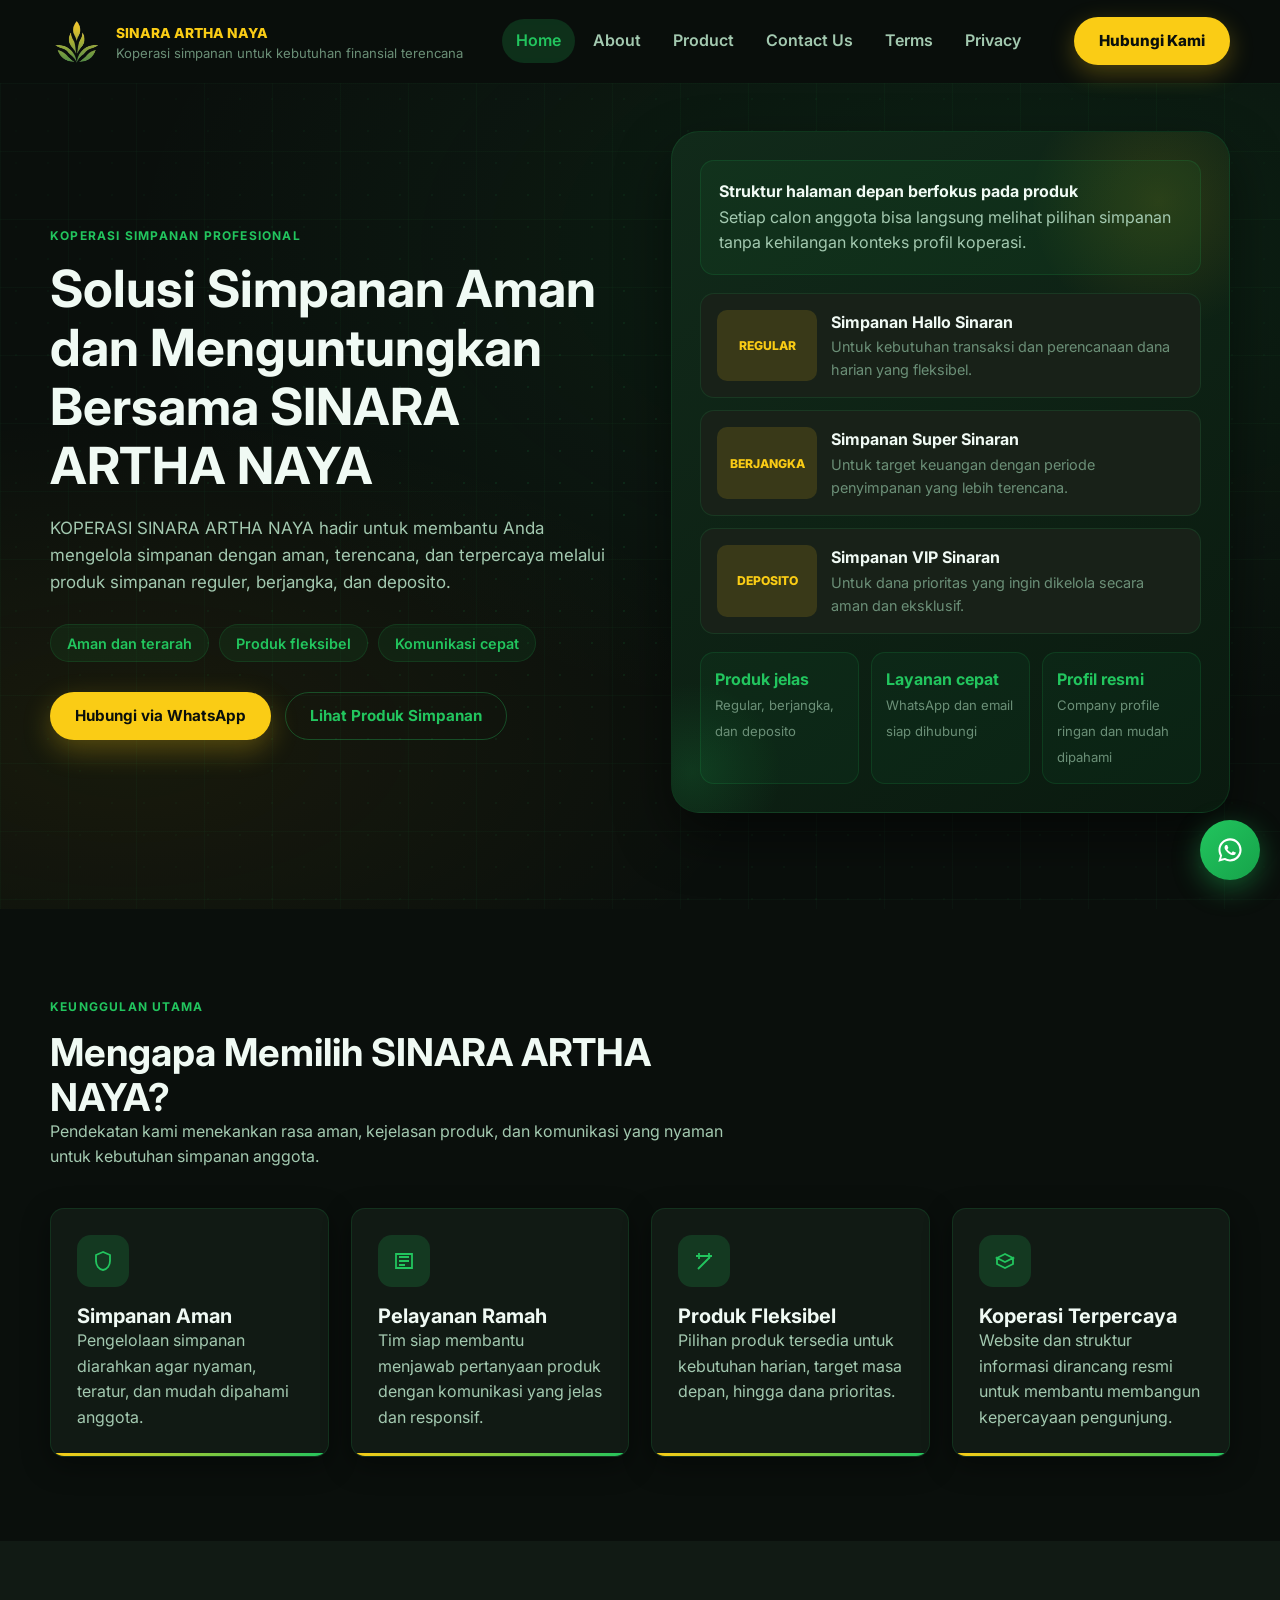
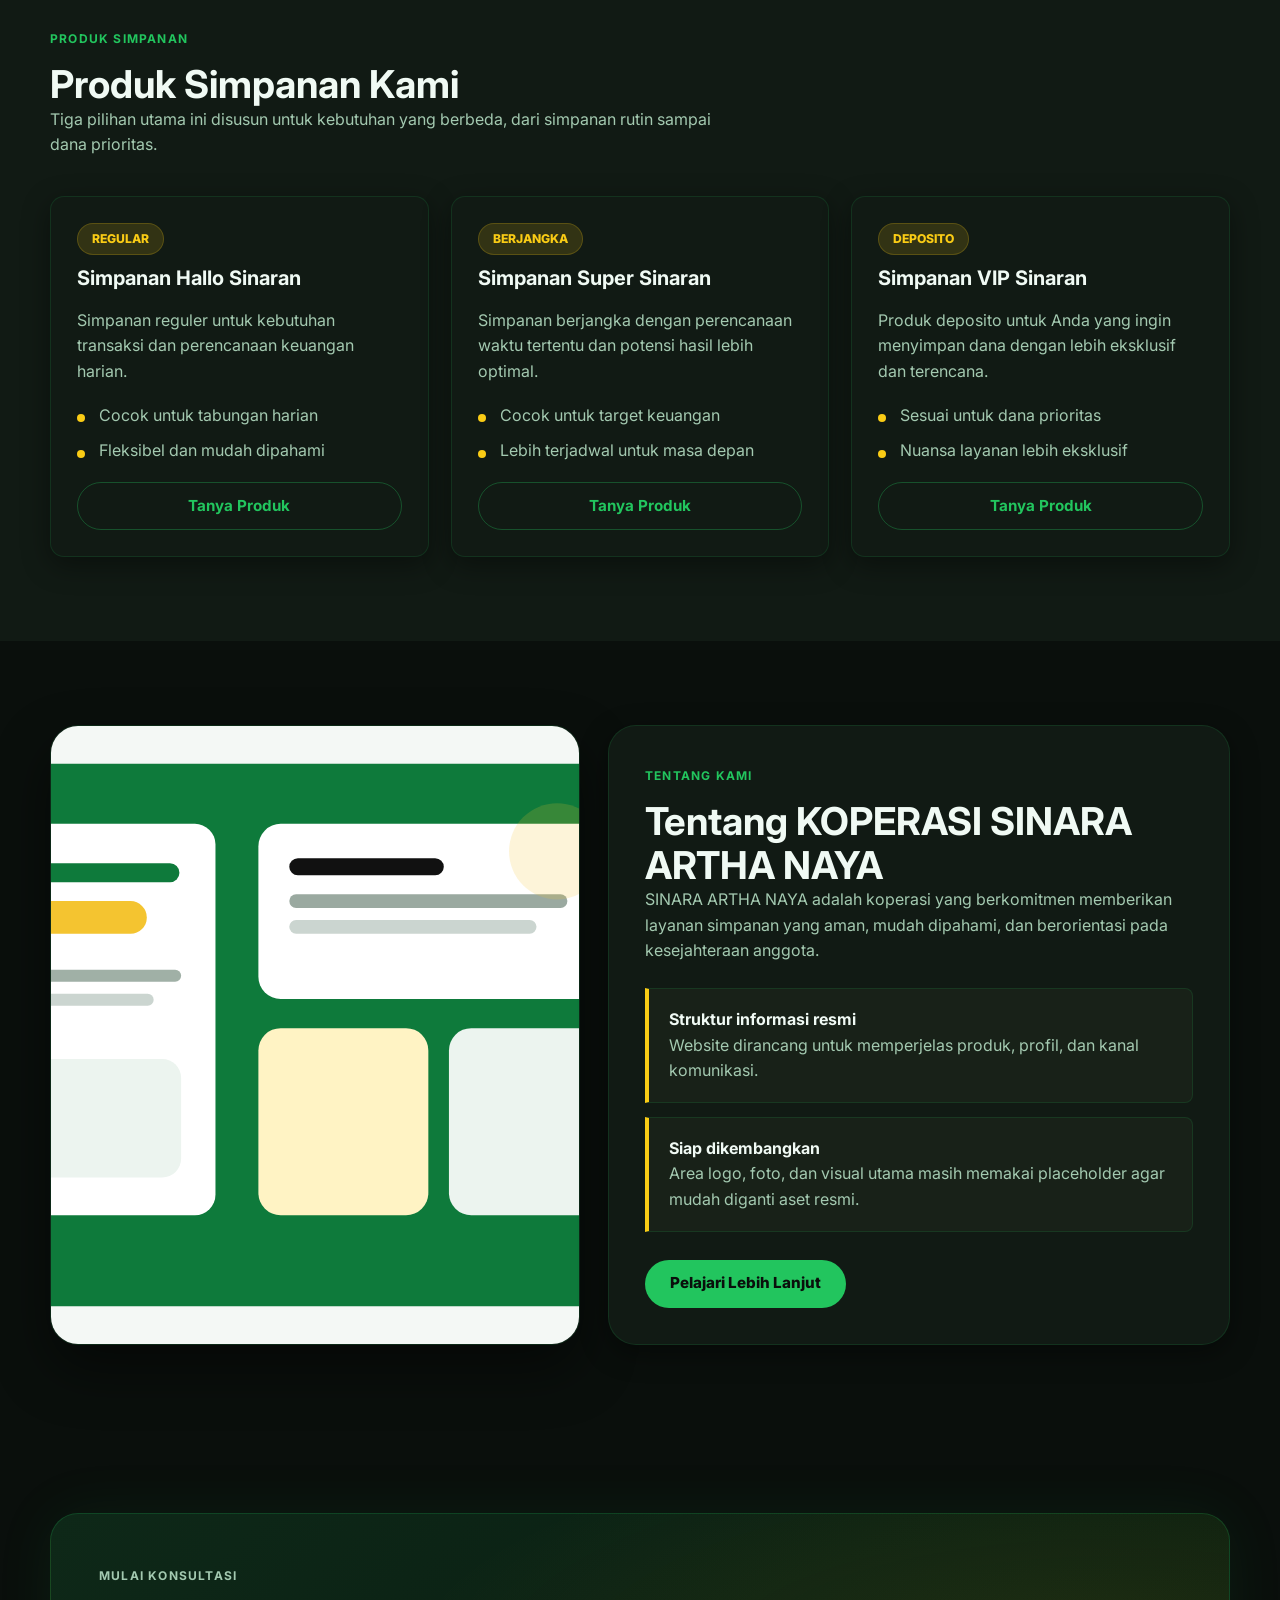
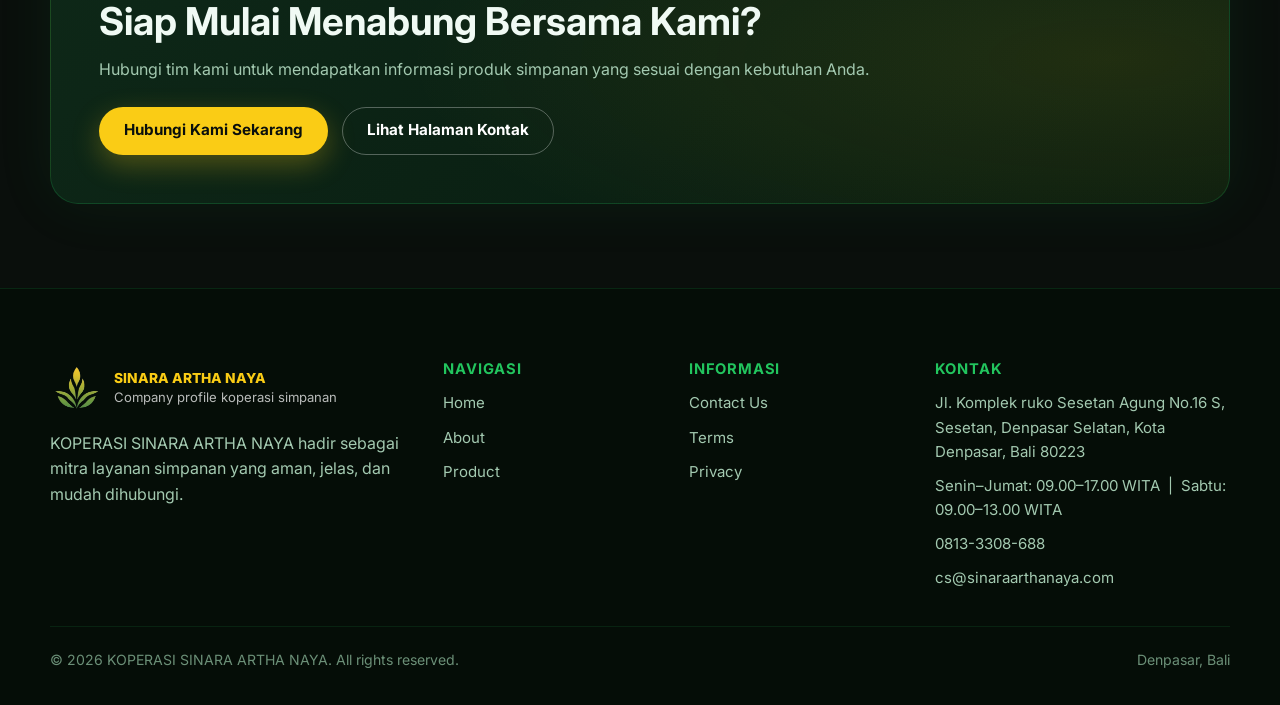
==== index.html @ d86b5fc8 "vfront end ver 1.0" ====
<!DOCTYPE html>
<html lang="id">
<head>
  <meta charset="UTF-8">
  <meta name="viewport" content="width=device-width, initial-scale=1.0">
  <title>KOPERASI SINARA ARTHA NAYA - Solusi Simpanan Aman dan Terpercaya</title>
  <meta name="description" content="Website resmi KOPERASI SINARA ARTHA NAYA. Temukan produk Simpanan Hallo Sinaran, Simpanan Super Sinaran, dan Simpanan VIP Sinaran.">
  <meta property="og:title" content="KOPERASI SINARA ARTHA NAYA - Solusi Simpanan Aman dan Terpercaya">
  <meta property="og:description" content="Temukan produk Simpanan Hallo Sinaran, Simpanan Super Sinaran, dan Simpanan VIP Sinaran dari KOPERASI SINARA ARTHA NAYA.">
  <meta property="og:type" content="website">
  <link rel="preconnect" href="https://fonts.googleapis.com">
  <link rel="preconnect" href="https://fonts.gstatic.com" crossorigin>
  <link href="https://fonts.googleapis.com/css2?family=Inter:wght@400;500;600;700;800&family=Poppins:wght@600;700&display=swap" rel="stylesheet">
  <link rel="stylesheet" href="css/style.css">
</head>
<body data-page="home">
  <a class="skip-link" href="#main-content">Lewati ke konten utama</a>
  <div class="page-shell">

    <!-- Header di-inject dari partials/header.html -->
    <div id="site-header-placeholder"></div>

    <main id="main-content">
      <section class="hero">
        <div class="container hero-grid">
          <div class="hero-copy">
            <span class="eyebrow">Koperasi Simpanan Profesional</span>
            <h1>Solusi Simpanan Aman dan Menguntungkan Bersama SINARA ARTHA NAYA</h1>
            <p>KOPERASI SINARA ARTHA NAYA hadir untuk membantu Anda mengelola simpanan dengan aman, terencana, dan terpercaya melalui produk simpanan reguler, berjangka, dan deposito.</p>
            <div class="hero-badges" aria-label="Keunggulan utama">
              <span class="hero-badge">Aman dan terarah</span>
              <span class="hero-badge">Produk fleksibel</span>
              <span class="hero-badge">Komunikasi cepat</span>
            </div>
            <div class="btn-row">
              <a class="btn btn-primary" data-default-whatsapp href="#">Hubungi via WhatsApp</a>
              <a class="btn btn-outline" href="#produk-kami">Lihat Produk Simpanan</a>
            </div>
          </div>

          <div class="hero-visual">
            <div class="hero-panel">
              <div class="hero-panel-inner">
                <div class="hero-card">
                  <strong>Struktur halaman depan berfokus pada produk</strong>
                  <p>Setiap calon anggota bisa langsung melihat pilihan simpanan tanpa kehilangan konteks profil koperasi.</p>
                </div>
                <div class="hero-product-stack" aria-label="Ringkasan produk">
                  <div class="hero-product">
                    <span class="hero-product-label">Regular</span>
                    <div>
                      <strong class="hero-product-name">Simpanan Hallo Sinaran</strong>
                      <p>Untuk kebutuhan transaksi dan perencanaan dana harian yang fleksibel.</p>
                    </div>
                  </div>
                  <div class="hero-product">
                    <span class="hero-product-label">Berjangka</span>
                    <div>
                      <strong class="hero-product-name">Simpanan Super Sinaran</strong>
                      <p>Untuk target keuangan dengan periode penyimpanan yang lebih terencana.</p>
                    </div>
                  </div>
                  <div class="hero-product">
                    <span class="hero-product-label">Deposito</span>
                    <div>
                      <strong class="hero-product-name">Simpanan VIP Sinaran</strong>
                      <p>Untuk dana prioritas yang ingin dikelola secara aman dan eksklusif.</p>
                    </div>
                  </div>
                </div>
                <div class="hero-stats">
                  <div class="hero-stat">
                    <strong>Produk jelas</strong>
                    <span>Regular, berjangka, dan deposito</span>
                  </div>
                  <div class="hero-stat">
                    <strong>Layanan cepat</strong>
                    <span>WhatsApp dan email siap dihubungi</span>
                  </div>
                  <div class="hero-stat">
                    <strong>Profil resmi</strong>
                    <span>Company profile ringan dan mudah dipahami</span>
                  </div>
                </div>
              </div>
            </div>
          </div>
        </div>
      </section>

      <section class="section">
        <div class="container">
          <div class="section-header">
            <span class="eyebrow">Keunggulan Utama</span>
            <h2>Mengapa Memilih SINARA ARTHA NAYA?</h2>
            <p>Pendekatan kami menekankan rasa aman, kejelasan produk, dan komunikasi yang nyaman untuk kebutuhan simpanan anggota.</p>
          </div>
          <div class="grid-4">
            <article class="card benefit-card">
              <div class="card-icon" aria-hidden="true">
                <svg viewBox="0 0 24 24" fill="none"><path d="M12 3 5 6v6c0 4.4 2.9 8.5 7 9 4.1-.5 7-4.6 7-9V6l-7-3Z" stroke="currentColor" stroke-width="1.8"/></svg>
              </div>
              <h3>Simpanan Aman</h3>
              <p>Pengelolaan simpanan diarahkan agar nyaman, teratur, dan mudah dipahami anggota.</p>
            </article>
            <article class="card benefit-card">
              <div class="card-icon" aria-hidden="true">
                <svg viewBox="0 0 24 24" fill="none"><path d="M7 12h10M7 8h10M7 16h6" stroke="currentColor" stroke-width="1.8"/><path d="M4 5h16v14H4z" stroke="currentColor" stroke-width="1.8"/></svg>
              </div>
              <h3>Pelayanan Ramah</h3>
              <p>Tim siap membantu menjawab pertanyaan produk dengan komunikasi yang jelas dan responsif.</p>
            </article>
            <article class="card benefit-card">
              <div class="card-icon" aria-hidden="true">
                <svg viewBox="0 0 24 24" fill="none"><path d="M4 7h16M7 4v6M17 4v6M6 20l12-12" stroke="currentColor" stroke-width="1.8"/></svg>
              </div>
              <h3>Produk Fleksibel</h3>
              <p>Pilihan produk tersedia untuk kebutuhan harian, target masa depan, hingga dana prioritas.</p>
            </article>
            <article class="card benefit-card">
              <div class="card-icon" aria-hidden="true">
                <svg viewBox="0 0 24 24" fill="none"><path d="M12 5 4 9l8 4 8-4-8-4Zm0 8-8-4v6l8 4 8-4V9l-8 4Z" stroke="currentColor" stroke-width="1.8"/></svg>
              </div>
              <h3>Koperasi Terpercaya</h3>
              <p>Website dan struktur informasi dirancang resmi untuk membantu membangun kepercayaan pengunjung.</p>
            </article>
          </div>
        </div>
      </section>

      <section class="section section-muted" id="produk-kami">
        <div class="container">
          <div class="section-header">
            <span class="eyebrow">Produk Simpanan</span>
            <h2>Produk Simpanan Kami</h2>
            <p>Tiga pilihan utama ini disusun untuk kebutuhan yang berbeda, dari simpanan rutin sampai dana prioritas.</p>
          </div>
          <div class="grid-3">
            <article class="card product-card">
              <div class="product-card-top">
                <div>
                  <span class="product-pill">Regular</span>
                  <h3 style="margin-top:12px;">Simpanan Hallo Sinaran</h3>
                </div>
              </div>
              <p>Simpanan reguler untuk kebutuhan transaksi dan perencanaan keuangan harian.</p>
              <ul class="highlight-list">
                <li>Cocok untuk tabungan harian</li>
                <li>Fleksibel dan mudah dipahami</li>
              </ul>
              <a class="btn btn-outline" href="https://wa.me/628133308688?text=Halo%20KOPERASI%20SINARA%20ARTHA%20NAYA%2C%20saya%20ingin%20bertanya%20tentang%20Simpanan%20Hallo%20Sinaran.">Tanya Produk</a>
            </article>
            <article class="card product-card">
              <div class="product-card-top">
                <div>
                  <span class="product-pill">Berjangka</span>
                  <h3 style="margin-top:12px;">Simpanan Super Sinaran</h3>
                </div>
              </div>
              <p>Simpanan berjangka dengan perencanaan waktu tertentu dan potensi hasil lebih optimal.</p>
              <ul class="highlight-list">
                <li>Cocok untuk target keuangan</li>
                <li>Lebih terjadwal untuk masa depan</li>
              </ul>
              <a class="btn btn-outline" href="https://wa.me/628133308688?text=Halo%20KOPERASI%20SINARA%20ARTHA%20NAYA%2C%20saya%20ingin%20bertanya%20tentang%20Simpanan%20Super%20Sinaran.">Tanya Produk</a>
            </article>
            <article class="card product-card">
              <div class="product-card-top">
                <div>
                  <span class="product-pill">Deposito</span>
                  <h3 style="margin-top:12px;">Simpanan VIP Sinaran</h3>
                </div>
              </div>
              <p>Produk deposito untuk Anda yang ingin menyimpan dana dengan lebih eksklusif dan terencana.</p>
              <ul class="highlight-list">
                <li>Sesuai untuk dana prioritas</li>
                <li>Nuansa layanan lebih eksklusif</li>
              </ul>
              <a class="btn btn-outline" href="https://wa.me/628133308688?text=Halo%20KOPERASI%20SINARA%20ARTHA%20NAYA%2C%20saya%20ingin%20bertanya%20tentang%20Simpanan%20VIP%20Sinaran.">Tanya Produk</a>
            </article>
          </div>
        </div>
      </section>

      <section class="section">
        <div class="container split-band">
          <div class="media-panel">
            <img src="assets/images/about-visual.svg" alt="Visual placeholder area untuk foto kantor atau aktivitas layanan koperasi" loading="lazy">
          </div>
          <div class="about-panel">
            <span class="eyebrow">Tentang Kami</span>
            <h2>Tentang KOPERASI SINARA ARTHA NAYA</h2>
            <p>SINARA ARTHA NAYA adalah koperasi yang berkomitmen memberikan layanan simpanan yang aman, mudah dipahami, dan berorientasi pada kesejahteraan anggota.</p>
            <div class="feature-list" style="margin:24px 0 28px;">
              <div class="feature-item">
                <strong class="text-strong">Struktur informasi resmi</strong>
                <p>Website dirancang untuk memperjelas produk, profil, dan kanal komunikasi.</p>
              </div>
              <div class="feature-item">
                <strong class="text-strong">Siap dikembangkan</strong>
                <p>Area logo, foto, dan visual utama masih memakai placeholder agar mudah diganti aset resmi.</p>
              </div>
            </div>
            <a class="btn btn-dark" href="about.html">Pelajari Lebih Lanjut</a>
          </div>
        </div>
      </section>

      <section class="section">
        <div class="container">
          <div class="cta-band">
            <span class="eyebrow">Mulai Konsultasi</span>
            <h2>Siap Mulai Menabung Bersama Kami?</h2>
            <p style="margin:14px 0 24px;">Hubungi tim kami untuk mendapatkan informasi produk simpanan yang sesuai dengan kebutuhan Anda.</p>
            <div class="btn-row">
              <a class="btn btn-primary" data-default-whatsapp href="#">Hubungi Kami Sekarang</a>
              <a class="btn btn-outline" href="contact.html" style="border-color:rgba(255,255,255,0.3);color:#fff;">Lihat Halaman Kontak</a>
            </div>
          </div>
        </div>
      </section>
    </main>

    <!-- Footer di-inject dari partials/footer.html -->
    <div id="site-footer-placeholder"></div>

  </div>

  <a class="whatsapp-float" data-default-whatsapp href="#" aria-label="Hubungi via WhatsApp">
    <svg viewBox="0 0 24 24" fill="currentColor" aria-hidden="true"><path d="M19.05 4.91A9.82 9.82 0 0 0 12.03 2C6.58 2 2.14 6.43 2.14 11.9c0 1.75.46 3.45 1.33 4.95L2 22l5.3-1.39a9.82 9.82 0 0 0 4.72 1.21h.01c5.45 0 9.89-4.43 9.89-9.9 0-2.64-1.03-5.11-2.87-6.99ZM12.03 20.1h-.01a8.2 8.2 0 0 1-4.16-1.14l-.3-.18-3.14.82.84-3.06-.2-.31a8.13 8.13 0 0 1-1.25-4.34c0-4.49 3.66-8.14 8.17-8.14 2.18 0 4.22.84 5.76 2.39a8.08 8.08 0 0 1 2.38 5.75c0 4.49-3.67 8.15-8.09 8.15Zm4.47-6.11c-.24-.12-1.42-.7-1.64-.78-.22-.08-.38-.12-.54.12-.16.23-.62.78-.76.94-.14.16-.28.18-.52.06-.24-.12-1-.37-1.91-1.17-.7-.63-1.17-1.41-1.31-1.65-.14-.23-.01-.36.11-.47.11-.11.24-.28.36-.42.12-.14.16-.24.24-.39.08-.16.04-.29-.02-.41-.06-.12-.54-1.3-.74-1.78-.2-.48-.4-.41-.54-.42h-.46c-.16 0-.41.06-.62.29-.21.23-.82.8-.82 1.95 0 1.15.84 2.26.96 2.41.12.16 1.65 2.53 4 3.54.56.24 1 .38 1.34.49.56.18 1.07.15 1.48.09.45-.07 1.42-.58 1.62-1.15.2-.57.2-1.06.14-1.15-.06-.09-.22-.15-.46-.27Z"/></svg>
  </a>

  <script src="js/main.js"></script>
</body>
</html>
---- css/style.css ----
/* ============================================================
   SINARA ARTHA NAYA — Dark Mode Design System
   Pola Warna: Hijau · Kuning · Putih di atas Dark Background
   ============================================================ */

/* 1. Root Variables */
:root {
  /* Brand Colors */
  --color-primary:        #22c55e;   /* hijau cerah */
  --color-primary-dark:  #16a34a;   /* hijau gelap */
  --color-primary-glow:  rgba(34, 197, 94, 0.18);
  --color-secondary:     #facc15;   /* kuning emas */
  --color-secondary-soft:rgba(250, 204, 21, 0.14);
  --color-secondary-glow:rgba(250, 204, 21, 0.28);

  /* Dark Surface Scale */
  --bg-base:    #0a0f0c;   /* paling gelap — body */
  --bg-surface: #111a14;   /* card / panel */
  --bg-raised:  #182118;   /* raised card */
  --bg-inset:   #0d1510;   /* form input */

  /* Text */
  --text-primary:  #f0faf4;
  --text-secondary:#a3c9b0;
  --text-muted:    #6b8f77;

  /* Borders */
  --color-border:  rgba(34, 197, 94, 0.14);
  --color-border-hover: rgba(34, 197, 94, 0.32);

  /* Whites */
  --color-white: #ffffff;
  --color-dark:  #0a0f0c;

  /* Legacy aliases (keep components working) */
  --color-gray:      var(--text-secondary);
  --color-light-gray:var(--bg-surface);

  /* Shadows */
  --shadow-soft: 0 24px 56px rgba(0, 0, 0, 0.48);
  --shadow-card: 0 8px 28px rgba(0, 0, 0, 0.40);

  /* Shape */
  --radius-sm: 8px;
  --radius-md: 14px;
  --radius-lg: 20px;

  /* Layout */
  --header-height:    82px;
  --container-width:  1180px;
  --transition:       180ms ease;
}

/* 2. Reset */
*, *::before, *::after { box-sizing: border-box; }
html { scroll-behavior: smooth; }

body {
  margin: 0;
  font-family: "Inter", "Poppins", Arial, sans-serif;
  font-size: 16px;
  line-height: 1.6;
  color: var(--text-primary);
  background: var(--bg-base);
}

img { display: block; max-width: 100%; }
a   { color: inherit; text-decoration: none; }
button, input, select, textarea { font: inherit; }
button { cursor: pointer; }
textarea { resize: vertical; }

:focus-visible {
  outline: 2px solid var(--color-secondary);
  outline-offset: 2px;
}

/* 3. Skip Link */
.skip-link {
  position: absolute; left: 16px; top: -48px;
  z-index: 1000; padding: 10px 14px;
  background: var(--color-primary); color: var(--color-dark);
  border-radius: var(--radius-sm); font-weight: 700;
}
.skip-link:focus { top: 16px; }

/* 4. Layout */
.page-shell { min-height: 100vh; }

.container {
  width: min(calc(100% - 32px), var(--container-width));
  margin: 0 auto;
}

.section { padding: 84px 0; }

.section-muted { background: var(--bg-surface); }

.section-header {
  max-width: 680px;
  margin-bottom: 38px;
}

/* 5. Typography */
.eyebrow {
  display: inline-block;
  margin-bottom: 14px;
  font-size: 12px; font-weight: 700;
  letter-spacing: 1.2px; text-transform: uppercase;
  color: var(--color-primary);
}

h1, h2, h3 { margin: 0; line-height: 1.15; color: var(--text-primary); }
h1 { font-size: clamp(2.2rem, 4vw, 4.2rem); }
h2 { font-size: clamp(1.8rem, 3vw, 2.8rem); }
h3 { font-size: 1.25rem; }

p {
  margin: 0;
  color: var(--text-secondary);
}

ul, ol {
  margin: 0;
  padding-left: 1.2rem;
  color: var(--text-secondary);
}

/* 6. Buttons */
.btn-row { display: flex; flex-wrap: wrap; gap: 14px; }

.btn {
  display: inline-flex; align-items: center; justify-content: center;
  min-height: 48px; padding: 0 24px;
  border-radius: 999px; border: 1px solid transparent;
  font-weight: 700; font-size: 0.95rem;
  transition:
    transform var(--transition),
    background-color var(--transition),
    border-color var(--transition),
    color var(--transition),
    box-shadow var(--transition);
}
.btn:hover { transform: translateY(-2px); }

/* Primary = kuning */
.btn-primary {
  background: var(--color-secondary);
  color: #0a0f0c;
  box-shadow: 0 10px 28px var(--color-secondary-glow);
}
.btn-primary:hover {
  background: #fbbf24;
  box-shadow: 0 14px 36px rgba(250, 204, 21, 0.4);
}

/* Outline = hijau border */
.btn-outline {
  background: transparent;
  border-color: var(--color-border-hover);
  color: var(--color-primary);
}
.btn-outline:hover {
  border-color: var(--color-primary);
  background: var(--color-primary-glow);
}

/* Dark = hijau solid */
.btn-dark {
  background: var(--color-primary);
  color: #0a0f0c;
  font-weight: 800;
}
.btn-dark:hover {
  background: var(--color-primary-dark);
}

/* Tombol CTA di header navbar — kuning */
.nav-actions .btn-dark {
  background: var(--color-secondary);
  color: #0a0f0c;
  box-shadow: 0 8px 24px var(--color-secondary-glow);
}
.nav-actions .btn-dark:hover {
  background: #fbbf24;
  box-shadow: 0 12px 32px rgba(250, 204, 21, 0.42);
}

/* 7. Header */
.site-header {
  position: sticky; top: 0; z-index: 200;
  background: rgba(10, 15, 12, 0.88);
  backdrop-filter: blur(16px);
  border-bottom: 1px solid transparent;
  transition: box-shadow var(--transition), border-color var(--transition);
}
.site-header.is-scrolled {
  box-shadow: 0 8px 32px rgba(0, 0, 0, 0.5);
  border-color: var(--color-border);
}

.nav-shell {
  min-height: var(--header-height);
  display: grid;
  grid-template-columns: auto 1fr auto;
  gap: 18px;
  align-items: center;
}

.brand { display: inline-flex; align-items: center; gap: 14px; min-width: 0; }
.brand-mark { width: 52px; height: 52px; flex: 0 0 auto; }
.brand-copy { min-width: 0; }
.brand-name {
  font-size: 0.86rem; font-weight: 800;
  color: var(--color-secondary); text-transform: uppercase;
}
.brand-legal {
  display: block; font-size: 0.82rem;
  color: var(--text-muted); line-height: 1.3;
}

.nav-menu { display: flex; justify-content: center; gap: 4px; }

.nav-link {
  padding: 9px 14px; border-radius: 999px;
  font-weight: 600; color: var(--text-secondary);
  transition: background-color var(--transition), color var(--transition);
}
.nav-link:hover,
.nav-link[aria-current="page"] {
  color: var(--color-primary);
  background: var(--color-primary-glow);
}

.nav-actions { display: inline-flex; align-items: center; gap: 12px; }

.menu-toggle {
  display: none; width: 46px; height: 46px; padding: 0;
  border: 1px solid var(--color-border);
  border-radius: 999px; background: var(--bg-surface);
}
.menu-toggle-bar {
  display: block; width: 18px; height: 2px;
  margin: 4px auto;
  background: var(--text-primary);
  transition: transform var(--transition), opacity var(--transition);
}

.mobile-panel { display: none; }

/* 8. Hero */
.hero {
  position: relative; overflow: hidden;
  padding: 48px 0 96px;
  background:
    radial-gradient(ellipse 70% 60% at 80% 20%, rgba(34, 197, 94, 0.10), transparent),
    radial-gradient(ellipse 50% 40% at 10% 80%, rgba(250, 204, 21, 0.06), transparent),
    var(--bg-base);
}

/* subtle dot-grid pattern */
.hero::before {
  content: "";
  position: absolute; inset: 0;
  background-image: radial-gradient(circle, rgba(34,197,94,0.12) 1px, transparent 1px);
  background-size: 32px 32px;
  mask-image: radial-gradient(ellipse 80% 80% at 50% 50%, black, transparent);
  pointer-events: none;
}

/* grid lines */
.hero::after {
  content: "";
  position: absolute; inset: 0;
  background-image:
    linear-gradient(rgba(34,197,94,0.04) 1px, transparent 1px),
    linear-gradient(90deg, rgba(34,197,94,0.04) 1px, transparent 1px);
  background-size: 68px 68px;
  pointer-events: none;
}

.hero-grid {
  position: relative; z-index: 1;
  display: grid;
  grid-template-columns: minmax(0, 1.02fr) minmax(0, 0.98fr);
  gap: 40px; align-items: center;
}

.hero-copy { padding-top: 18px; }
.hero-copy p { margin-top: 20px; max-width: 580px; font-size: 1.06rem; }

.hero-badges { display: flex; flex-wrap: wrap; gap: 10px; margin: 28px 0 30px; }

.hero-badge {
  display: inline-flex; align-items: center; gap: 8px;
  min-height: 38px; padding: 0 16px;
  border-radius: 999px;
  background: rgba(34, 197, 94, 0.08);
  border: 1px solid var(--color-border);
  color: var(--color-primary); font-weight: 600; font-size: 0.9rem;
}

.hero-visual { position: relative; min-height: 580px; }

.hero-panel {
  position: relative; height: 100%; padding: 28px;
  border-radius: 28px;
  background: linear-gradient(145deg, #112a1a 0%, #0a1a0f 100%);
  border: 1px solid var(--color-border);
  color: var(--text-primary);
  box-shadow: var(--shadow-soft);
  overflow: hidden;
}

.hero-panel::before,
.hero-panel::after {
  content: ""; position: absolute; border-radius: 50%;
}
.hero-panel::before {
  width: 260px; height: 260px; top: -60px; right: -60px;
  background: radial-gradient(circle, rgba(250,204,21,0.12), transparent 70%);
}
.hero-panel::after {
  width: 180px; height: 180px; left: -70px; bottom: -50px;
  background: radial-gradient(circle, rgba(34,197,94,0.14), transparent 70%);
}

.hero-panel-inner {
  position: relative; z-index: 1;
  display: grid; gap: 18px; height: 100%;
}

.hero-card {
  padding: 18px;
  border-radius: var(--radius-md);
  background: rgba(34, 197, 94, 0.06);
  border: 1px solid var(--color-border);
}
.hero-card strong { color: var(--text-primary); }

.hero-product-stack { display: grid; gap: 12px; }

.hero-product {
  display: grid;
  grid-template-columns: 100px 1fr; gap: 14px;
  padding: 16px; border-radius: var(--radius-md);
  background: var(--bg-raised);
  border: 1px solid var(--color-border);
}
.hero-product-label {
  display: inline-flex; align-items: center; justify-content: center;
  border-radius: 10px;
  background: var(--color-secondary-soft);
  color: var(--color-secondary);
  font-size: 0.76rem; font-weight: 800; text-transform: uppercase;
}
.hero-product-name { color: var(--text-primary); font-size: 1rem; }
.hero-product p { color: var(--text-muted); font-size: 0.9rem; }

.hero-stats { display: grid; grid-template-columns: repeat(3, 1fr); gap: 12px; }

.hero-stat {
  padding: 14px; border-radius: var(--radius-md);
  background: rgba(34,197,94,0.05);
  border: 1px solid var(--color-border);
}
.hero-stat strong { color: var(--color-primary); display: block; }
.hero-stat span { font-size: 0.82rem; color: var(--text-muted); }

/* 9. Grid Layouts */
.grid-4, .grid-3, .grid-2 { display: grid; gap: 22px; }
.grid-4 { grid-template-columns: repeat(4, minmax(0, 1fr)); }
.grid-3 { grid-template-columns: repeat(3, minmax(0, 1fr)); }
.grid-2 { grid-template-columns: repeat(2, minmax(0, 1fr)); }

/* 10. Cards */
.card {
  padding: 26px;
  border-radius: var(--radius-md);
  background: var(--bg-surface);
  border: 1px solid var(--color-border);
  box-shadow: var(--shadow-card);
  transition: border-color var(--transition), transform var(--transition);
}
.card:hover {
  border-color: var(--color-border-hover);
  transform: translateY(-3px);
}
.card h3 { color: var(--text-primary); }
.card strong { color: var(--text-primary); }

/* Benefit card accent bar */
.benefit-card { position: relative; overflow: hidden; }
.benefit-card::after {
  content: ""; position: absolute; inset: auto 0 0;
  height: 3px;
  background: linear-gradient(90deg, var(--color-secondary), var(--color-primary));
}

.card-icon {
  width: 52px; height: 52px;
  display: inline-flex; align-items: center; justify-content: center;
  margin-bottom: 18px; border-radius: 14px;
  background: var(--color-primary-glow);
  color: var(--color-primary);
}
.card-icon svg { width: 24px; height: 24px; }

/* Product card */
.product-card { display: grid; gap: 18px; }
.product-card-top {
  display: flex; align-items: flex-start;
  justify-content: space-between; gap: 12px;
}

.product-pill {
  display: inline-flex; align-items: center;
  min-height: 32px; padding: 0 14px; border-radius: 999px;
  background: var(--color-secondary-soft);
  color: var(--color-secondary);
  font-size: 0.76rem; font-weight: 800; text-transform: uppercase;
  border: 1px solid rgba(250,204,21,0.2);
}

/* Highlight list */
.highlight-list { display: grid; gap: 10px; padding: 0; list-style: none; }
.highlight-list li {
  position: relative; padding-left: 22px;
  color: var(--text-secondary);
}
.highlight-list li::before {
  content: ""; position: absolute; left: 0; top: 0.72em;
  width: 8px; height: 8px; border-radius: 50%;
  background: var(--color-secondary);
}

/* Split band (About preview) */
.split-band {
  display: grid;
  grid-template-columns: minmax(0, 0.92fr) minmax(0, 1.08fr);
  gap: 28px; align-items: stretch;
}

.media-panel {
  min-height: 100%; border-radius: 28px; overflow: hidden;
  box-shadow: var(--shadow-soft);
  border: 1px solid var(--color-border);
}
.media-panel img { width: 100%; height: 100%; object-fit: cover; }

.about-panel {
  padding: 36px; border-radius: 28px;
  background: var(--bg-surface);
  border: 1px solid var(--color-border);
  box-shadow: var(--shadow-card);
}

/* CTA Band */
.cta-band {
  padding: 48px;
  border-radius: 28px;
  background:
    radial-gradient(ellipse 60% 80% at 90% 50%, rgba(250,204,21,0.10), transparent),
    linear-gradient(135deg, #0e2818, #071a0f);
  border: 1px solid rgba(34,197,94,0.2);
  box-shadow: 0 0 60px rgba(34,197,94,0.08);
  color: var(--text-primary);
}
.cta-band p, .cta-band .eyebrow { color: var(--text-secondary); }

/* Feature list */
.feature-list { display: grid; gap: 14px; }
.feature-item {
  padding: 18px 20px;
  border-left: 4px solid var(--color-secondary);
  border-radius: 0 var(--radius-sm) var(--radius-sm) 0;
  background: var(--bg-raised);
  border-top: 1px solid var(--color-border);
  border-right: 1px solid var(--color-border);
  border-bottom: 1px solid var(--color-border);
}

/* Quote block */
.quote-block {
  padding: 30px; border-radius: 24px;
  background: linear-gradient(180deg, #112b19 0%, #071a0f 100%);
  border: 1px solid var(--color-border);
}
.quote-block p, .quote-block li { color: var(--text-secondary); }

/* Page hero (inner pages) */
.page-hero {
  padding: 56px 0 44px;
  background:
    radial-gradient(ellipse 80% 60% at 20% 40%, rgba(34,197,94,0.08), transparent),
    var(--bg-surface);
  border-bottom: 1px solid var(--color-border);
}
.page-hero-grid {
  display: grid;
  grid-template-columns: minmax(0, 1fr) minmax(280px, 420px);
  gap: 32px; align-items: end;
}
.page-hero-card {
  padding: 28px; border-radius: 24px;
  background: linear-gradient(140deg, #133d22, #0a2214);
  border: 1px solid rgba(34,197,94,0.2);
  box-shadow: var(--shadow-card);
}
.page-hero-card p { color: var(--text-secondary); }

.metric-stack { display: grid; gap: 12px; }
.metric {
  padding: 16px; border-radius: var(--radius-md);
  background: rgba(34,197,94,0.06);
  border: 1px solid var(--color-border);
}
.metric strong { display: block; margin-bottom: 6px; color: var(--color-primary); }

/* Comparison table */
.comparison-table {
  width: 100%; border-collapse: collapse;
  overflow: hidden; border-radius: 18px;
  box-shadow: var(--shadow-card);
  border: 1px solid var(--color-border);
}
.comparison-table th,
.comparison-table td {
  padding: 16px 18px;
  border-bottom: 1px solid var(--color-border);
  text-align: left;
  color: var(--text-secondary);
}
.comparison-table thead {
  background: linear-gradient(90deg, var(--color-primary-dark), #0d4a22);
  color: var(--text-primary);
}
.comparison-table thead th { color: var(--text-primary); }
.comparison-table tbody tr { background: var(--bg-surface); }
.comparison-table tbody tr:nth-child(even) { background: var(--bg-raised); }
.comparison-table tbody tr:last-child td { border-bottom: 0; }

/* 11. Forms / Contact */
.contact-grid {
  display: grid;
  grid-template-columns: minmax(0, 0.88fr) minmax(0, 1.12fr);
  gap: 28px; align-items: start;
}

.contact-card {
  padding: 26px; border-radius: 18px;
  background: var(--bg-surface);
  border: 1px solid var(--color-border);
  box-shadow: var(--shadow-card);
}

.contact-list { display: grid; gap: 18px; }
.contact-item strong { display: block; margin-bottom: 6px; color: var(--color-primary); }

.form-grid { display: grid; gap: 18px; }
.field-row { display: grid; gap: 8px; }
.field-row label { font-weight: 700; color: var(--text-primary); }

.field-row input,
.field-row select,
.field-row textarea {
  width: 100%; min-height: 48px; padding: 12px 14px;
  border: 1px solid var(--color-border);
  border-radius: 12px;
  background: var(--bg-inset);
  color: var(--text-primary);
  transition: border-color var(--transition);
}
.field-row input:focus,
.field-row select:focus,
.field-row textarea:focus {
  outline: none;
  border-color: var(--color-primary);
  box-shadow: 0 0 0 3px var(--color-primary-glow);
}
.field-row input::placeholder,
.field-row textarea::placeholder { color: var(--text-muted); }
.field-row textarea { min-height: 132px; }
.field-row select option { background: var(--bg-surface); }

.field-help { font-size: 0.92rem; color: var(--text-muted); }
.form-error { color: #f87171; font-size: 0.92rem; }

.map-frame {
  width: 100%; min-height: 380px; border: 0;
  border-radius: 20px; box-shadow: var(--shadow-card);
  border: 1px solid var(--color-border);
}

/* 12. Legal pages */
.legal-layout { display: grid; gap: 22px; }
.legal-card {
  padding: 26px; border-radius: 18px;
  background: var(--bg-surface);
  border: 1px solid var(--color-border);
}
.legal-card h3 { color: var(--color-primary); margin-bottom: 14px; }
.legal-card ul { display: grid; gap: 10px; }

/* 13. Footer */
.site-footer {
  padding: 72px 0 34px;
  background: #050d07;
  border-top: 1px solid var(--color-border);
  color: var(--text-secondary);
}

.footer-grid {
  display: grid;
  grid-template-columns: minmax(0, 1.25fr) repeat(2, minmax(0, 0.75fr)) minmax(0, 1fr);
  gap: 24px;
}

.footer-title {
  margin-bottom: 14px;
  color: var(--color-primary);
  font-size: 0.92rem; font-weight: 700;
  text-transform: uppercase; letter-spacing: 0.8px;
}

.footer-brand {
  display: inline-flex; align-items: center;
  gap: 12px; margin-bottom: 18px;
}

.footer-nav,
.footer-contact { display: grid; gap: 10px; }

.footer-nav a,
.footer-contact a,
.footer-contact span {
  color: var(--text-secondary); font-size: 0.94rem;
  transition: color var(--transition);
}
.footer-nav a:hover,
.footer-contact a:hover { color: var(--color-primary); }

.footer-bottom {
  display: flex; flex-wrap: wrap;
  justify-content: space-between; gap: 14px;
  margin-top: 36px; padding-top: 22px;
  border-top: 1px solid rgba(34,197,94,0.12);
  font-size: 0.88rem; color: var(--text-muted);
}

/* 14. WhatsApp float */
.whatsapp-float {
  position: fixed; right: 20px; bottom: 20px; z-index: 220;
  display: inline-flex; align-items: center; justify-content: center;
  width: 60px; height: 60px; border-radius: 50%;
  background: linear-gradient(135deg, #22c55e, #16a34a);
  color: #fff;
  box-shadow: 0 8px 28px rgba(34,197,94,0.40);
  transition: transform var(--transition), box-shadow var(--transition);
}
.whatsapp-float:hover {
  transform: scale(1.08);
  box-shadow: 0 12px 36px rgba(34,197,94,0.55);
}
.whatsapp-float svg { width: 28px; height: 28px; }

/* 15. Utilities */
.no-scroll { overflow: hidden; }
.text-strong { color: var(--text-primary); font-weight: 700; }
.utility-note { font-size: 0.94rem; color: var(--text-muted); }

/* 16. Responsive — Tablet / Mobile */
@media (max-width: 991px) {
  :root { --header-height: 72px; }

  .nav-shell { grid-template-columns: 1fr auto; }
  .nav-menu,
  .nav-actions .btn { display: none; }

  .menu-toggle {
    display: inline-flex;
    align-items: center; justify-content: center;
  }

  .mobile-panel {
    display: grid;
    grid-template-rows: 0fr;
    transition: grid-template-rows var(--transition);
    border-top: 1px solid var(--color-border);
    background: var(--bg-surface);
  }
  .mobile-panel.is-open { grid-template-rows: 1fr; }
  .mobile-panel-inner { overflow: hidden; }

  .mobile-nav {
    display: grid; gap: 6px; padding: 14px 0 18px;
  }
  .mobile-nav .nav-link { padding: 14px 12px; border-radius: 14px; }
  .mobile-cta { margin-top: 10px; }

  .hero-grid,
  .split-band,
  .page-hero-grid,
  .contact-grid,
  .grid-4,
  .grid-3,
  .grid-2 { grid-template-columns: 1fr; }

  .hero-visual { min-height: auto; }
  .hero-stats { grid-template-columns: 1fr; }

  .footer-grid { grid-template-columns: 1fr 1fr; }
}

@media (max-width: 575px) {
  .section { padding: 68px 0; }

  .container { width: min(calc(100% - 24px), var(--container-width)); }

  .brand-name, .brand-legal { font-size: 0.78rem; }

  .hero { padding: 24px 0 72px; }
  .hero-copy p { font-size: 1rem; }

  .hero-panel,
  .about-panel,
  .cta-band,
  .page-hero-card { padding: 22px; }

  .hero-product { grid-template-columns: 1fr; }
  .product-card-top { flex-direction: column; }

  .comparison-table {
    display: block; overflow-x: auto; white-space: nowrap;
  }

  .footer-grid { grid-template-columns: 1fr; }
  .footer-bottom { flex-direction: column; }
}
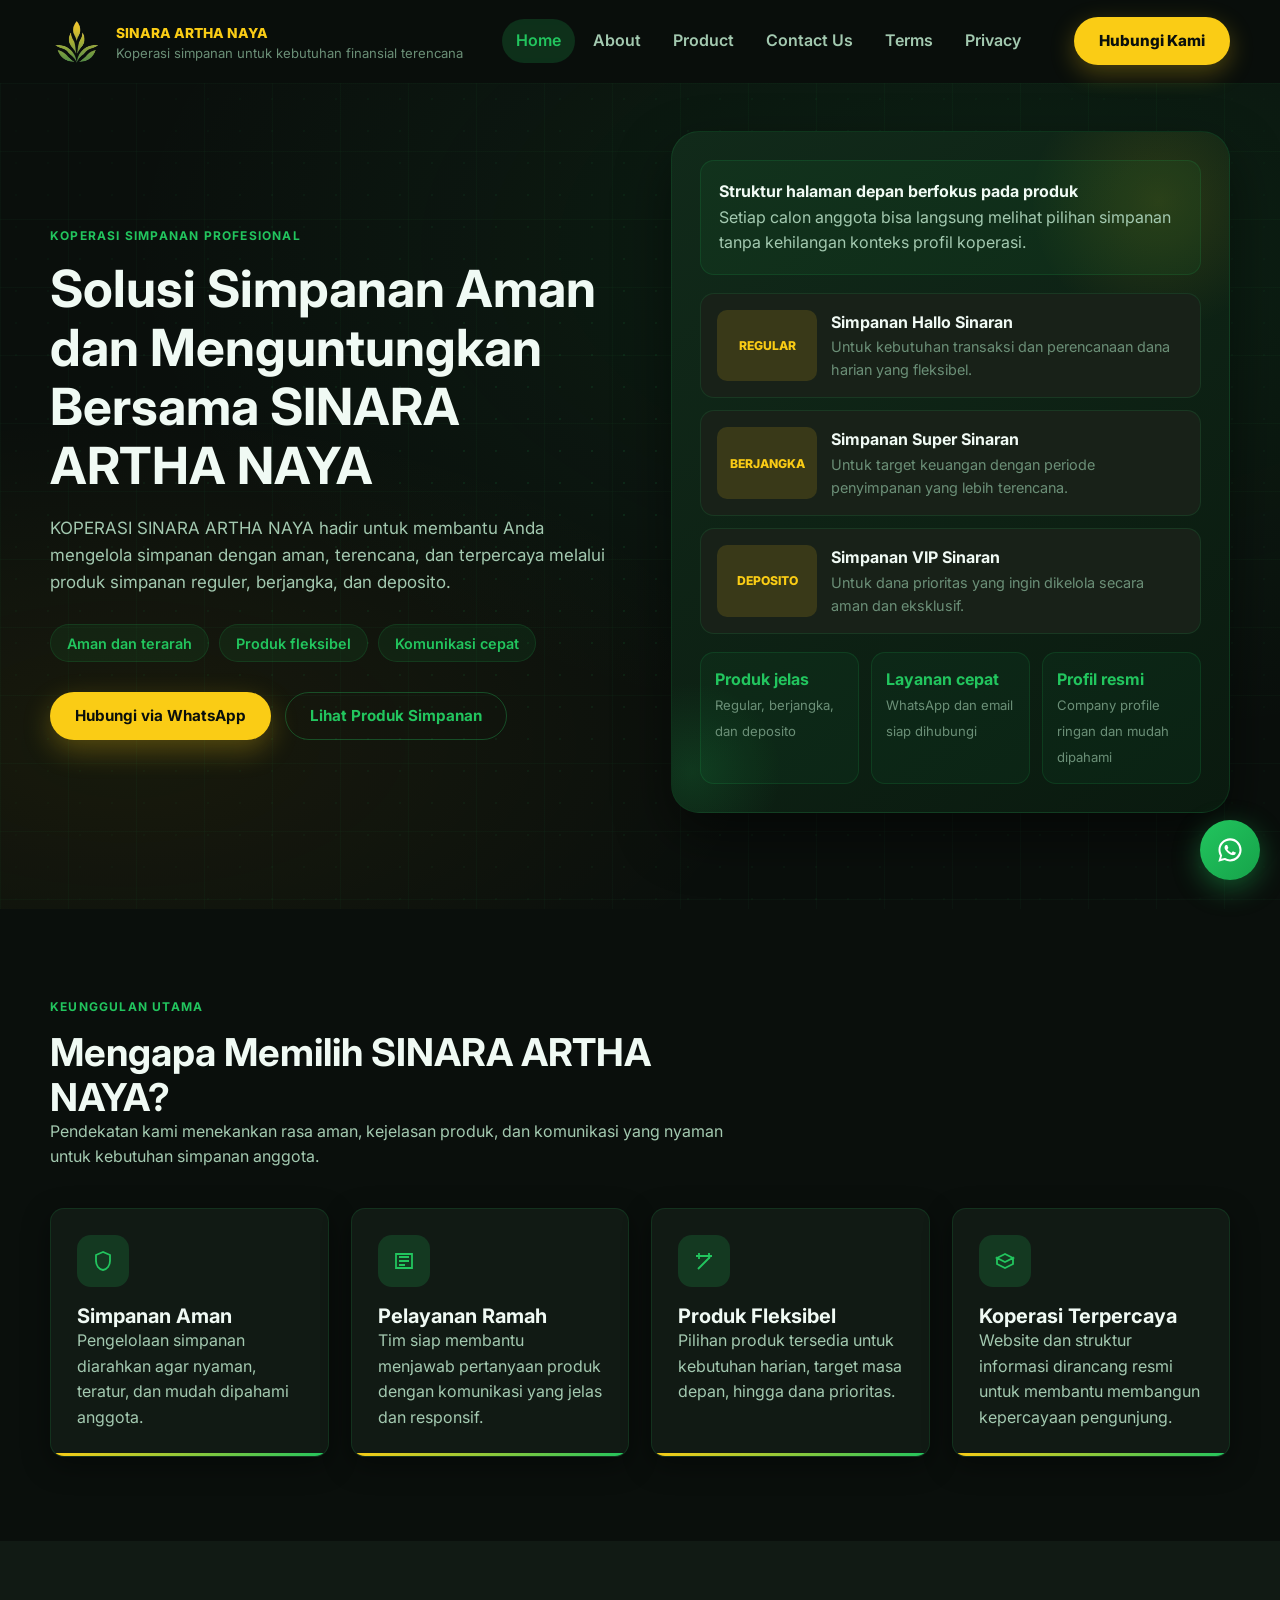
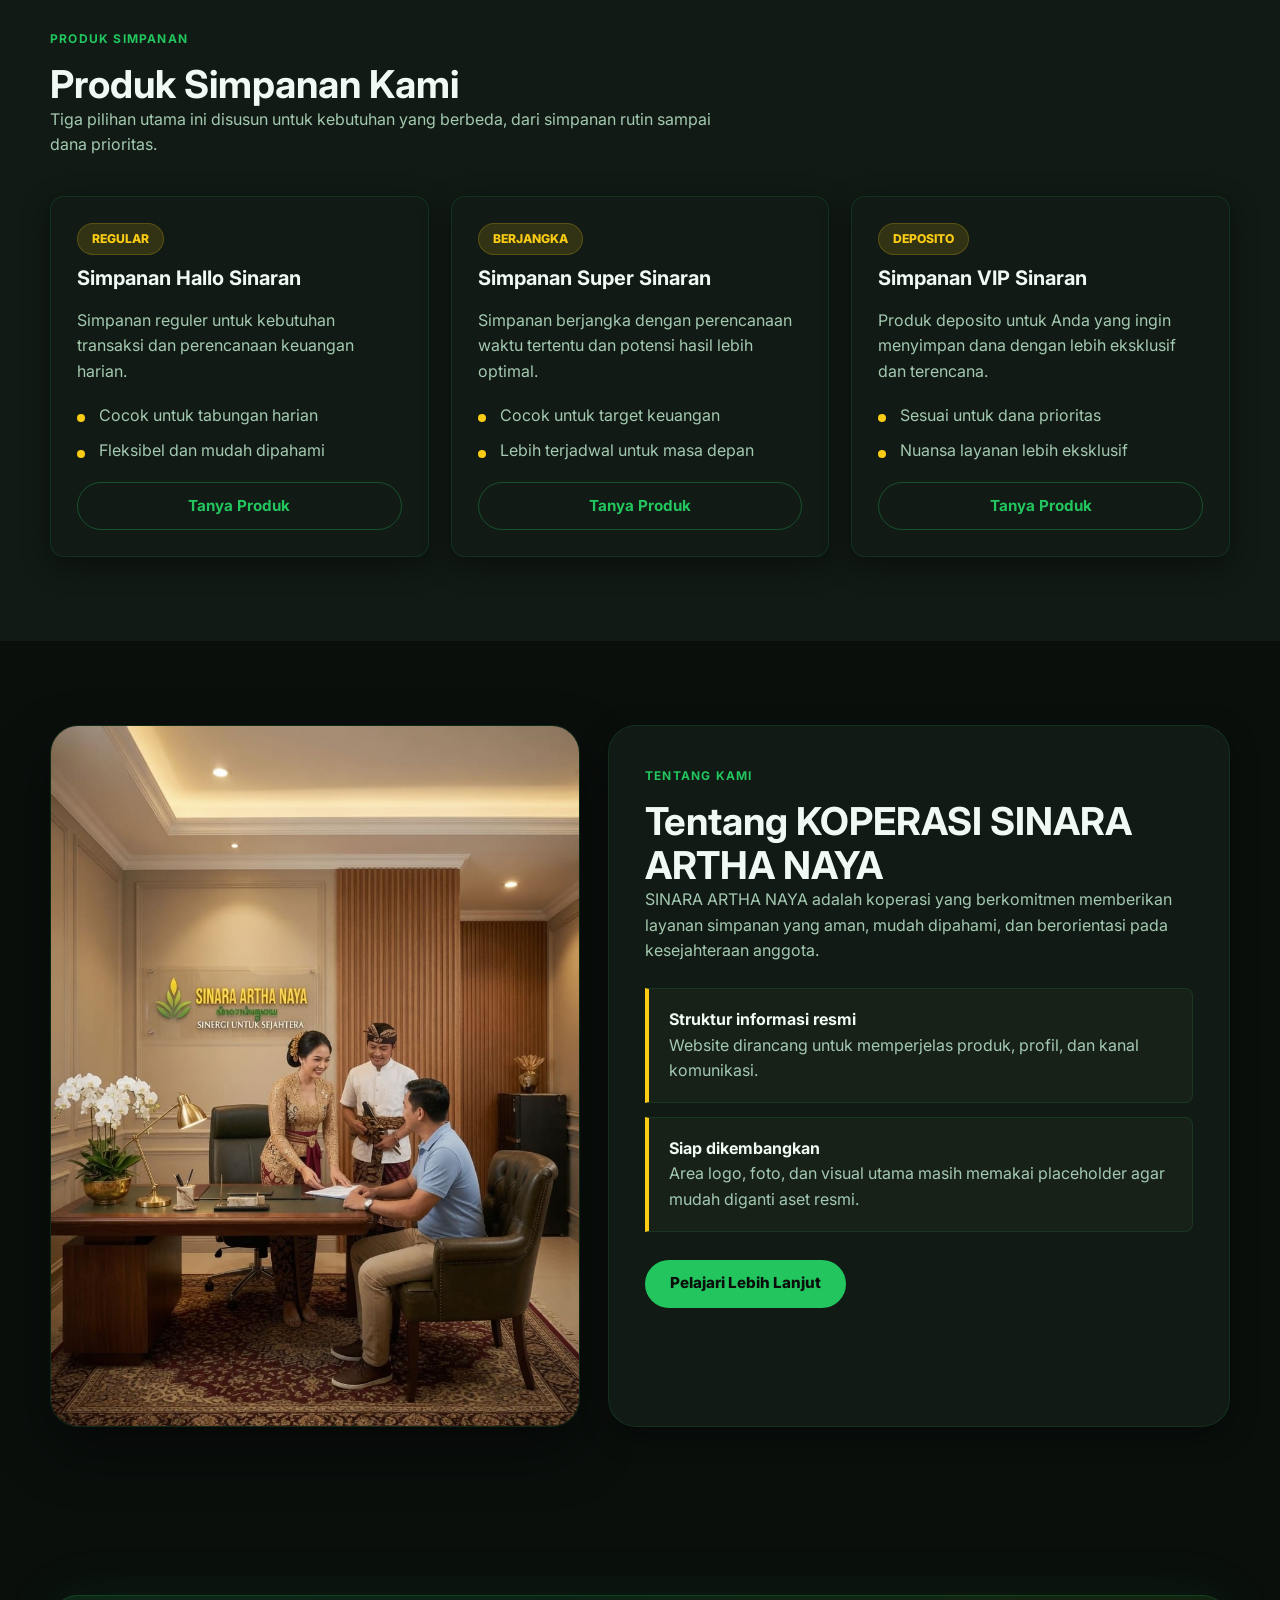
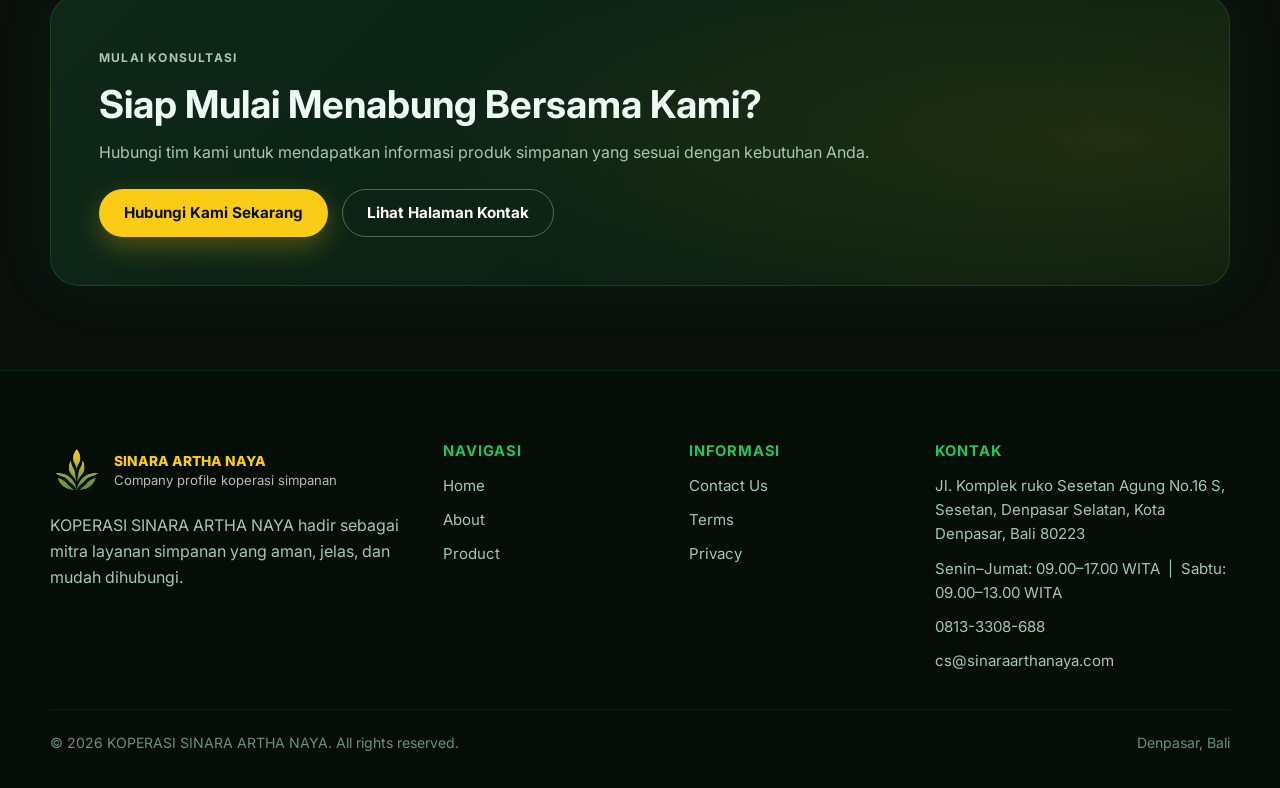
==== commit fa4021c6: "ganti image ruang kerja kantor jpg" ====
--- a/index.html
+++ b/index.html
@@ -185,7 +185,7 @@
       <section class="section">
         <div class="container split-band">
           <div class="media-panel">
-            <img src="assets/images/about-visual.svg" alt="Visual placeholder area untuk foto kantor atau aktivitas layanan koperasi" loading="lazy">
+            <img src="assets/images/ruang_kantor_kerja.jpg" alt="Ruang kantor KOPERASI SINARA ARTHA NAYA" loading="lazy">
           </div>
           <div class="about-panel">
             <span class="eyebrow">Tentang Kami</span>
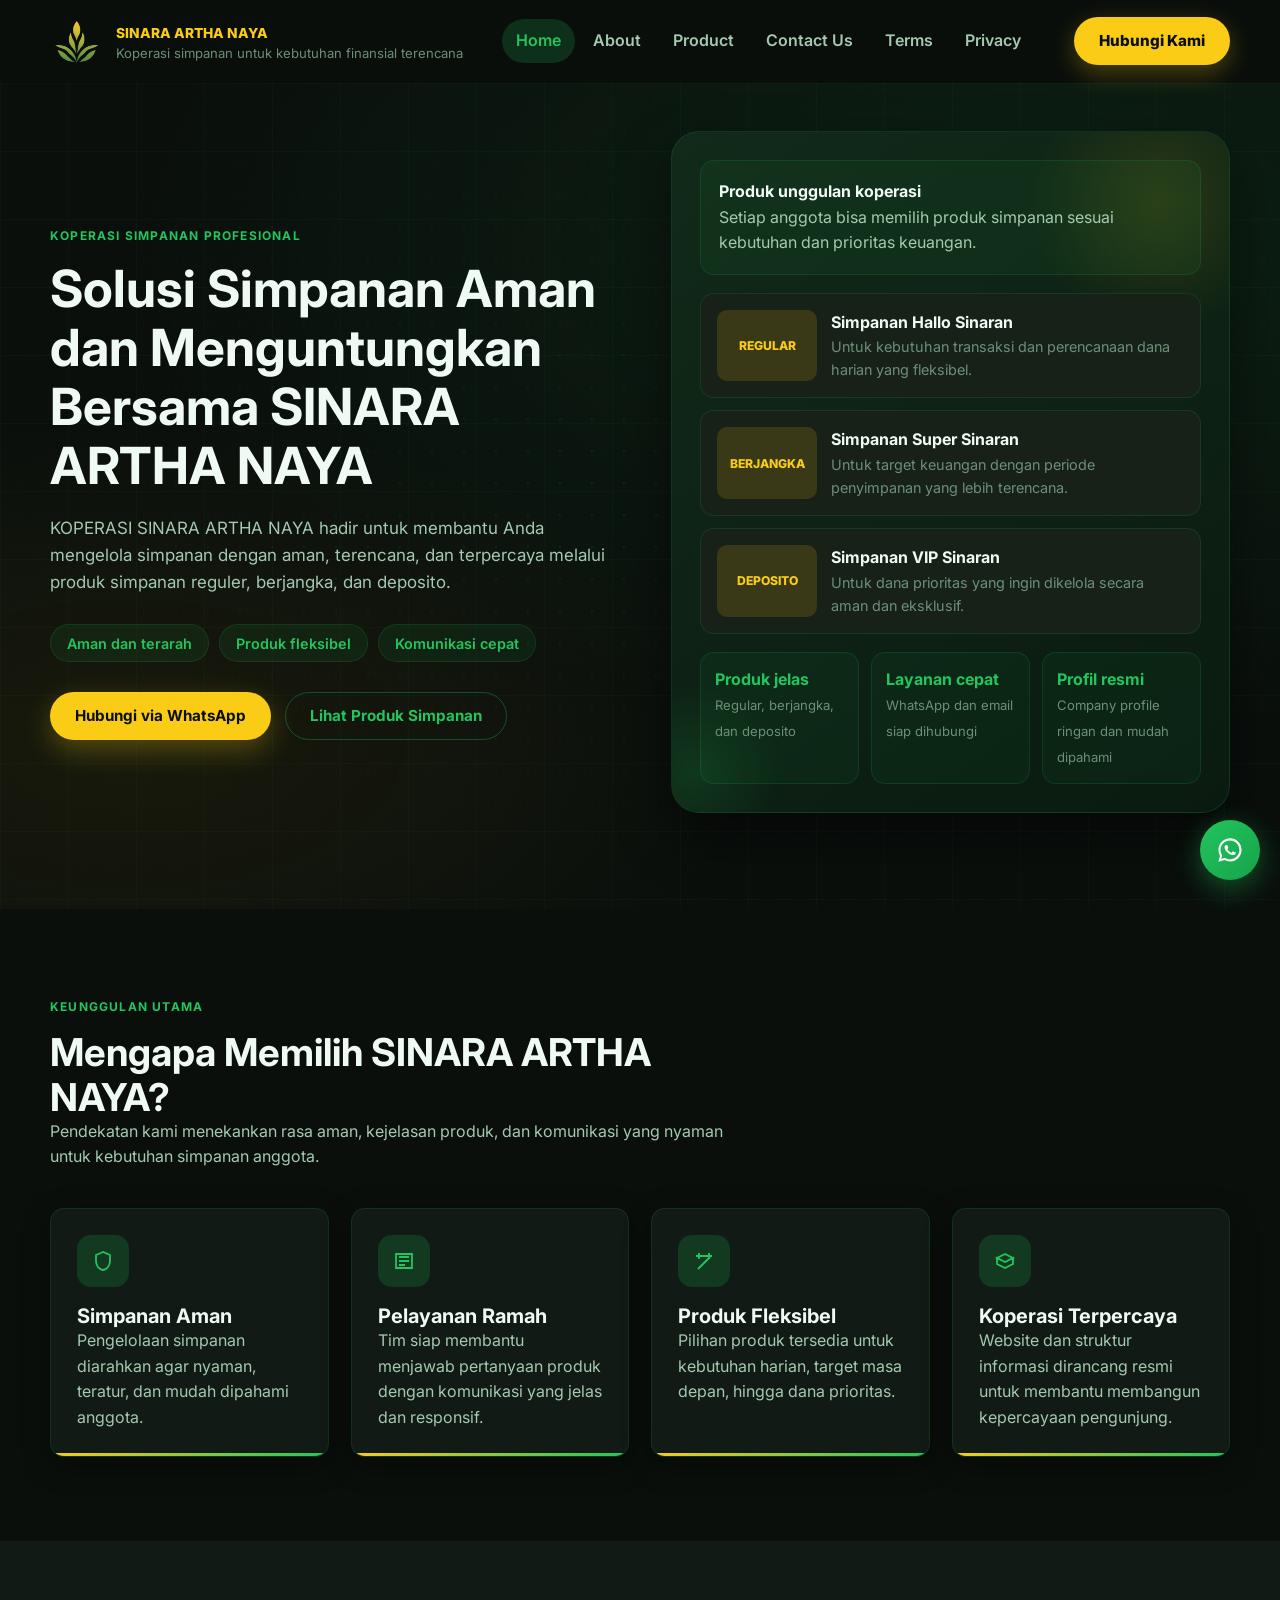
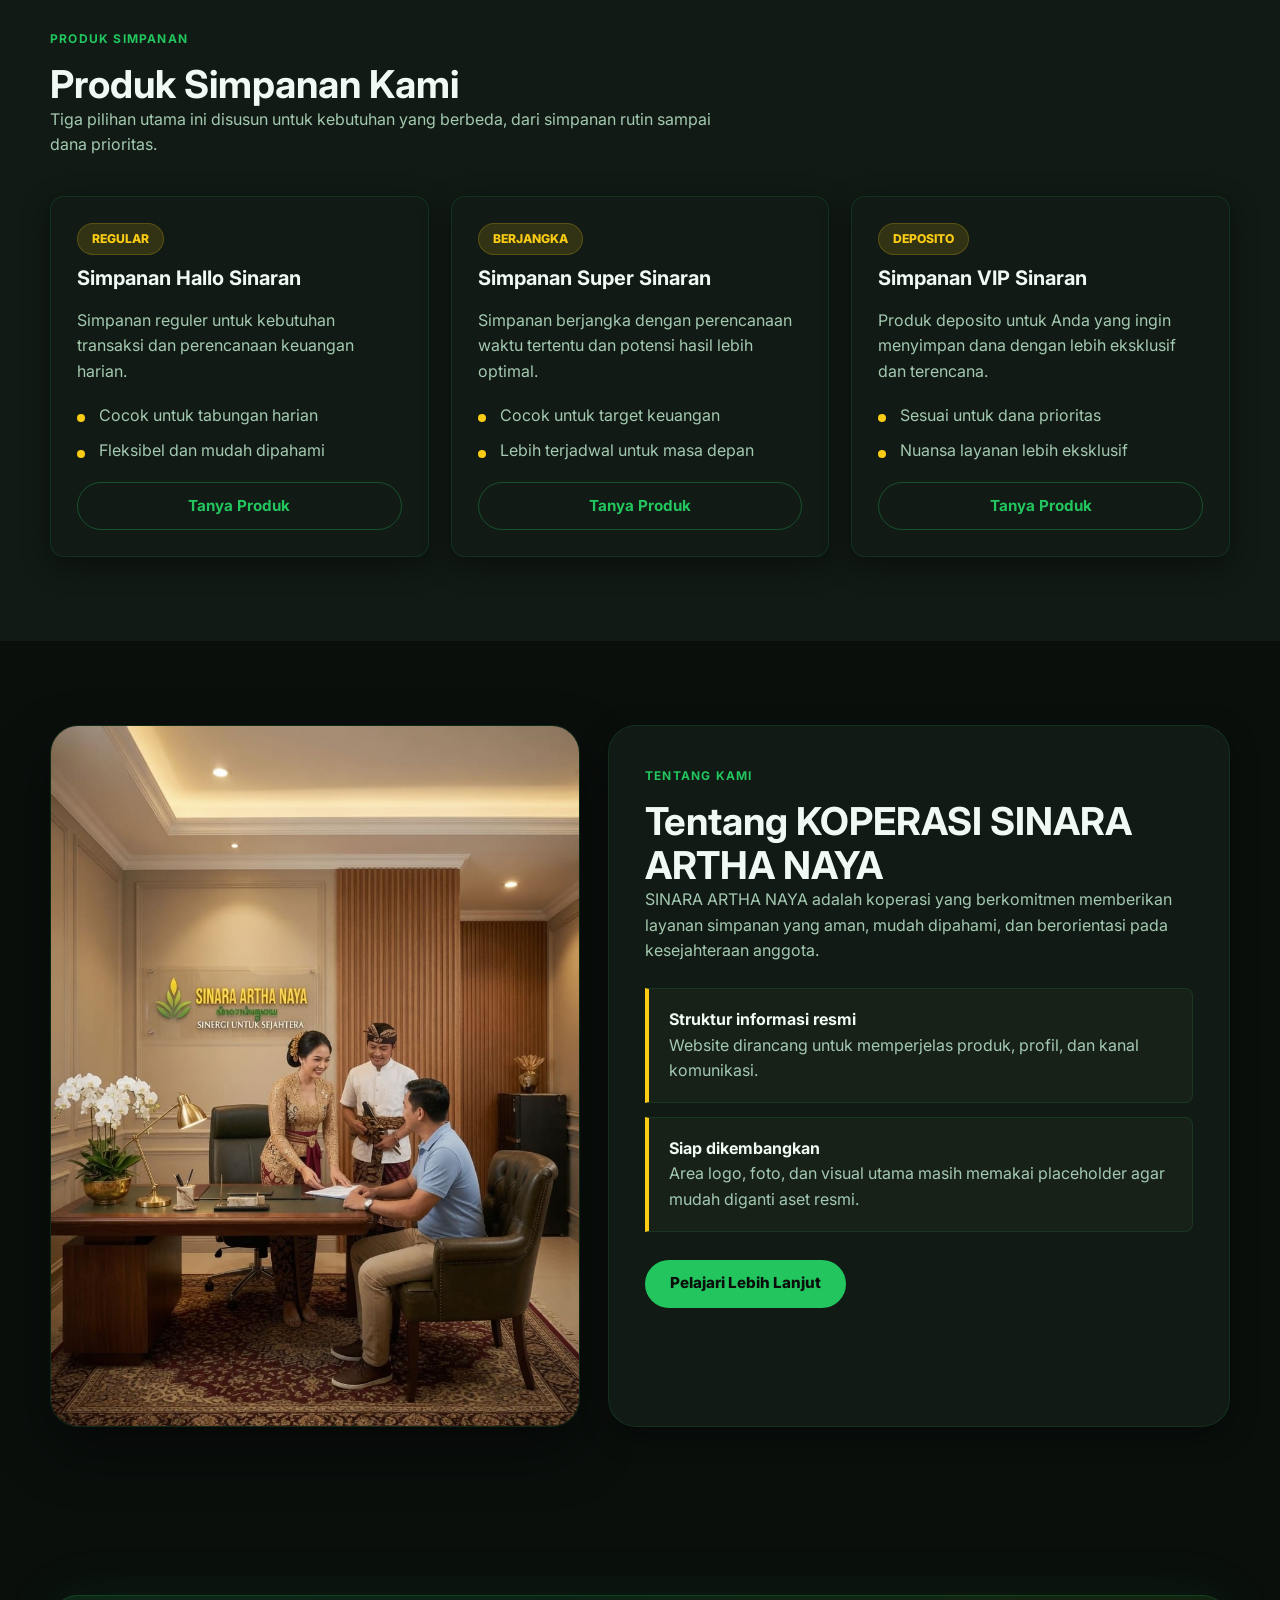
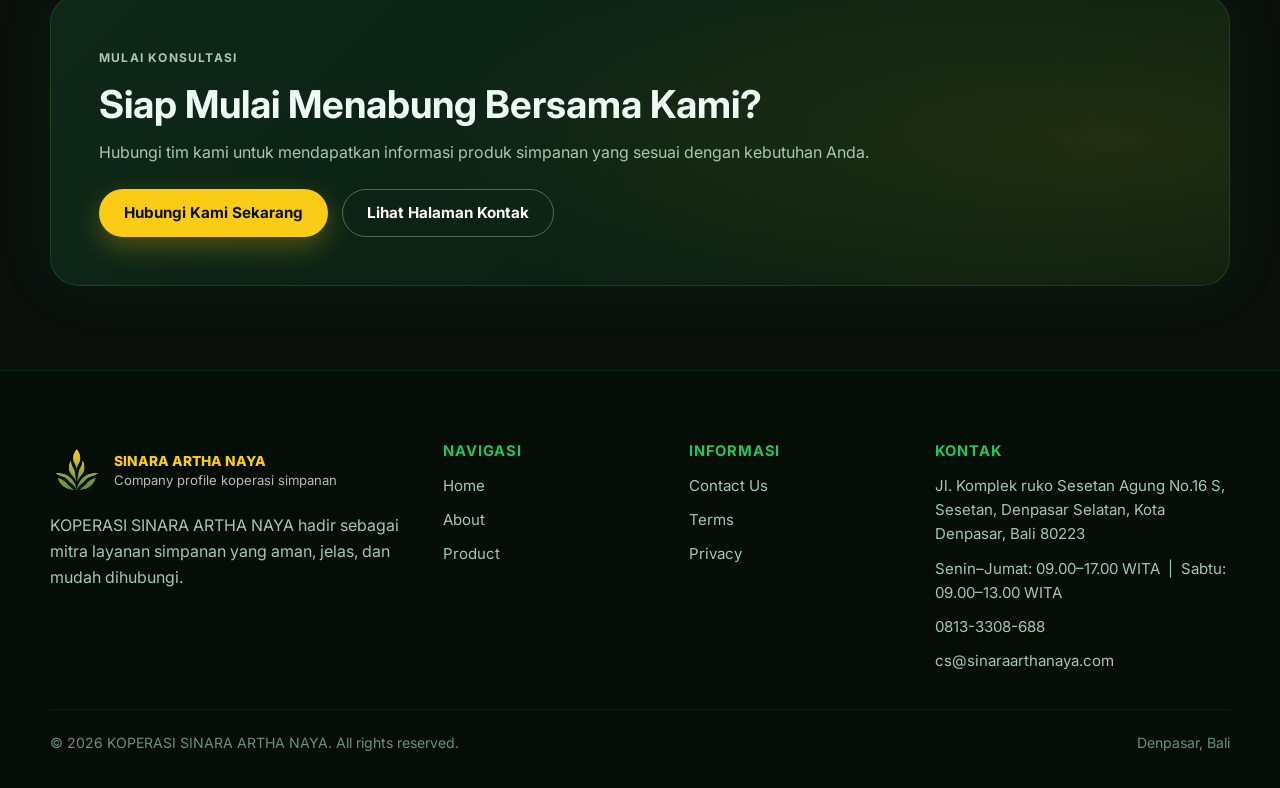
==== commit f3b5b3d8: "update : teks front" ====
--- a/index.html
+++ b/index.html
@@ -1,18 +1,24 @@
 <!DOCTYPE html>
 <html lang="id">
+
 <head>
   <meta charset="UTF-8">
   <meta name="viewport" content="width=device-width, initial-scale=1.0">
   <title>KOPERASI SINARA ARTHA NAYA - Solusi Simpanan Aman dan Terpercaya</title>
-  <meta name="description" content="Website resmi KOPERASI SINARA ARTHA NAYA. Temukan produk Simpanan Hallo Sinaran, Simpanan Super Sinaran, dan Simpanan VIP Sinaran.">
+  <meta name="description"
+    content="Website resmi KOPERASI SINARA ARTHA NAYA. Temukan produk Simpanan Hallo Sinaran, Simpanan Super Sinaran, dan Simpanan VIP Sinaran.">
   <meta property="og:title" content="KOPERASI SINARA ARTHA NAYA - Solusi Simpanan Aman dan Terpercaya">
-  <meta property="og:description" content="Temukan produk Simpanan Hallo Sinaran, Simpanan Super Sinaran, dan Simpanan VIP Sinaran dari KOPERASI SINARA ARTHA NAYA.">
+  <meta property="og:description"
+    content="Temukan produk Simpanan Hallo Sinaran, Simpanan Super Sinaran, dan Simpanan VIP Sinaran dari KOPERASI SINARA ARTHA NAYA.">
   <meta property="og:type" content="website">
   <link rel="preconnect" href="https://fonts.googleapis.com">
   <link rel="preconnect" href="https://fonts.gstatic.com" crossorigin>
-  <link href="https://fonts.googleapis.com/css2?family=Inter:wght@400;500;600;700;800&family=Poppins:wght@600;700&display=swap" rel="stylesheet">
+  <link
+    href="https://fonts.googleapis.com/css2?family=Inter:wght@400;500;600;700;800&family=Poppins:wght@600;700&display=swap"
+    rel="stylesheet">
   <link rel="stylesheet" href="css/style.css">
 </head>
+
 <body data-page="home">
   <a class="skip-link" href="#main-content">Lewati ke konten utama</a>
   <div class="page-shell">
@@ -26,7 +32,8 @@
           <div class="hero-copy">
             <span class="eyebrow">Koperasi Simpanan Profesional</span>
             <h1>Solusi Simpanan Aman dan Menguntungkan Bersama SINARA ARTHA NAYA</h1>
-            <p>KOPERASI SINARA ARTHA NAYA hadir untuk membantu Anda mengelola simpanan dengan aman, terencana, dan terpercaya melalui produk simpanan reguler, berjangka, dan deposito.</p>
+            <p>KOPERASI SINARA ARTHA NAYA hadir untuk membantu Anda mengelola simpanan dengan aman, terencana, dan
+              terpercaya melalui produk simpanan reguler, berjangka, dan deposito.</p>
             <div class="hero-badges" aria-label="Keunggulan utama">
               <span class="hero-badge">Aman dan terarah</span>
               <span class="hero-badge">Produk fleksibel</span>
@@ -42,8 +49,8 @@
             <div class="hero-panel">
               <div class="hero-panel-inner">
                 <div class="hero-card">
-                  <strong>Struktur halaman depan berfokus pada produk</strong>
-                  <p>Setiap calon anggota bisa langsung melihat pilihan simpanan tanpa kehilangan konteks profil koperasi.</p>
+                  <strong>Produk unggulan koperasi</strong>
+                  <p>Setiap anggota bisa memilih produk simpanan sesuai kebutuhan dan prioritas keuangan.</p>
                 </div>
                 <div class="hero-product-stack" aria-label="Ringkasan produk">
                   <div class="hero-product">
@@ -93,33 +100,44 @@
           <div class="section-header">
             <span class="eyebrow">Keunggulan Utama</span>
             <h2>Mengapa Memilih SINARA ARTHA NAYA?</h2>
-            <p>Pendekatan kami menekankan rasa aman, kejelasan produk, dan komunikasi yang nyaman untuk kebutuhan simpanan anggota.</p>
+            <p>Pendekatan kami menekankan rasa aman, kejelasan produk, dan komunikasi yang nyaman untuk kebutuhan
+              simpanan anggota.</p>
           </div>
           <div class="grid-4">
             <article class="card benefit-card">
               <div class="card-icon" aria-hidden="true">
-                <svg viewBox="0 0 24 24" fill="none"><path d="M12 3 5 6v6c0 4.4 2.9 8.5 7 9 4.1-.5 7-4.6 7-9V6l-7-3Z" stroke="currentColor" stroke-width="1.8"/></svg>
+                <svg viewBox="0 0 24 24" fill="none">
+                  <path d="M12 3 5 6v6c0 4.4 2.9 8.5 7 9 4.1-.5 7-4.6 7-9V6l-7-3Z" stroke="currentColor"
+                    stroke-width="1.8" />
+                </svg>
               </div>
               <h3>Simpanan Aman</h3>
               <p>Pengelolaan simpanan diarahkan agar nyaman, teratur, dan mudah dipahami anggota.</p>
             </article>
             <article class="card benefit-card">
               <div class="card-icon" aria-hidden="true">
-                <svg viewBox="0 0 24 24" fill="none"><path d="M7 12h10M7 8h10M7 16h6" stroke="currentColor" stroke-width="1.8"/><path d="M4 5h16v14H4z" stroke="currentColor" stroke-width="1.8"/></svg>
+                <svg viewBox="0 0 24 24" fill="none">
+                  <path d="M7 12h10M7 8h10M7 16h6" stroke="currentColor" stroke-width="1.8" />
+                  <path d="M4 5h16v14H4z" stroke="currentColor" stroke-width="1.8" />
+                </svg>
               </div>
               <h3>Pelayanan Ramah</h3>
               <p>Tim siap membantu menjawab pertanyaan produk dengan komunikasi yang jelas dan responsif.</p>
             </article>
             <article class="card benefit-card">
               <div class="card-icon" aria-hidden="true">
-                <svg viewBox="0 0 24 24" fill="none"><path d="M4 7h16M7 4v6M17 4v6M6 20l12-12" stroke="currentColor" stroke-width="1.8"/></svg>
+                <svg viewBox="0 0 24 24" fill="none">
+                  <path d="M4 7h16M7 4v6M17 4v6M6 20l12-12" stroke="currentColor" stroke-width="1.8" />
+                </svg>
               </div>
               <h3>Produk Fleksibel</h3>
               <p>Pilihan produk tersedia untuk kebutuhan harian, target masa depan, hingga dana prioritas.</p>
             </article>
             <article class="card benefit-card">
               <div class="card-icon" aria-hidden="true">
-                <svg viewBox="0 0 24 24" fill="none"><path d="M12 5 4 9l8 4 8-4-8-4Zm0 8-8-4v6l8 4 8-4V9l-8 4Z" stroke="currentColor" stroke-width="1.8"/></svg>
+                <svg viewBox="0 0 24 24" fill="none">
+                  <path d="M12 5 4 9l8 4 8-4-8-4Zm0 8-8-4v6l8 4 8-4V9l-8 4Z" stroke="currentColor" stroke-width="1.8" />
+                </svg>
               </div>
               <h3>Koperasi Terpercaya</h3>
               <p>Website dan struktur informasi dirancang resmi untuk membantu membangun kepercayaan pengunjung.</p>
@@ -133,7 +151,8 @@
           <div class="section-header">
             <span class="eyebrow">Produk Simpanan</span>
             <h2>Produk Simpanan Kami</h2>
-            <p>Tiga pilihan utama ini disusun untuk kebutuhan yang berbeda, dari simpanan rutin sampai dana prioritas.</p>
+            <p>Tiga pilihan utama ini disusun untuk kebutuhan yang berbeda, dari simpanan rutin sampai dana prioritas.
+            </p>
           </div>
           <div class="grid-3">
             <article class="card product-card">
@@ -148,7 +167,9 @@
                 <li>Cocok untuk tabungan harian</li>
                 <li>Fleksibel dan mudah dipahami</li>
               </ul>
-              <a class="btn btn-outline" href="https://wa.me/628133308688?text=Halo%20KOPERASI%20SINARA%20ARTHA%20NAYA%2C%20saya%20ingin%20bertanya%20tentang%20Simpanan%20Hallo%20Sinaran.">Tanya Produk</a>
+              <a class="btn btn-outline"
+                href="https://wa.me/628133308688?text=Halo%20KOPERASI%20SINARA%20ARTHA%20NAYA%2C%20saya%20ingin%20bertanya%20tentang%20Simpanan%20Hallo%20Sinaran.">Tanya
+                Produk</a>
             </article>
             <article class="card product-card">
               <div class="product-card-top">
@@ -162,7 +183,9 @@
                 <li>Cocok untuk target keuangan</li>
                 <li>Lebih terjadwal untuk masa depan</li>
               </ul>
-              <a class="btn btn-outline" href="https://wa.me/628133308688?text=Halo%20KOPERASI%20SINARA%20ARTHA%20NAYA%2C%20saya%20ingin%20bertanya%20tentang%20Simpanan%20Super%20Sinaran.">Tanya Produk</a>
+              <a class="btn btn-outline"
+                href="https://wa.me/628133308688?text=Halo%20KOPERASI%20SINARA%20ARTHA%20NAYA%2C%20saya%20ingin%20bertanya%20tentang%20Simpanan%20Super%20Sinaran.">Tanya
+                Produk</a>
             </article>
             <article class="card product-card">
               <div class="product-card-top">
@@ -176,7 +199,9 @@
                 <li>Sesuai untuk dana prioritas</li>
                 <li>Nuansa layanan lebih eksklusif</li>
               </ul>
-              <a class="btn btn-outline" href="https://wa.me/628133308688?text=Halo%20KOPERASI%20SINARA%20ARTHA%20NAYA%2C%20saya%20ingin%20bertanya%20tentang%20Simpanan%20VIP%20Sinaran.">Tanya Produk</a>
+              <a class="btn btn-outline"
+                href="https://wa.me/628133308688?text=Halo%20KOPERASI%20SINARA%20ARTHA%20NAYA%2C%20saya%20ingin%20bertanya%20tentang%20Simpanan%20VIP%20Sinaran.">Tanya
+                Produk</a>
             </article>
           </div>
         </div>
@@ -185,12 +210,14 @@
       <section class="section">
         <div class="container split-band">
           <div class="media-panel">
-            <img src="assets/images/ruang_kantor_kerja.jpg" alt="Ruang kantor KOPERASI SINARA ARTHA NAYA" loading="lazy">
+            <img src="assets/images/ruang_kantor_kerja.jpg" alt="Ruang kantor KOPERASI SINARA ARTHA NAYA"
+              loading="lazy">
           </div>
           <div class="about-panel">
             <span class="eyebrow">Tentang Kami</span>
             <h2>Tentang KOPERASI SINARA ARTHA NAYA</h2>
-            <p>SINARA ARTHA NAYA adalah koperasi yang berkomitmen memberikan layanan simpanan yang aman, mudah dipahami, dan berorientasi pada kesejahteraan anggota.</p>
+            <p>SINARA ARTHA NAYA adalah koperasi yang berkomitmen memberikan layanan simpanan yang aman, mudah dipahami,
+              dan berorientasi pada kesejahteraan anggota.</p>
             <div class="feature-list" style="margin:24px 0 28px;">
               <div class="feature-item">
                 <strong class="text-strong">Struktur informasi resmi</strong>
@@ -211,10 +238,12 @@
           <div class="cta-band">
             <span class="eyebrow">Mulai Konsultasi</span>
             <h2>Siap Mulai Menabung Bersama Kami?</h2>
-            <p style="margin:14px 0 24px;">Hubungi tim kami untuk mendapatkan informasi produk simpanan yang sesuai dengan kebutuhan Anda.</p>
+            <p style="margin:14px 0 24px;">Hubungi tim kami untuk mendapatkan informasi produk simpanan yang sesuai
+              dengan kebutuhan Anda.</p>
             <div class="btn-row">
               <a class="btn btn-primary" data-default-whatsapp href="#">Hubungi Kami Sekarang</a>
-              <a class="btn btn-outline" href="contact.html" style="border-color:rgba(255,255,255,0.3);color:#fff;">Lihat Halaman Kontak</a>
+              <a class="btn btn-outline" href="contact.html"
+                style="border-color:rgba(255,255,255,0.3);color:#fff;">Lihat Halaman Kontak</a>
             </div>
           </div>
         </div>
@@ -227,9 +256,13 @@
   </div>
 
   <a class="whatsapp-float" data-default-whatsapp href="#" aria-label="Hubungi via WhatsApp">
-    <svg viewBox="0 0 24 24" fill="currentColor" aria-hidden="true"><path d="M19.05 4.91A9.82 9.82 0 0 0 12.03 2C6.58 2 2.14 6.43 2.14 11.9c0 1.75.46 3.45 1.33 4.95L2 22l5.3-1.39a9.82 9.82 0 0 0 4.72 1.21h.01c5.45 0 9.89-4.43 9.89-9.9 0-2.64-1.03-5.11-2.87-6.99ZM12.03 20.1h-.01a8.2 8.2 0 0 1-4.16-1.14l-.3-.18-3.14.82.84-3.06-.2-.31a8.13 8.13 0 0 1-1.25-4.34c0-4.49 3.66-8.14 8.17-8.14 2.18 0 4.22.84 5.76 2.39a8.08 8.08 0 0 1 2.38 5.75c0 4.49-3.67 8.15-8.09 8.15Zm4.47-6.11c-.24-.12-1.42-.7-1.64-.78-.22-.08-.38-.12-.54.12-.16.23-.62.78-.76.94-.14.16-.28.18-.52.06-.24-.12-1-.37-1.91-1.17-.7-.63-1.17-1.41-1.31-1.65-.14-.23-.01-.36.11-.47.11-.11.24-.28.36-.42.12-.14.16-.24.24-.39.08-.16.04-.29-.02-.41-.06-.12-.54-1.3-.74-1.78-.2-.48-.4-.41-.54-.42h-.46c-.16 0-.41.06-.62.29-.21.23-.82.8-.82 1.95 0 1.15.84 2.26.96 2.41.12.16 1.65 2.53 4 3.54.56.24 1 .38 1.34.49.56.18 1.07.15 1.48.09.45-.07 1.42-.58 1.62-1.15.2-.57.2-1.06.14-1.15-.06-.09-.22-.15-.46-.27Z"/></svg>
+    <svg viewBox="0 0 24 24" fill="currentColor" aria-hidden="true">
+      <path
+        d="M19.05 4.91A9.82 9.82 0 0 0 12.03 2C6.58 2 2.14 6.43 2.14 11.9c0 1.75.46 3.45 1.33 4.95L2 22l5.3-1.39a9.82 9.82 0 0 0 4.72 1.21h.01c5.45 0 9.89-4.43 9.89-9.9 0-2.64-1.03-5.11-2.87-6.99ZM12.03 20.1h-.01a8.2 8.2 0 0 1-4.16-1.14l-.3-.18-3.14.82.84-3.06-.2-.31a8.13 8.13 0 0 1-1.25-4.34c0-4.49 3.66-8.14 8.17-8.14 2.18 0 4.22.84 5.76 2.39a8.08 8.08 0 0 1 2.38 5.75c0 4.49-3.67 8.15-8.09 8.15Zm4.47-6.11c-.24-.12-1.42-.7-1.64-.78-.22-.08-.38-.12-.54.12-.16.23-.62.78-.76.94-.14.16-.28.18-.52.06-.24-.12-1-.37-1.91-1.17-.7-.63-1.17-1.41-1.31-1.65-.14-.23-.01-.36.11-.47.11-.11.24-.28.36-.42.12-.14.16-.24.24-.39.08-.16.04-.29-.02-.41-.06-.12-.54-1.3-.74-1.78-.2-.48-.4-.41-.54-.42h-.46c-.16 0-.41.06-.62.29-.21.23-.82.8-.82 1.95 0 1.15.84 2.26.96 2.41.12.16 1.65 2.53 4 3.54.56.24 1 .38 1.34.49.56.18 1.07.15 1.48.09.45-.07 1.42-.58 1.62-1.15.2-.57.2-1.06.14-1.15-.06-.09-.22-.15-.46-.27Z" />
+    </svg>
   </a>
 
   <script src="js/main.js"></script>
 </body>
+
 </html>
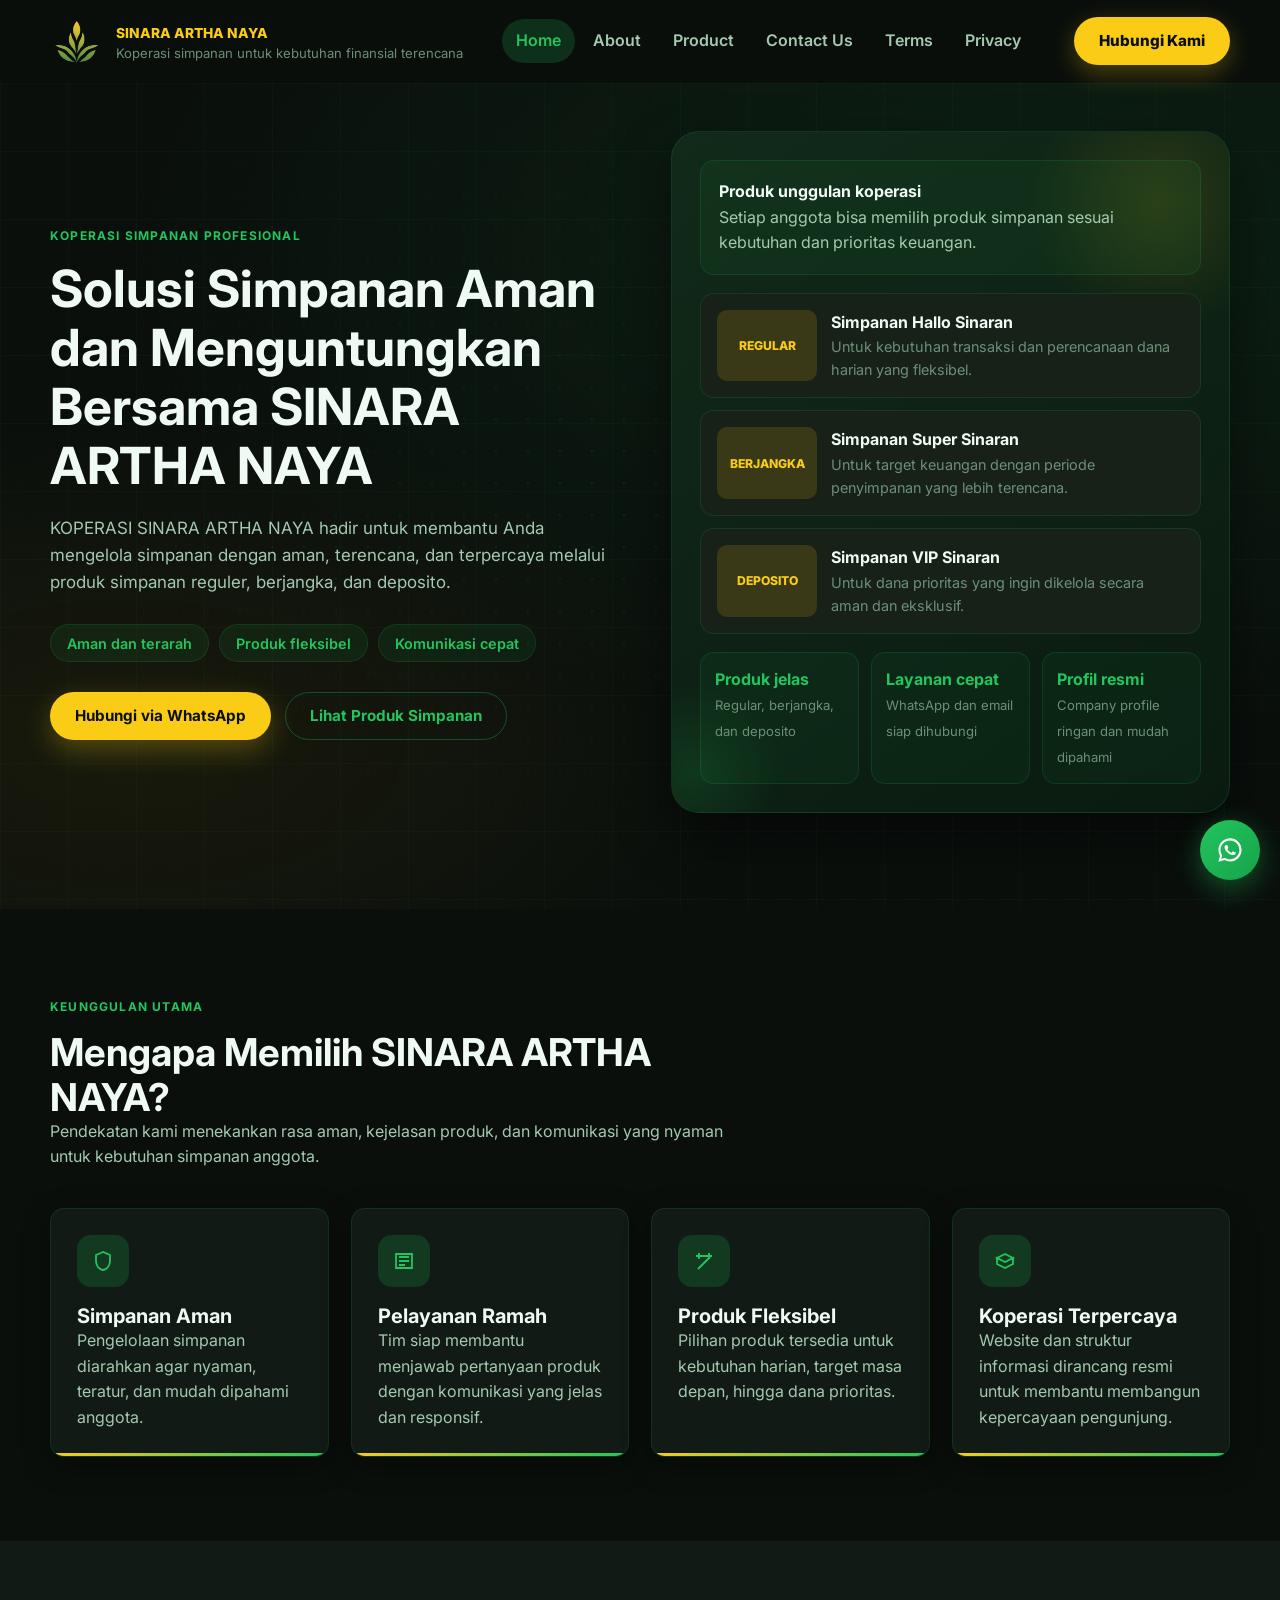
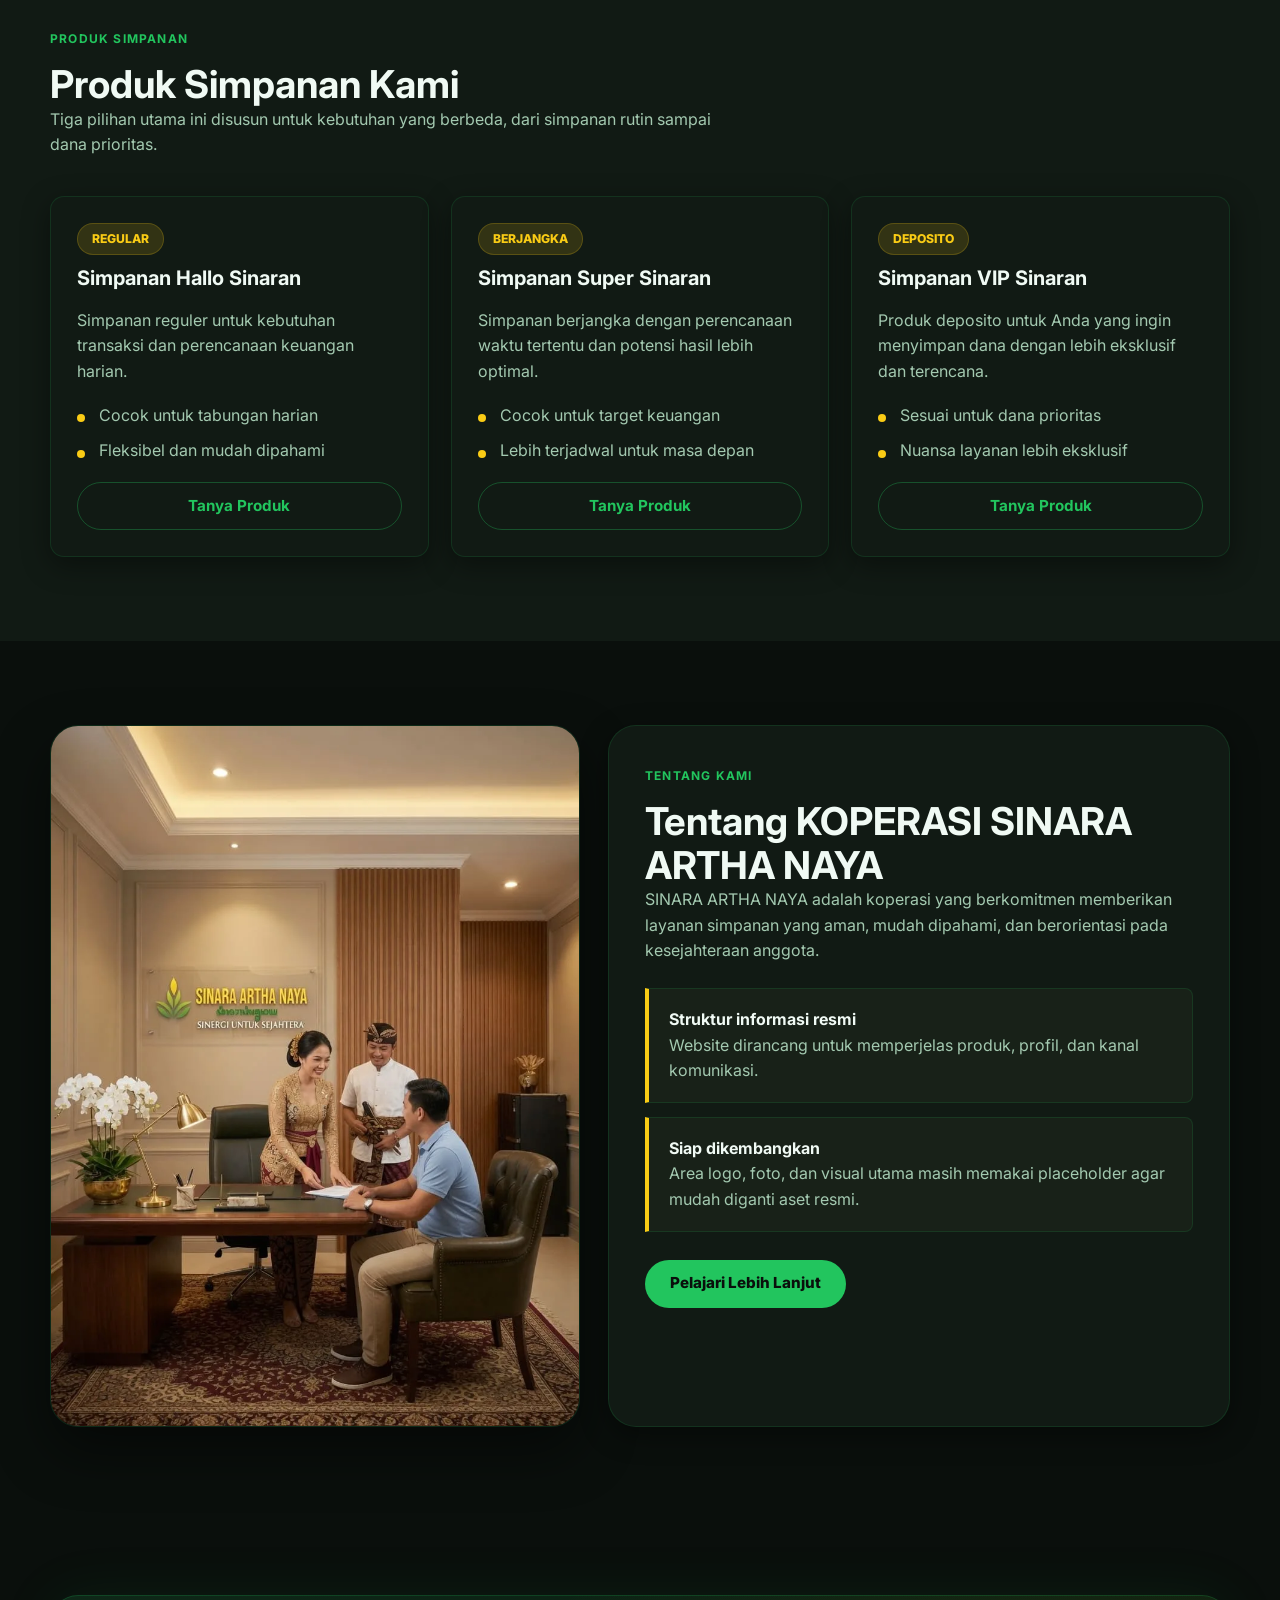
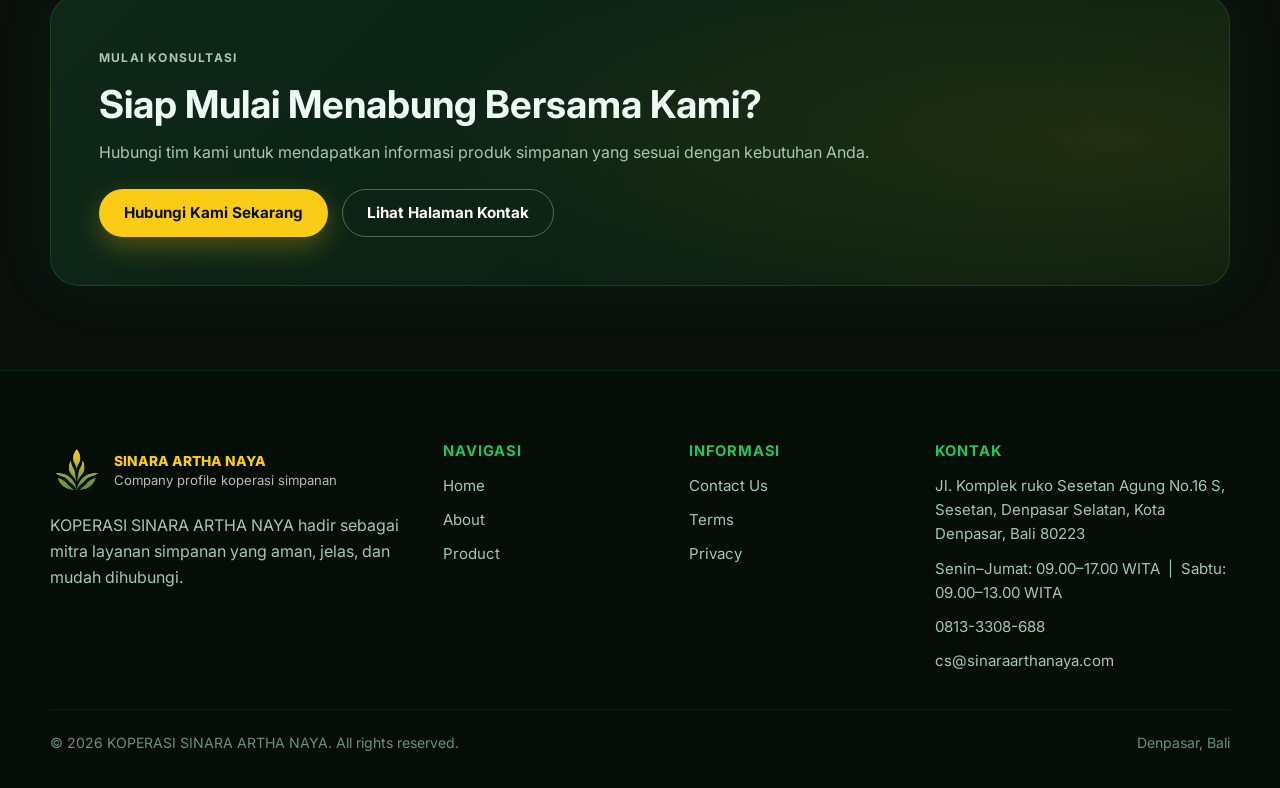
==== commit 78a0370b: "update: code html for prtforma" ====
--- a/index.html
+++ b/index.html
@@ -13,9 +13,10 @@
   <meta property="og:type" content="website">
   <link rel="preconnect" href="https://fonts.googleapis.com">
   <link rel="preconnect" href="https://fonts.gstatic.com" crossorigin>
-  <link
-    href="https://fonts.googleapis.com/css2?family=Inter:wght@400;500;600;700;800&family=Poppins:wght@600;700&display=swap"
-    rel="stylesheet">
+  <link rel="preload" href="https://fonts.googleapis.com/css2?family=Inter:wght@400;500;600;700;800&family=Poppins:wght@600;700&display=swap" as="style" onload="this.onload=null;this.rel='stylesheet'">
+  <noscript>
+    <link href="https://fonts.googleapis.com/css2?family=Inter:wght@400;500;600;700;800&family=Poppins:wght@600;700&display=swap" rel="stylesheet">
+  </noscript>
   <link rel="stylesheet" href="css/style.css">
 </head>
 
@@ -23,8 +24,48 @@
   <a class="skip-link" href="#main-content">Lewati ke konten utama</a>
   <div class="page-shell">
 
-    <!-- Header di-inject dari partials/header.html -->
-    <div id="site-header-placeholder"></div>
+    <header class="site-header">
+      <div class="container">
+        <div class="nav-shell">
+          <a class="brand" href="index.html" aria-label="Beranda KOPERASI SINARA ARTHA NAYA">
+            <img class="brand-mark" src="assets/logo/logo.png" alt="Logo SINARA ARTHA NAYA">
+            <span class="brand-copy">
+              <span class="brand-name">SINARA ARTHA NAYA</span>
+              <span class="brand-legal">Koperasi simpanan untuk kebutuhan finansial terencana</span>
+            </span>
+          </a>
+          <nav class="nav-menu" aria-label="Navigasi utama">
+            <a class="nav-link" data-page-link="home" href="index.html">Home</a>
+            <a class="nav-link" data-page-link="about" href="about.html">About</a>
+            <a class="nav-link" data-page-link="product" href="product.html">Product</a>
+            <a class="nav-link" data-page-link="contact" href="contact.html">Contact Us</a>
+            <a class="nav-link" data-page-link="terms" href="terms.html">Terms</a>
+            <a class="nav-link" data-page-link="privacy" href="privacy.html">Privacy</a>
+          </nav>
+          <div class="nav-actions">
+            <a class="btn btn-dark" data-default-whatsapp href="#">Hubungi Kami</a>
+            <button class="menu-toggle" data-menu-toggle aria-expanded="false" aria-label="Buka menu navigasi">
+              <span class="menu-toggle-bar"></span>
+              <span class="menu-toggle-bar"></span>
+              <span class="menu-toggle-bar"></span>
+            </button>
+          </div>
+        </div>
+        <div class="mobile-panel" data-mobile-panel>
+          <div class="mobile-panel-inner">
+            <nav class="mobile-nav" aria-label="Navigasi mobile">
+              <a class="nav-link" data-page-link="home" href="index.html">Home</a>
+              <a class="nav-link" data-page-link="about" href="about.html">About</a>
+              <a class="nav-link" data-page-link="product" href="product.html">Product</a>
+              <a class="nav-link" data-page-link="contact" href="contact.html">Contact Us</a>
+              <a class="nav-link" data-page-link="terms" href="terms.html">Terms</a>
+              <a class="nav-link" data-page-link="privacy" href="privacy.html">Privacy</a>
+              <a class="btn btn-dark mobile-cta" data-default-whatsapp href="#">Hubungi via WhatsApp</a>
+            </nav>
+          </div>
+        </div>
+      </div>
+    </header>
 
     <main id="main-content">
       <section class="hero">
@@ -210,7 +251,7 @@
       <section class="section">
         <div class="container split-band">
           <div class="media-panel">
-            <img src="assets/images/ruang_kantor_kerja.jpg" alt="Ruang kantor KOPERASI SINARA ARTHA NAYA"
+            <img src="assets/images/ruang_kantor_kerja.webp" alt="Ruang kantor KOPERASI SINARA ARTHA NAYA"
               loading="lazy">
           </div>
           <div class="about-panel">
@@ -250,8 +291,52 @@
       </section>
     </main>
 
-    <!-- Footer di-inject dari partials/footer.html -->
-    <div id="site-footer-placeholder"></div>
+    <footer class="site-footer">
+      <div class="container">
+        <div class="footer-grid">
+          <div>
+            <div class="footer-brand">
+              <img class="brand-mark" src="assets/logo/logo.png" alt="Logo SINARA ARTHA NAYA">
+              <div>
+                <div class="brand-name" style="color:#facc15;">SINARA ARTHA NAYA</div>
+                <div class="brand-legal" style="color:rgba(255,255,255,0.72);">Company profile koperasi simpanan</div>
+              </div>
+            </div>
+            <p>KOPERASI SINARA ARTHA NAYA hadir sebagai mitra layanan simpanan yang aman, jelas, dan mudah dihubungi.</p>
+          </div>
+          <div>
+            <h3 class="footer-title">Navigasi</h3>
+            <div class="footer-nav">
+              <a href="index.html">Home</a>
+              <a href="about.html">About</a>
+              <a href="product.html">Product</a>
+            </div>
+          </div>
+          <div>
+            <h3 class="footer-title">Informasi</h3>
+            <div class="footer-nav">
+              <a href="contact.html">Contact Us</a>
+              <a href="terms.html">Terms</a>
+              <a href="privacy.html">Privacy</a>
+            </div>
+          </div>
+          <div>
+            <h3 class="footer-title">Kontak</h3>
+            <div class="footer-contact">
+              <span>Jl. Komplek ruko Sesetan Agung No.16 S, Sesetan, Denpasar Selatan, Kota Denpasar, Bali 80223</span>
+              <!-- TODO: Konfirmasi ulang jam operasional resmi koperasi -->
+              <span>Senin–Jumat: 09.00–17.00 WITA &nbsp;|&nbsp; Sabtu: 09.00–13.00 WITA</span>
+              <a href="https://wa.me/628133308688">0813-3308-688</a>
+              <a href="mailto:cs@sinaraarthanaya.com">cs@sinaraarthanaya.com</a>
+            </div>
+          </div>
+        </div>
+        <div class="footer-bottom">
+          <span>&copy; 2026 KOPERASI SINARA ARTHA NAYA. All rights reserved.</span>
+          <span>Denpasar, Bali</span>
+        </div>
+      </div>
+    </footer>
 
   </div>
 
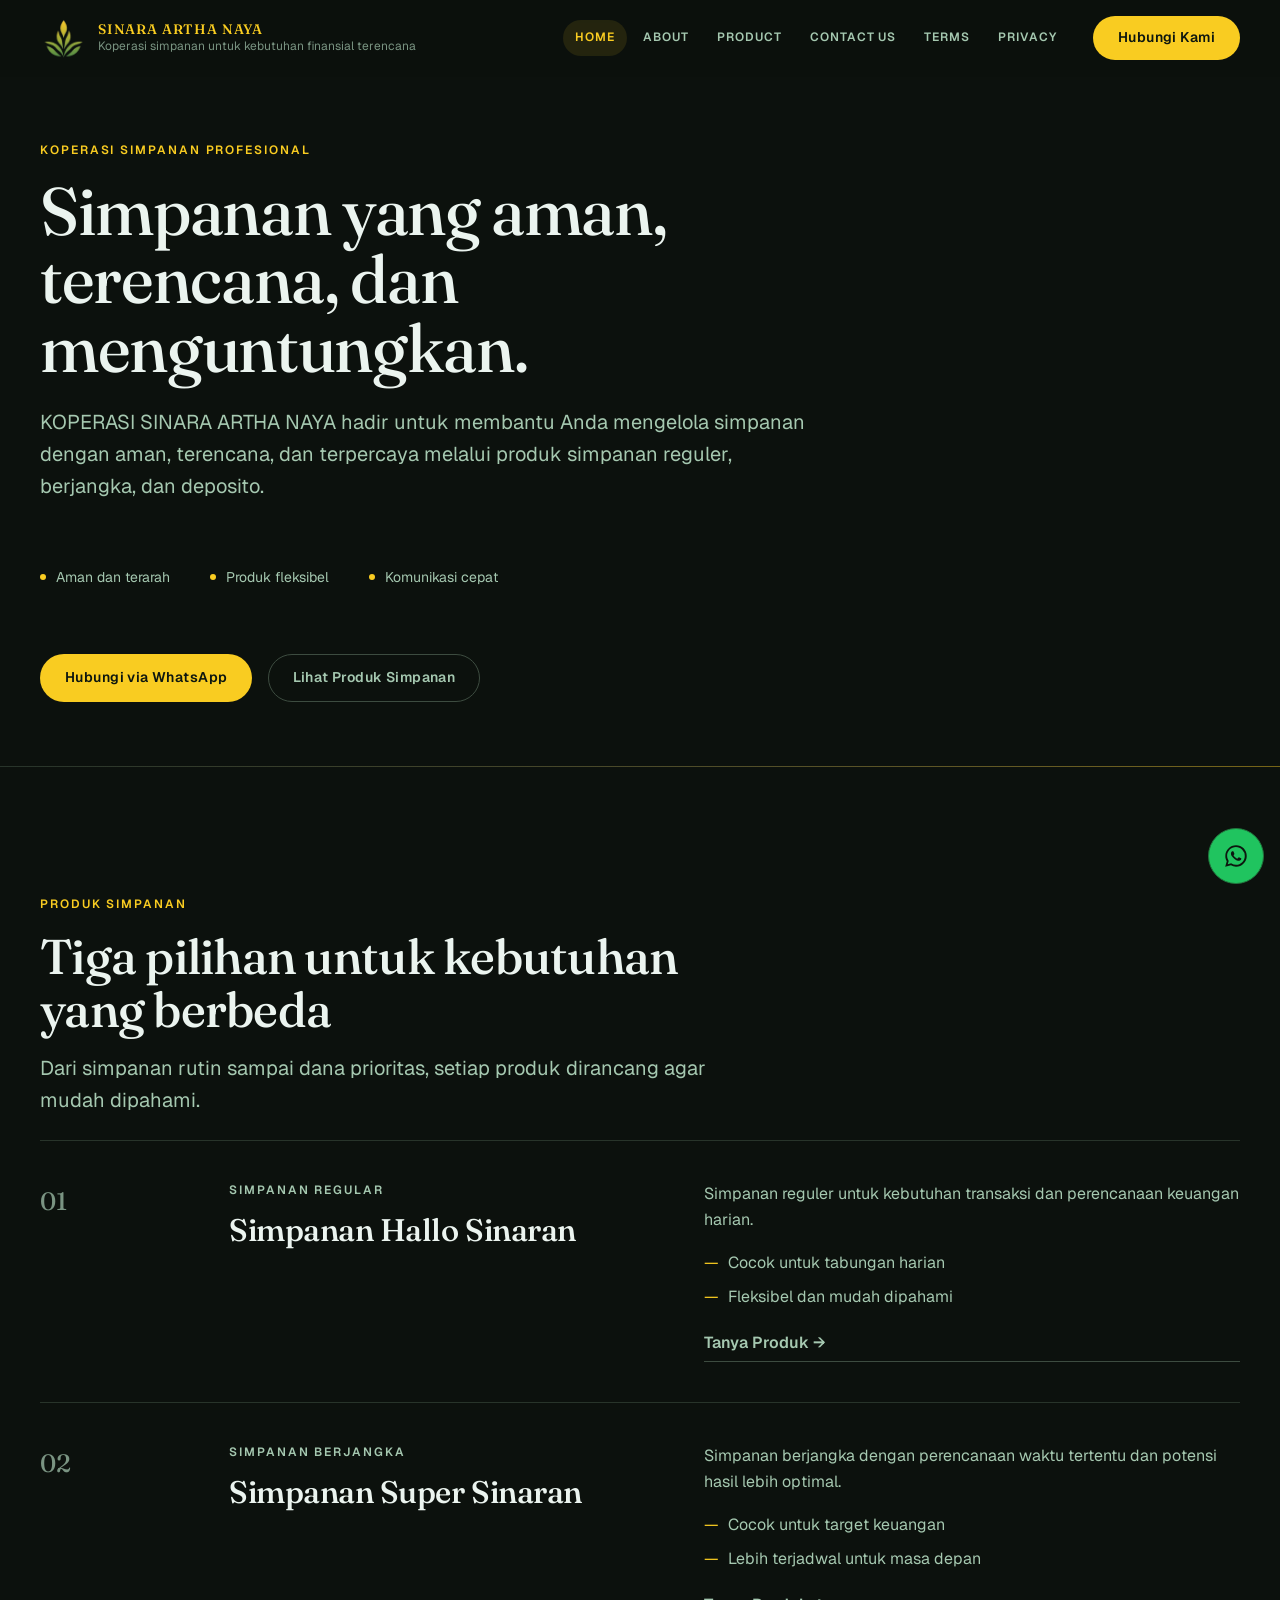
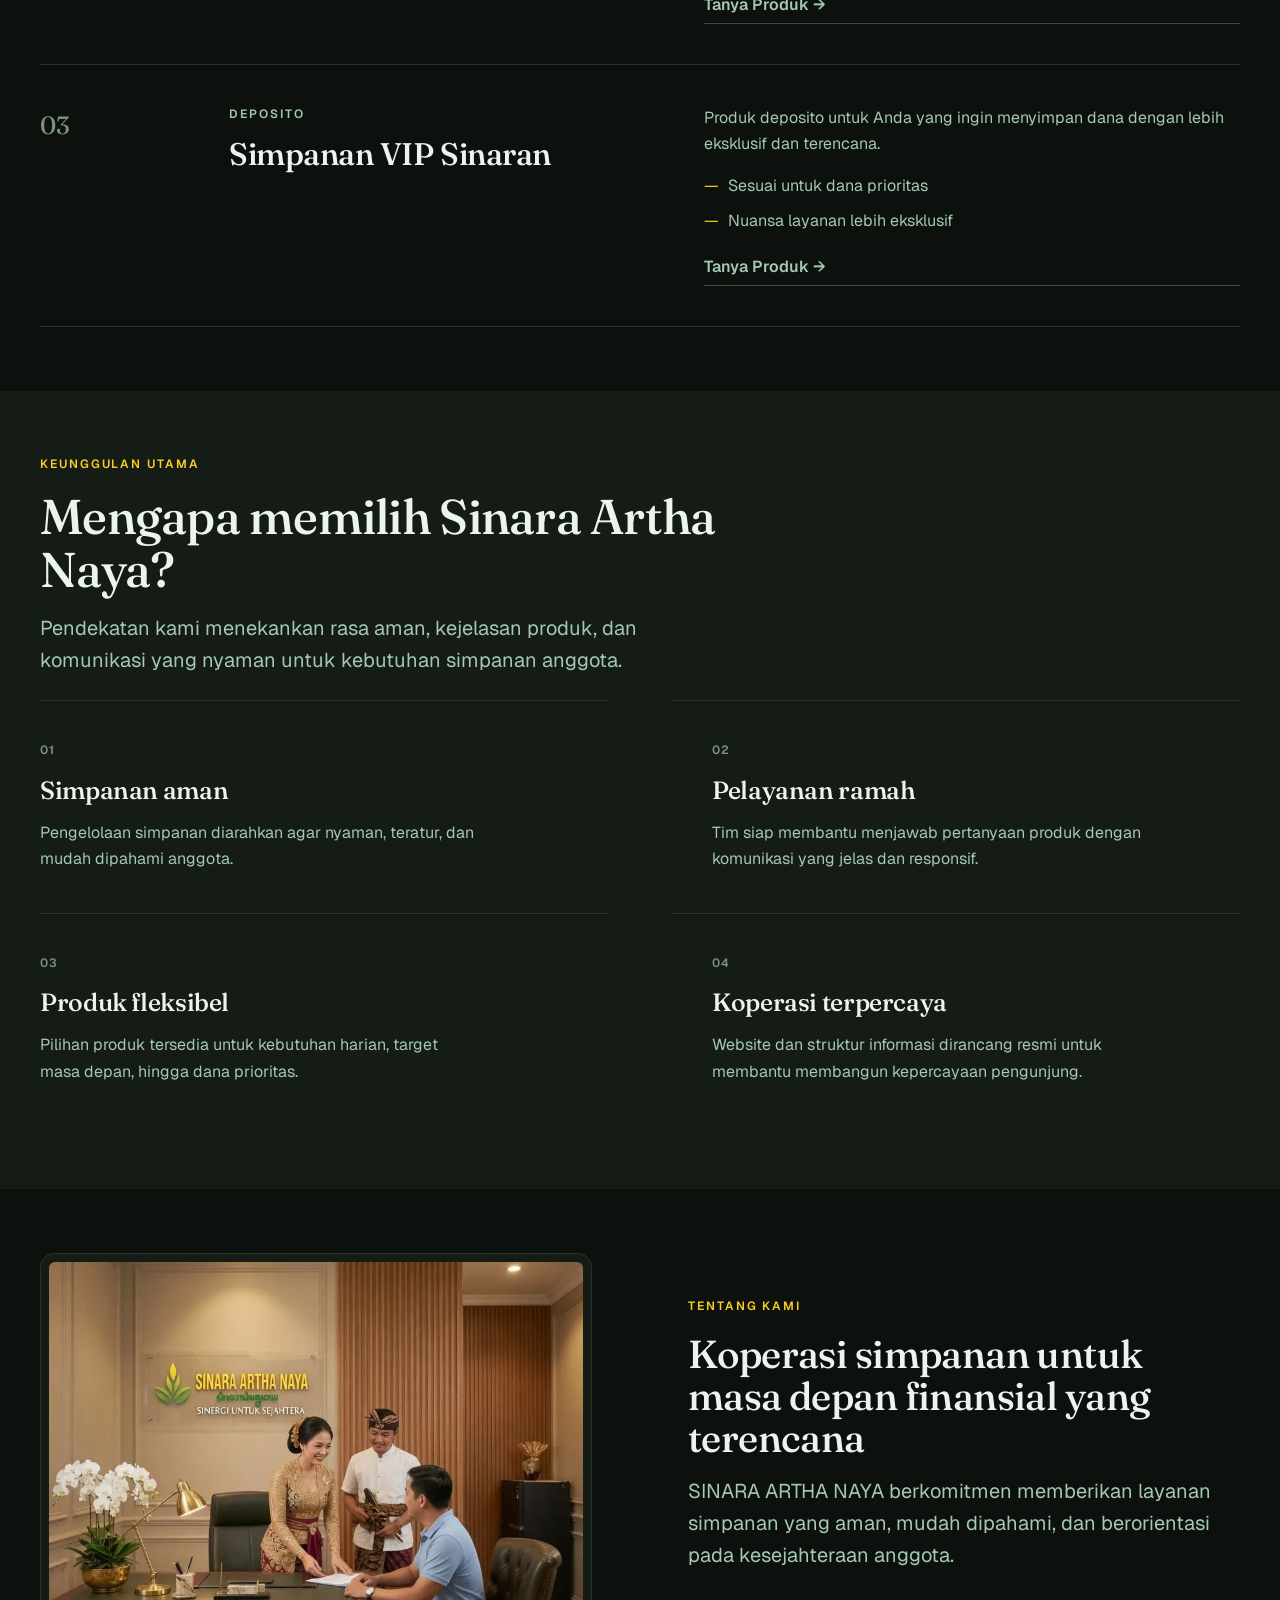
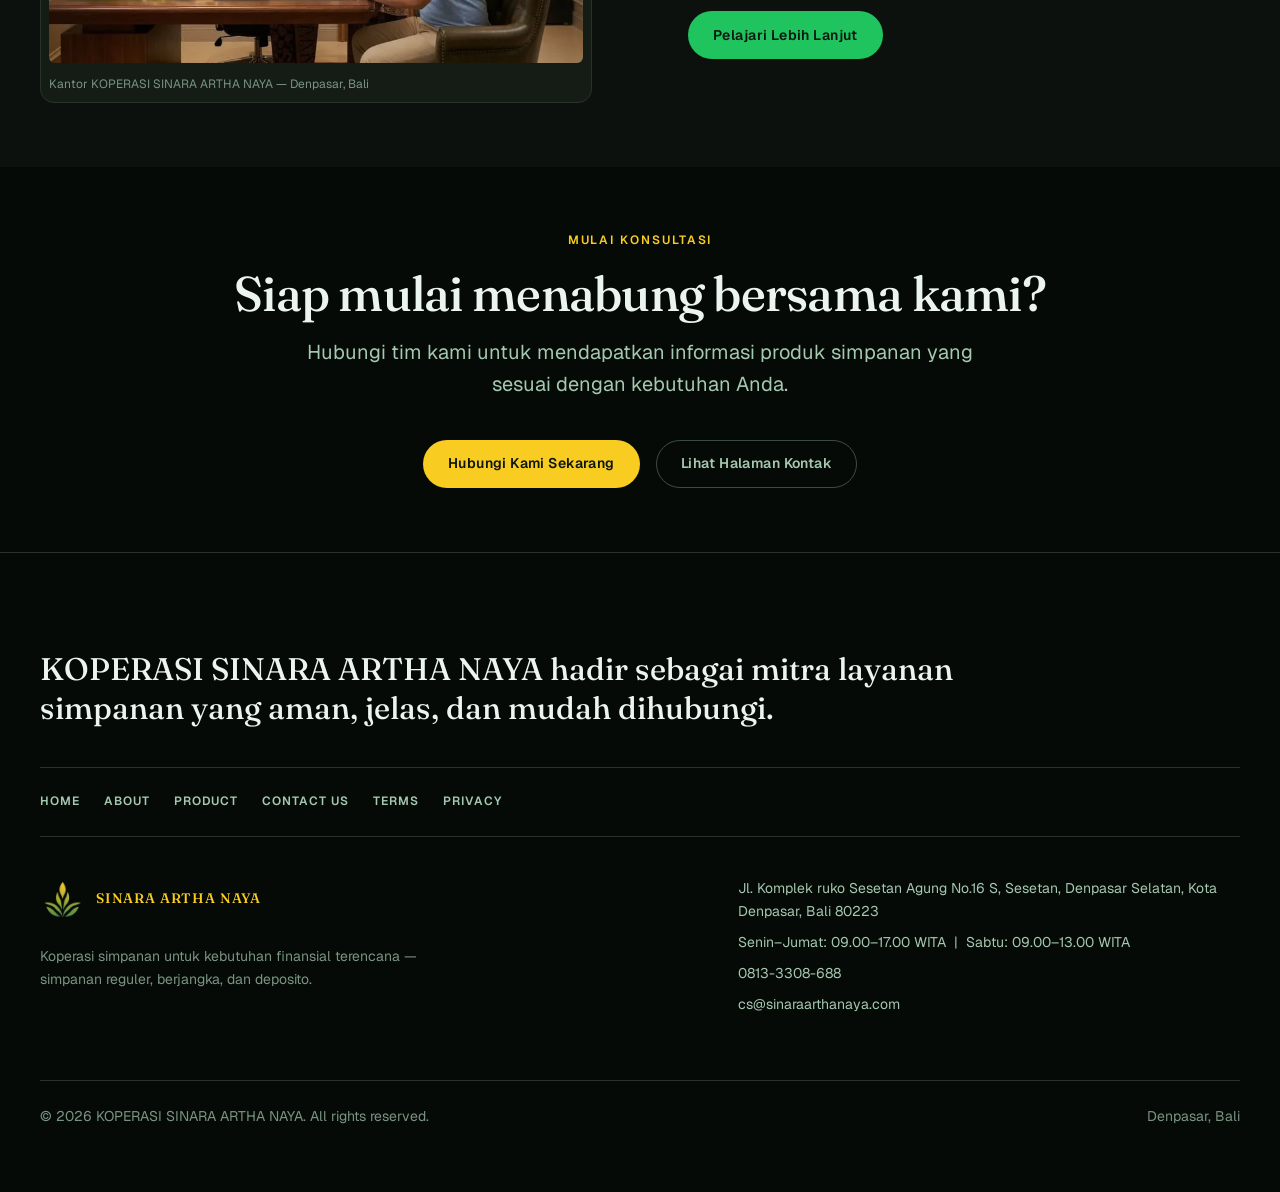
==== commit 48fbdfed: "redesain home" ====
--- a/index.html
+++ b/index.html
@@ -13,9 +13,9 @@
   <meta property="og:type" content="website">
   <link rel="preconnect" href="https://fonts.googleapis.com">
   <link rel="preconnect" href="https://fonts.gstatic.com" crossorigin>
-  <link rel="preload" href="https://fonts.googleapis.com/css2?family=Inter:wght@400;500;600;700;800&family=Poppins:wght@600;700&display=swap" as="style" onload="this.onload=null;this.rel='stylesheet'">
+  <link rel="preload" href="https://fonts.googleapis.com/css2?family=Fraunces:opsz,wght@9..144,300..700&family=Geist:wght@300..700&display=swap" as="style" onload="this.onload=null;this.rel='stylesheet'">
   <noscript>
-    <link href="https://fonts.googleapis.com/css2?family=Inter:wght@400;500;600;700;800&family=Poppins:wght@600;700&display=swap" rel="stylesheet">
+    <link href="https://fonts.googleapis.com/css2?family=Fraunces:opsz,wght@9..144,300..700&family=Geist:wght@300..700&display=swap" rel="stylesheet">
   </noscript>
   <link rel="stylesheet" href="css/style.css">
 </head>
@@ -28,7 +28,7 @@
       <div class="container">
         <div class="nav-shell">
           <a class="brand" href="index.html" aria-label="Beranda KOPERASI SINARA ARTHA NAYA">
-            <img class="brand-mark" src="assets/logo/logo.png" alt="Logo SINARA ARTHA NAYA">
+            <img class="brand-mark" src="assets/logo/logo.png" alt="Logo SINARA ARTHA NAYA" width="46" height="46">
             <span class="brand-copy">
               <span class="brand-name">SINARA ARTHA NAYA</span>
               <span class="brand-legal">Koperasi simpanan untuk kebutuhan finansial terencana</span>
@@ -43,7 +43,7 @@
             <a class="nav-link" data-page-link="privacy" href="privacy.html">Privacy</a>
           </nav>
           <div class="nav-actions">
-            <a class="btn btn-dark" data-default-whatsapp href="#">Hubungi Kami</a>
+            <a class="btn btn-gold nav-cta" data-default-whatsapp href="#">Hubungi Kami</a>
             <button class="menu-toggle" data-menu-toggle aria-expanded="false" aria-label="Buka menu navigasi">
               <span class="menu-toggle-bar"></span>
               <span class="menu-toggle-bar"></span>
@@ -60,7 +60,7 @@
               <a class="nav-link" data-page-link="contact" href="contact.html">Contact Us</a>
               <a class="nav-link" data-page-link="terms" href="terms.html">Terms</a>
               <a class="nav-link" data-page-link="privacy" href="privacy.html">Privacy</a>
-              <a class="btn btn-dark mobile-cta" data-default-whatsapp href="#">Hubungi via WhatsApp</a>
+              <a class="btn btn-gold mobile-cta" data-default-whatsapp href="#">Hubungi via WhatsApp</a>
             </nav>
           </div>
         </div>
@@ -69,223 +69,153 @@
 
     <main id="main-content">
       <section class="hero">
-        <div class="container hero-grid">
-          <div class="hero-copy">
-            <span class="eyebrow">Koperasi Simpanan Profesional</span>
-            <h1>Solusi Simpanan Aman dan Menguntungkan Bersama SINARA ARTHA NAYA</h1>
-            <p>KOPERASI SINARA ARTHA NAYA hadir untuk membantu Anda mengelola simpanan dengan aman, terencana, dan
-              terpercaya melalui produk simpanan reguler, berjangka, dan deposito.</p>
-            <div class="hero-badges" aria-label="Keunggulan utama">
-              <span class="hero-badge">Aman dan terarah</span>
-              <span class="hero-badge">Produk fleksibel</span>
-              <span class="hero-badge">Komunikasi cepat</span>
-            </div>
-            <div class="btn-row">
-              <a class="btn btn-primary" data-default-whatsapp href="#">Hubungi via WhatsApp</a>
-              <a class="btn btn-outline" href="#produk-kami">Lihat Produk Simpanan</a>
-            </div>
-          </div>
-
-          <div class="hero-visual">
-            <div class="hero-panel">
-              <div class="hero-panel-inner">
-                <div class="hero-card">
-                  <strong>Produk unggulan koperasi</strong>
-                  <p>Setiap anggota bisa memilih produk simpanan sesuai kebutuhan dan prioritas keuangan.</p>
-                </div>
-                <div class="hero-product-stack" aria-label="Ringkasan produk">
-                  <div class="hero-product">
-                    <span class="hero-product-label">Regular</span>
-                    <div>
-                      <strong class="hero-product-name">Simpanan Hallo Sinaran</strong>
-                      <p>Untuk kebutuhan transaksi dan perencanaan dana harian yang fleksibel.</p>
-                    </div>
-                  </div>
-                  <div class="hero-product">
-                    <span class="hero-product-label">Berjangka</span>
-                    <div>
-                      <strong class="hero-product-name">Simpanan Super Sinaran</strong>
-                      <p>Untuk target keuangan dengan periode penyimpanan yang lebih terencana.</p>
-                    </div>
-                  </div>
-                  <div class="hero-product">
-                    <span class="hero-product-label">Deposito</span>
-                    <div>
-                      <strong class="hero-product-name">Simpanan VIP Sinaran</strong>
-                      <p>Untuk dana prioritas yang ingin dikelola secara aman dan eksklusif.</p>
-                    </div>
-                  </div>
-                </div>
-                <div class="hero-stats">
-                  <div class="hero-stat">
-                    <strong>Produk jelas</strong>
-                    <span>Regular, berjangka, dan deposito</span>
-                  </div>
-                  <div class="hero-stat">
-                    <strong>Layanan cepat</strong>
-                    <span>WhatsApp dan email siap dihubungi</span>
-                  </div>
-                  <div class="hero-stat">
-                    <strong>Profil resmi</strong>
-                    <span>Company profile ringan dan mudah dipahami</span>
-                  </div>
-                </div>
-              </div>
-            </div>
-          </div>
-        </div>
-      </section>
-
-      <section class="section">
         <div class="container">
-          <div class="section-header">
-            <span class="eyebrow">Keunggulan Utama</span>
-            <h2>Mengapa Memilih SINARA ARTHA NAYA?</h2>
-            <p>Pendekatan kami menekankan rasa aman, kejelasan produk, dan komunikasi yang nyaman untuk kebutuhan
-              simpanan anggota.</p>
-          </div>
-          <div class="grid-4">
-            <article class="card benefit-card">
-              <div class="card-icon" aria-hidden="true">
-                <svg viewBox="0 0 24 24" fill="none">
-                  <path d="M12 3 5 6v6c0 4.4 2.9 8.5 7 9 4.1-.5 7-4.6 7-9V6l-7-3Z" stroke="currentColor"
-                    stroke-width="1.8" />
-                </svg>
-              </div>
-              <h3>Simpanan Aman</h3>
-              <p>Pengelolaan simpanan diarahkan agar nyaman, teratur, dan mudah dipahami anggota.</p>
-            </article>
-            <article class="card benefit-card">
-              <div class="card-icon" aria-hidden="true">
-                <svg viewBox="0 0 24 24" fill="none">
-                  <path d="M7 12h10M7 8h10M7 16h6" stroke="currentColor" stroke-width="1.8" />
-                  <path d="M4 5h16v14H4z" stroke="currentColor" stroke-width="1.8" />
-                </svg>
-              </div>
-              <h3>Pelayanan Ramah</h3>
-              <p>Tim siap membantu menjawab pertanyaan produk dengan komunikasi yang jelas dan responsif.</p>
-            </article>
-            <article class="card benefit-card">
-              <div class="card-icon" aria-hidden="true">
-                <svg viewBox="0 0 24 24" fill="none">
-                  <path d="M4 7h16M7 4v6M17 4v6M6 20l12-12" stroke="currentColor" stroke-width="1.8" />
-                </svg>
-              </div>
-              <h3>Produk Fleksibel</h3>
-              <p>Pilihan produk tersedia untuk kebutuhan harian, target masa depan, hingga dana prioritas.</p>
-            </article>
-            <article class="card benefit-card">
-              <div class="card-icon" aria-hidden="true">
-                <svg viewBox="0 0 24 24" fill="none">
-                  <path d="M12 5 4 9l8 4 8-4-8-4Zm0 8-8-4v6l8 4 8-4V9l-8 4Z" stroke="currentColor" stroke-width="1.8" />
-                </svg>
-              </div>
-              <h3>Koperasi Terpercaya</h3>
-              <p>Website dan struktur informasi dirancang resmi untuk membantu membangun kepercayaan pengunjung.</p>
-            </article>
-          </div>
-        </div>
-      </section>
-
-      <section class="section section-muted" id="produk-kami">
+          <div class="hero-statement">
+            <span class="kicker">Koperasi Simpanan Profesional</span>
+            <h1 class="display-lead">Simpanan yang aman, terencana, dan menguntungkan.</h1>
+            <p class="lede" style="margin-top:var(--space-lg);max-width:60ch;">KOPERASI SINARA ARTHA NAYA hadir untuk
+              membantu Anda mengelola simpanan dengan aman, terencana, dan terpercaya melalui produk simpanan reguler,
+              berjangka, dan deposito.</p>
+          </div>
+          <ul class="hero-tags" aria-label="Keunggulan utama">
+            <li>Aman dan terarah</li>
+            <li>Produk fleksibel</li>
+            <li>Komunikasi cepat</li>
+          </ul>
+          <div class="btn-row hero-actions">
+            <a class="btn btn-gold" data-default-whatsapp href="#">Hubungi via WhatsApp</a>
+            <a class="btn btn-ghost" href="#produk-kami">Lihat Produk Simpanan</a>
+          </div>
+        </div>
+      </section>
+
+      <section class="seg" id="produk-kami">
         <div class="container">
-          <div class="section-header">
-            <span class="eyebrow">Produk Simpanan</span>
-            <h2>Produk Simpanan Kami</h2>
-            <p>Tiga pilihan utama ini disusun untuk kebutuhan yang berbeda, dari simpanan rutin sampai dana prioritas.
-            </p>
-          </div>
-          <div class="grid-3">
-            <article class="card product-card">
-              <div class="product-card-top">
-                <div>
-                  <span class="product-pill">Regular</span>
-                  <h3 style="margin-top:12px;">Simpanan Hallo Sinaran</h3>
-                </div>
-              </div>
+          <div class="seg-head">
+            <span class="kicker">Produk Simpanan</span>
+            <h2 class="display-lead--s" style="font-size:var(--text-3xl);">Tiga pilihan untuk kebutuhan yang berbeda</h2>
+            <p class="lede" style="margin-top:var(--space-md);">Dari simpanan rutin sampai dana prioritas, setiap produk
+              dirancang agar mudah dipahami.</p>
+          </div>
+
+          <article class="index-row">
+            <span class="index-num">01</span>
+            <div class="index-head">
+              <span class="index-kicker">Simpanan Regular</span>
+              <h3 class="index-title">Simpanan Hallo Sinaran</h3>
+            </div>
+            <div class="index-copy">
               <p>Simpanan reguler untuk kebutuhan transaksi dan perencanaan keuangan harian.</p>
-              <ul class="highlight-list">
+              <ul class="index-list">
                 <li>Cocok untuk tabungan harian</li>
                 <li>Fleksibel dan mudah dipahami</li>
               </ul>
-              <a class="btn btn-outline"
+              <a class="cta-link"
                 href="https://wa.me/628133308688?text=Halo%20KOPERASI%20SINARA%20ARTHA%20NAYA%2C%20saya%20ingin%20bertanya%20tentang%20Simpanan%20Hallo%20Sinaran.">Tanya
                 Produk</a>
-            </article>
-            <article class="card product-card">
-              <div class="product-card-top">
-                <div>
-                  <span class="product-pill">Berjangka</span>
-                  <h3 style="margin-top:12px;">Simpanan Super Sinaran</h3>
-                </div>
-              </div>
+            </div>
+          </article>
+
+          <article class="index-row">
+            <span class="index-num">02</span>
+            <div class="index-head">
+              <span class="index-kicker">Simpanan Berjangka</span>
+              <h3 class="index-title">Simpanan Super Sinaran</h3>
+            </div>
+            <div class="index-copy">
               <p>Simpanan berjangka dengan perencanaan waktu tertentu dan potensi hasil lebih optimal.</p>
-              <ul class="highlight-list">
+              <ul class="index-list">
                 <li>Cocok untuk target keuangan</li>
                 <li>Lebih terjadwal untuk masa depan</li>
               </ul>
-              <a class="btn btn-outline"
+              <a class="cta-link"
                 href="https://wa.me/628133308688?text=Halo%20KOPERASI%20SINARA%20ARTHA%20NAYA%2C%20saya%20ingin%20bertanya%20tentang%20Simpanan%20Super%20Sinaran.">Tanya
                 Produk</a>
-            </article>
-            <article class="card product-card">
-              <div class="product-card-top">
-                <div>
-                  <span class="product-pill">Deposito</span>
-                  <h3 style="margin-top:12px;">Simpanan VIP Sinaran</h3>
-                </div>
-              </div>
+            </div>
+          </article>
+
+          <article class="index-row">
+            <span class="index-num">03</span>
+            <div class="index-head">
+              <span class="index-kicker">Deposito</span>
+              <h3 class="index-title">Simpanan VIP Sinaran</h3>
+            </div>
+            <div class="index-copy">
               <p>Produk deposito untuk Anda yang ingin menyimpan dana dengan lebih eksklusif dan terencana.</p>
-              <ul class="highlight-list">
+              <ul class="index-list">
                 <li>Sesuai untuk dana prioritas</li>
                 <li>Nuansa layanan lebih eksklusif</li>
               </ul>
-              <a class="btn btn-outline"
+              <a class="cta-link"
                 href="https://wa.me/628133308688?text=Halo%20KOPERASI%20SINARA%20ARTHA%20NAYA%2C%20saya%20ingin%20bertanya%20tentang%20Simpanan%20VIP%20Sinaran.">Tanya
                 Produk</a>
-            </article>
-          </div>
-        </div>
-      </section>
-
-      <section class="section">
-        <div class="container split-band">
-          <div class="media-panel">
+            </div>
+          </article>
+        </div>
+      </section>
+
+      <section class="seg seg--tint">
+        <div class="container">
+          <div class="seg-head">
+            <span class="kicker">Keunggulan Utama</span>
+            <h2 class="display-lead--s" style="font-size:var(--text-3xl);">Mengapa memilih Sinara Artha Naya?</h2>
+            <p class="lede" style="margin-top:var(--space-md);">Pendekatan kami menekankan rasa aman, kejelasan produk,
+              dan komunikasi yang nyaman untuk kebutuhan simpanan anggota.</p>
+          </div>
+          <div class="ring-2">
+            <div class="value-cell">
+              <span class="value-idx">01</span>
+              <h3>Simpanan aman</h3>
+              <p>Pengelolaan simpanan diarahkan agar nyaman, teratur, dan mudah dipahami anggota.</p>
+            </div>
+            <div class="value-cell">
+              <span class="value-idx">02</span>
+              <h3>Pelayanan ramah</h3>
+              <p>Tim siap membantu menjawab pertanyaan produk dengan komunikasi yang jelas dan responsif.</p>
+            </div>
+            <div class="value-cell">
+              <span class="value-idx">03</span>
+              <h3>Produk fleksibel</h3>
+              <p>Pilihan produk tersedia untuk kebutuhan harian, target masa depan, hingga dana prioritas.</p>
+            </div>
+            <div class="value-cell">
+              <span class="value-idx">04</span>
+              <h3>Koperasi terpercaya</h3>
+              <p>Website dan struktur informasi dirancang resmi untuk membantu membangun kepercayaan pengunjung.</p>
+            </div>
+          </div>
+        </div>
+      </section>
+
+      <section class="seg">
+        <div class="container split">
+          <figure class="figure">
             <img src="assets/images/ruang_kantor_kerja.webp" alt="Ruang kantor KOPERASI SINARA ARTHA NAYA"
-              loading="lazy">
-          </div>
-          <div class="about-panel">
-            <span class="eyebrow">Tentang Kami</span>
-            <h2>Tentang KOPERASI SINARA ARTHA NAYA</h2>
-            <p>SINARA ARTHA NAYA adalah koperasi yang berkomitmen memberikan layanan simpanan yang aman, mudah dipahami,
-              dan berorientasi pada kesejahteraan anggota.</p>
-            <div class="feature-list" style="margin:24px 0 28px;">
-              <div class="feature-item">
-                <strong class="text-strong">Struktur informasi resmi</strong>
-                <p>Website dirancang untuk memperjelas produk, profil, dan kanal komunikasi.</p>
-              </div>
-              <div class="feature-item">
-                <strong class="text-strong">Siap dikembangkan</strong>
-                <p>Area logo, foto, dan visual utama masih memakai placeholder agar mudah diganti aset resmi.</p>
-              </div>
-            </div>
-            <a class="btn btn-dark" href="about.html">Pelajari Lebih Lanjut</a>
-          </div>
-        </div>
-      </section>
-
-      <section class="section">
-        <div class="container">
-          <div class="cta-band">
-            <span class="eyebrow">Mulai Konsultasi</span>
-            <h2>Siap Mulai Menabung Bersama Kami?</h2>
-            <p style="margin:14px 0 24px;">Hubungi tim kami untuk mendapatkan informasi produk simpanan yang sesuai
-              dengan kebutuhan Anda.</p>
-            <div class="btn-row">
-              <a class="btn btn-primary" data-default-whatsapp href="#">Hubungi Kami Sekarang</a>
-              <a class="btn btn-outline" href="contact.html"
-                style="border-color:rgba(255,255,255,0.3);color:#fff;">Lihat Halaman Kontak</a>
-            </div>
+              loading="lazy" width="1200" height="900">
+            <figcaption>Kantor KOPERASI SINARA ARTHA NAYA — Denpasar, Bali</figcaption>
+          </figure>
+          <div>
+            <span class="kicker">Tentang Kami</span>
+            <h2 class="display-lead--s" style="font-size:var(--text-2xl);">Koperasi simpanan untuk masa depan finansial
+              yang terencana</h2>
+            <p class="lede" style="margin-top:var(--space-md);">SINARA ARTHA NAYA berkomitmen memberikan layanan
+              simpanan yang aman, mudah dipahami, dan berorientasi pada kesejahteraan anggota.</p>
+            <div class="btn-row" style="margin-top:var(--space-xl);">
+              <a class="btn btn-green" href="about.html">Pelajari Lebih Lanjut</a>
+            </div>
+          </div>
+        </div>
+      </section>
+
+      <section class="seg seg--deep">
+        <div class="container closer">
+          <span class="kicker">Mulai Konsultasi</span>
+          <h2 class="display-lead--s" style="font-size:var(--text-3xl);">Siap mulai menabung bersama kami?</h2>
+          <p class="lede">Hubungi tim kami untuk mendapatkan informasi produk simpanan yang sesuai dengan kebutuhan Anda.
+          </p>
+          <div class="btn-row">
+            <a class="btn btn-gold" data-default-whatsapp href="#">Hubungi Kami Sekarang</a>
+            <a class="btn btn-ghost" href="contact.html">Lihat Halaman Kontak</a>
           </div>
         </div>
       </section>
@@ -293,43 +223,31 @@
 
     <footer class="site-footer">
       <div class="container">
+        <p class="footer-statement">KOPERASI SINARA ARTHA NAYA hadir sebagai mitra layanan simpanan yang aman, jelas,
+          dan mudah dihubungi.</p>
+        <nav class="footer-nav" aria-label="Navigasi footer">
+          <a href="index.html">Home</a>
+          <a href="about.html">About</a>
+          <a href="product.html">Product</a>
+          <a href="contact.html">Contact Us</a>
+          <a href="terms.html">Terms</a>
+          <a href="privacy.html">Privacy</a>
+        </nav>
         <div class="footer-grid">
           <div>
             <div class="footer-brand">
-              <img class="brand-mark" src="assets/logo/logo.png" alt="Logo SINARA ARTHA NAYA">
-              <div>
-                <div class="brand-name" style="color:#facc15;">SINARA ARTHA NAYA</div>
-                <div class="brand-legal" style="color:rgba(255,255,255,0.72);">Company profile koperasi simpanan</div>
-              </div>
-            </div>
-            <p>KOPERASI SINARA ARTHA NAYA hadir sebagai mitra layanan simpanan yang aman, jelas, dan mudah dihubungi.</p>
-          </div>
-          <div>
-            <h3 class="footer-title">Navigasi</h3>
-            <div class="footer-nav">
-              <a href="index.html">Home</a>
-              <a href="about.html">About</a>
-              <a href="product.html">Product</a>
-            </div>
-          </div>
-          <div>
-            <h3 class="footer-title">Informasi</h3>
-            <div class="footer-nav">
-              <a href="contact.html">Contact Us</a>
-              <a href="terms.html">Terms</a>
-              <a href="privacy.html">Privacy</a>
-            </div>
-          </div>
-          <div>
-            <h3 class="footer-title">Kontak</h3>
-            <div class="footer-contact">
-              <span>Jl. Komplek ruko Sesetan Agung No.16 S, Sesetan, Denpasar Selatan, Kota Denpasar, Bali 80223</span>
-              <!-- TODO: Konfirmasi ulang jam operasional resmi koperasi -->
-              <span>Senin–Jumat: 09.00–17.00 WITA &nbsp;|&nbsp; Sabtu: 09.00–13.00 WITA</span>
-              <a href="https://wa.me/628133308688">0813-3308-688</a>
-              <a href="mailto:cs@sinaraarthanaya.com">cs@sinaraarthanaya.com</a>
-            </div>
-          </div>
+              <img src="assets/logo/logo.png" alt="Logo SINARA ARTHA NAYA" width="44" height="44">
+              <span class="brand-name">SINARA ARTHA NAYA</span>
+            </div>
+            <p class="footer-legal">Koperasi simpanan untuk kebutuhan finansial terencana — simpanan reguler, berjangka,
+              dan deposito.</p>
+          </div>
+          <address class="footer-contact">
+            <span>Jl. Komplek ruko Sesetan Agung No.16 S, Sesetan, Denpasar Selatan, Kota Denpasar, Bali 80223</span>
+            <span>Senin–Jumat: 09.00–17.00 WITA &nbsp;|&nbsp; Sabtu: 09.00–13.00 WITA</span>
+            <a href="https://wa.me/628133308688">0813-3308-688</a>
+            <a href="mailto:cs@sinaraarthanaya.com">cs@sinaraarthanaya.com</a>
+          </address>
         </div>
         <div class="footer-bottom">
           <span>&copy; 2026 KOPERASI SINARA ARTHA NAYA. All rights reserved.</span>
@@ -350,4 +268,4 @@
   <script src="js/main.js"></script>
 </body>
 
-</html>+</html>
--- a/css/style.css
+++ b/css/style.css
@@ -1,739 +1,805 @@
+@import url("../tokens.css");
+
 /* ============================================================
-   SINARA ARTHA NAYA — Dark Mode Design System
-   Pola Warna: Hijau · Kuning · Putih di atas Dark Background
+   SINARA ARTHA NAYA — Desain Ulang Premium
+   Pola warna dark · hijau · emas dipertahankan; struktur dirombak.
+
+   Hallmark · macrostructure: Marquee Hero (home) / Catalogue (product)
+             · genre: editorial (luxury) · designed-as-app: design.md
+   theme: custom · vibe: "dark trust, gold exclusive, hijau institusional"
+          paper: oklch(17% 0.012 152) · accent: oklch(86% 0.17 92) emas
+          display: Fraunces · body: Geist · axes: dark / roman-serif / warm+chromatic-green
+   studied: no · context: redesign · v1.0.0
    ============================================================ */
 
-/* 1. Root Variables */
-:root {
-  /* Brand Colors */
-  --color-primary:        #22c55e;   /* hijau cerah */
-  --color-primary-dark:  #16a34a;   /* hijau gelap */
-  --color-primary-glow:  rgba(34, 197, 94, 0.18);
-  --color-secondary:     #facc15;   /* kuning emas */
-  --color-secondary-soft:rgba(250, 204, 21, 0.14);
-  --color-secondary-glow:rgba(250, 204, 21, 0.28);
-
-  /* Dark Surface Scale */
-  --bg-base:    #0a0f0c;   /* paling gelap — body */
-  --bg-surface: #111a14;   /* card / panel */
-  --bg-raised:  #182118;   /* raised card */
-  --bg-inset:   #0d1510;   /* form input */
-
-  /* Text */
-  --text-primary:  #f0faf4;
-  --text-secondary:#a3c9b0;
-  --text-muted:    #6b8f77;
-
-  /* Borders */
-  --color-border:  rgba(34, 197, 94, 0.14);
-  --color-border-hover: rgba(34, 197, 94, 0.32);
-
-  /* Whites */
-  --color-white: #ffffff;
-  --color-dark:  #0a0f0c;
-
-  /* Legacy aliases (keep components working) */
-  --color-gray:      var(--text-secondary);
-  --color-light-gray:var(--bg-surface);
-
-  /* Shadows */
-  --shadow-soft: 0 24px 56px rgba(0, 0, 0, 0.48);
-  --shadow-card: 0 8px 28px rgba(0, 0, 0, 0.40);
-
-  /* Shape */
-  --radius-sm: 8px;
-  --radius-md: 14px;
-  --radius-lg: 20px;
-
-  /* Layout */
-  --header-height:    82px;
-  --container-width:  1180px;
-  --transition:       180ms ease;
-}
-
-/* 2. Reset */
+/* ---------- 1. Reset & base ---------- */
 *, *::before, *::after { box-sizing: border-box; }
-html { scroll-behavior: smooth; }
+
+html { overflow-x: clip; scroll-behavior: smooth; }
+body { overflow-x: clip; }
+
+html { color-scheme: dark; }
 
 body {
   margin: 0;
-  font-family: "Inter", "Poppins", Arial, sans-serif;
-  font-size: 16px;
+  font-family: var(--font-body);
+  font-size: var(--text-base);
+  line-height: 1.65;
+  color: var(--color-ink);
+  background: var(--color-paper);
+  -webkit-font-smoothing: antialiased;
+  text-rendering: optimizeLegibility;
+  font-optical-sizing: auto;
+}
+
+img { display: block; max-width: 100%; height: auto; }
+a { color: inherit; text-decoration: none; }
+button, input, select, textarea { font: inherit; color: inherit; }
+button { cursor: pointer; }
+ul, ol { margin: 0; }
+
+::selection { background: var(--color-gold); color: var(--color-gold-ink); }
+
+:focus-visible {
+  outline: 2px solid var(--color-focus);
+  outline-offset: 3px;
+  border-radius: 2px;
+}
+
+/* ---------- 2. Layout ---------- */
+.page-shell { min-height: 100vh; }
+
+.container {
+  width: 100%;
+  max-width: calc(var(--container-width) + 2 * var(--gutter));
+  margin-inline: auto;
+  padding-inline: var(--gutter);
+}
+
+.skip-link {
+  position: absolute;
+  left: var(--space-md);
+  top: -64px;
+  z-index: var(--z-modal);
+  padding: var(--space-sm) var(--space-md);
+  background: var(--color-gold);
+  color: var(--color-gold-ink);
+  font-weight: 600;
+  border-radius: var(--radius-pill);
+  transition: top var(--dur-short) var(--ease-out);
+}
+.skip-link:focus { top: var(--space-md); }
+
+/* Section rhythm — mobile: 48px, desktop: 64px per sisi */
+.seg { padding-block: var(--space-xl); }
+.seg--tint { background: var(--color-paper-2); }
+.seg--deep { background: var(--color-paper-deep); }
+.seg--tight { padding-block: var(--space-lg); }
+
+.seg-head { max-width: 62ch; margin-block-end: var(--space-lg); }
+.seg-head--wide { max-width: 78ch; }
+
+/* ---------- 3. Typography ---------- */
+h1, h2, h3, h4 {
+  margin: 0;
+  font-family: var(--font-display);
+  font-weight: 520;
+  font-style: normal;
+  line-height: 1.08;
+  letter-spacing: -0.015em;
+  color: var(--color-ink);
+  overflow-wrap: anywhere;
+}
+
+h1 { font-weight: 480; }
+h2 { font-weight: 500; }
+
+p { margin: 0; color: var(--color-ink-2); }
+strong { color: var(--color-ink); font-weight: 600; }
+.text-gold { color: var(--color-gold); }
+
+.kicker {
+  display: block;
+  margin-block-end: var(--space-md);
+  font-family: var(--font-body);
+  font-size: var(--text-xs);
+  font-weight: 600;
+  letter-spacing: 0.16em;
+  text-transform: uppercase;
+  color: var(--color-gold);
+}
+
+.display-lead {
+  font-family: var(--font-display);
+  font-size: var(--text-display);
+  font-weight: 480;
+  line-height: 1.02;
+  letter-spacing: -0.02em;
+  color: var(--color-ink);
+  overflow-wrap: anywhere;
+  min-width: 0;
+}
+.display-lead--s {
+  font-size: var(--text-display-s);
+  line-height: 1.08;
+}
+
+.lede {
+  font-size: var(--text-md);
+  color: var(--color-ink-2);
   line-height: 1.6;
-  color: var(--text-primary);
-  background: var(--bg-base);
-}
-
-img { display: block; max-width: 100%; }
-a   { color: inherit; text-decoration: none; }
-button, input, select, textarea { font: inherit; }
-button { cursor: pointer; }
-textarea { resize: vertical; }
-
-:focus-visible {
-  outline: 2px solid var(--color-secondary);
-  outline-offset: 2px;
-}
-
-/* 3. Skip Link */
-.skip-link {
-  position: absolute; left: 16px; top: -48px;
-  z-index: 1000; padding: 10px 14px;
-  background: var(--color-primary); color: var(--color-dark);
-  border-radius: var(--radius-sm); font-weight: 700;
-}
-.skip-link:focus { top: 16px; }
-
-/* 4. Layout */
-.page-shell { min-height: 100vh; }
-
-.container {
-  width: min(calc(100% - 32px), var(--container-width));
-  margin: 0 auto;
-}
-
-.section { padding: 84px 0; }
-
-.section-muted { background: var(--bg-surface); }
-
-.section-header {
-  max-width: 680px;
-  margin-bottom: 38px;
-}
-
-/* 5. Typography */
-.eyebrow {
-  display: inline-block;
-  margin-bottom: 14px;
-  font-size: 12px; font-weight: 700;
-  letter-spacing: 1.2px; text-transform: uppercase;
-  color: var(--color-primary);
-}
-
-h1, h2, h3 { margin: 0; line-height: 1.15; color: var(--text-primary); }
-h1 { font-size: clamp(2.2rem, 4vw, 4.2rem); }
-h2 { font-size: clamp(1.8rem, 3vw, 2.8rem); }
-h3 { font-size: 1.25rem; }
-
-p {
-  margin: 0;
-  color: var(--text-secondary);
-}
-
-ul, ol {
-  margin: 0;
-  padding-left: 1.2rem;
-  color: var(--text-secondary);
-}
-
-/* 6. Buttons */
-.btn-row { display: flex; flex-wrap: wrap; gap: 14px; }
+}
+
+/* ---------- 4. Buttons / CTA voice ---------- */
+.btn-row { display: flex; flex-wrap: wrap; gap: var(--space-md); align-items: center; }
 
 .btn {
-  display: inline-flex; align-items: center; justify-content: center;
-  min-height: 48px; padding: 0 24px;
-  border-radius: 999px; border: 1px solid transparent;
-  font-weight: 700; font-size: 0.95rem;
+  display: inline-flex;
+  align-items: center;
+  justify-content: center;
+  gap: var(--space-xs);
+  min-height: 48px;
+  padding-inline: var(--space-lg);
+  border-radius: var(--radius-pill);
+  border: 1px solid transparent;
+  font-family: var(--font-body);
+  font-size: var(--text-sm);
+  font-weight: 600;
+  letter-spacing: 0.03em;
+  white-space: nowrap;
   transition:
-    transform var(--transition),
-    background-color var(--transition),
-    border-color var(--transition),
-    color var(--transition),
-    box-shadow var(--transition);
-}
-.btn:hover { transform: translateY(-2px); }
-
-/* Primary = kuning */
-.btn-primary {
-  background: var(--color-secondary);
-  color: #0a0f0c;
-  box-shadow: 0 10px 28px var(--color-secondary-glow);
-}
-.btn-primary:hover {
-  background: #fbbf24;
-  box-shadow: 0 14px 36px rgba(250, 204, 21, 0.4);
-}
-
-/* Outline = hijau border */
-.btn-outline {
+    transform var(--dur-micro) var(--ease-out),
+    background-color var(--dur-micro) var(--ease-out),
+    border-color var(--dur-micro) var(--ease-out),
+    color var(--dur-micro) var(--ease-out);
+}
+.btn:active { transform: translateY(0); }
+
+.btn-gold {
+  background: var(--color-gold);
+  color: var(--color-gold-ink);
+}
+.btn-gold:hover { background: var(--color-gold-deep); transform: translateY(-1px); }
+
+.btn-green {
+  background: var(--color-brand);
+  color: var(--color-brand-ink);
+}
+.btn-green:hover { background: var(--color-brand-deep); transform: translateY(-1px); }
+
+.btn-ghost {
   background: transparent;
-  border-color: var(--color-border-hover);
-  color: var(--color-primary);
-}
-.btn-outline:hover {
-  border-color: var(--color-primary);
-  background: var(--color-primary-glow);
-}
-
-/* Dark = hijau solid */
-.btn-dark {
-  background: var(--color-primary);
-  color: #0a0f0c;
-  font-weight: 800;
-}
-.btn-dark:hover {
-  background: var(--color-primary-dark);
-}
-
-/* Tombol CTA di header navbar — kuning */
-.nav-actions .btn-dark {
-  background: var(--color-secondary);
-  color: #0a0f0c;
-  box-shadow: 0 8px 24px var(--color-secondary-glow);
-}
-.nav-actions .btn-dark:hover {
-  background: #fbbf24;
-  box-shadow: 0 12px 32px rgba(250, 204, 21, 0.42);
-}
-
-/* 7. Header */
+  border-color: var(--color-rule-2);
+  color: var(--color-ink-2);
+}
+.btn-ghost:hover {
+  border-color: var(--color-gold);
+  color: var(--color-gold);
+  transform: translateY(-1px);
+}
+
+/* Typographic link (CTA sekunder halus) */
+.cta-link {
+  display: inline-flex;
+  align-items: center;
+  gap: var(--space-2xs);
+  font-weight: 600;
+  color: var(--color-ink-2);
+  white-space: nowrap;
+  border-bottom: 1px solid var(--color-rule-2);
+  padding-block: var(--space-2xs);
+  transition: color var(--dur-micro) var(--ease-out), border-color var(--dur-micro) var(--ease-out);
+}
+.cta-link::after {
+  content: "→";
+  transition: transform var(--dur-micro) var(--ease-out);
+}
+.cta-link:hover { color: var(--color-gold); border-color: var(--color-gold); }
+.cta-link:hover::after { transform: translateX(2px); }
+
+/* ---------- 5. Header (N1b elegan) ---------- */
 .site-header {
-  position: sticky; top: 0; z-index: 200;
-  background: rgba(10, 15, 12, 0.88);
-  backdrop-filter: blur(16px);
+  position: sticky;
+  top: 0;
+  z-index: var(--z-sticky);
+  background: color-mix(in oklab, var(--color-paper) 72%, transparent);
+  backdrop-filter: blur(14px);
+  -webkit-backdrop-filter: blur(14px);
   border-bottom: 1px solid transparent;
-  transition: box-shadow var(--transition), border-color var(--transition);
+  transition: background-color var(--dur-short) var(--ease-out), border-color var(--dur-short) var(--ease-out);
 }
 .site-header.is-scrolled {
-  box-shadow: 0 8px 32px rgba(0, 0, 0, 0.5);
-  border-color: var(--color-border);
+  background: var(--color-paper);
+  border-bottom-color: var(--color-rule);
 }
 
 .nav-shell {
+  display: flex;
+  align-items: center;
+  gap: var(--space-lg);
   min-height: var(--header-height);
-  display: grid;
-  grid-template-columns: auto 1fr auto;
-  gap: 18px;
+}
+
+.brand {
+  display: inline-flex;
   align-items: center;
-}
-
-.brand { display: inline-flex; align-items: center; gap: 14px; min-width: 0; }
-.brand-mark { width: 52px; height: 52px; flex: 0 0 auto; }
-.brand-copy { min-width: 0; }
+  gap: var(--space-sm);
+  min-width: 0;
+  flex: 1;
+}
+.brand-mark { width: 46px; height: 46px; object-fit: contain; flex: 0 0 auto; }
+.brand-copy { display: grid; gap: 1px; min-width: 0; }
 .brand-name {
-  font-size: 0.86rem; font-weight: 800;
-  color: var(--color-secondary); text-transform: uppercase;
+  font-family: var(--font-display);
+  font-weight: 540;
+  font-size: 0.74rem;
+  letter-spacing: 0.04em;
+  line-height: 1.1;
+  color: var(--color-gold);
+  text-transform: uppercase;
+  white-space: nowrap;
 }
 .brand-legal {
-  display: block; font-size: 0.82rem;
-  color: var(--text-muted); line-height: 1.3;
-}
-
-.nav-menu { display: flex; justify-content: center; gap: 4px; }
-
+  display: none;
+  font-size: var(--text-xs);
+  color: var(--color-muted);
+  line-height: 1.35;
+}
+
+.nav-menu { display: none; align-items: center; gap: var(--space-2xs); }
 .nav-link {
-  padding: 9px 14px; border-radius: 999px;
-  font-weight: 600; color: var(--text-secondary);
-  transition: background-color var(--transition), color var(--transition);
-}
-.nav-link:hover,
+  padding: var(--space-xs) var(--space-sm);
+  border-radius: var(--radius-pill);
+  font-size: var(--text-xs);
+  font-weight: 600;
+  letter-spacing: 0.08em;
+  text-transform: uppercase;
+  color: var(--color-ink-2);
+  white-space: nowrap;
+  transition: color var(--dur-micro) var(--ease-out), background-color var(--dur-micro) var(--ease-out);
+}
+.nav-link:hover { color: var(--color-ink); background: color-mix(in oklab, var(--color-paper-3) 60%, transparent); }
 .nav-link[aria-current="page"] {
-  color: var(--color-primary);
-  background: var(--color-primary-glow);
-}
-
-.nav-actions { display: inline-flex; align-items: center; gap: 12px; }
+  color: var(--color-gold);
+  background: color-mix(in oklab, var(--color-gold) 10%, transparent);
+}
+
+.nav-actions { display: inline-flex; align-items: center; gap: var(--space-sm); }
+.nav-cta { display: none; min-height: 44px; padding-inline: var(--space-lg); }
 
 .menu-toggle {
-  display: none; width: 46px; height: 46px; padding: 0;
-  border: 1px solid var(--color-border);
-  border-radius: 999px; background: var(--bg-surface);
+  display: inline-flex;
+  flex-direction: column;
+  align-items: center;
+  justify-content: center;
+  gap: 5px;
+  width: 46px;
+  height: 46px;
+  padding: 0;
+  background: transparent;
+  border: 1px solid var(--color-rule-2);
+  border-radius: var(--radius-pill);
 }
 .menu-toggle-bar {
-  display: block; width: 18px; height: 2px;
-  margin: 4px auto;
-  background: var(--text-primary);
-  transition: transform var(--transition), opacity var(--transition);
-}
-
-.mobile-panel { display: none; }
-
-/* 8. Hero */
+  display: block;
+  width: 18px;
+  height: 2px;
+  background: var(--color-ink);
+  transition: transform var(--dur-short) var(--ease-out), opacity var(--dur-short) var(--ease-out);
+}
+
+/* Mobile panel (hook JS: .is-open, data-mobile-panel) */
+.mobile-panel {
+  display: grid;
+  grid-template-rows: 0fr;
+  transition: grid-template-rows var(--dur-short) var(--ease-in-out);
+  border-top: 0 solid var(--color-rule);
+  background: var(--color-paper-2);
+}
+.mobile-panel.is-open { grid-template-rows: 1fr; border-top-width: 1px; }
+.mobile-panel-inner { overflow: hidden; }
+.mobile-nav {
+  display: grid;
+  gap: var(--space-2xs);
+  padding-block: var(--space-lg);
+}
+.mobile-nav .nav-link { padding-block: var(--space-sm); text-align: center; }
+.mobile-cta { margin-block-start: var(--space-md); }
+
+/* ---------- 6. Home — hero (Marquee Hero) ---------- */
 .hero {
-  position: relative; overflow: hidden;
-  padding: 48px 0 96px;
-  background:
-    radial-gradient(ellipse 70% 60% at 80% 20%, rgba(34, 197, 94, 0.10), transparent),
-    radial-gradient(ellipse 50% 40% at 10% 80%, rgba(250, 204, 21, 0.06), transparent),
-    var(--bg-base);
-}
-
-/* subtle dot-grid pattern */
-.hero::before {
-  content: "";
-  position: absolute; inset: 0;
-  background-image: radial-gradient(circle, rgba(34,197,94,0.12) 1px, transparent 1px);
-  background-size: 32px 32px;
-  mask-image: radial-gradient(ellipse 80% 80% at 50% 50%, black, transparent);
-  pointer-events: none;
-}
-
-/* grid lines */
+  position: relative;
+  padding-block: var(--space-xl);
+}
 .hero::after {
   content: "";
-  position: absolute; inset: 0;
-  background-image:
-    linear-gradient(rgba(34,197,94,0.04) 1px, transparent 1px),
-    linear-gradient(90deg, rgba(34,197,94,0.04) 1px, transparent 1px);
-  background-size: 68px 68px;
-  pointer-events: none;
-}
-
-.hero-grid {
-  position: relative; z-index: 1;
-  display: grid;
-  grid-template-columns: minmax(0, 1.02fr) minmax(0, 0.98fr);
-  gap: 40px; align-items: center;
-}
-
-.hero-copy { padding-top: 18px; }
-.hero-copy p { margin-top: 20px; max-width: 580px; font-size: 1.06rem; }
-
-.hero-badges { display: flex; flex-wrap: wrap; gap: 10px; margin: 28px 0 30px; }
-
-.hero-badge {
-  display: inline-flex; align-items: center; gap: 8px;
-  min-height: 38px; padding: 0 16px;
-  border-radius: 999px;
-  background: rgba(34, 197, 94, 0.08);
-  border: 1px solid var(--color-border);
-  color: var(--color-primary); font-weight: 600; font-size: 0.9rem;
-}
-
-.hero-visual { position: relative; min-height: 580px; }
-
-.hero-panel {
-  position: relative; height: 100%; padding: 28px;
-  border-radius: 28px;
-  background: linear-gradient(145deg, #112a1a 0%, #0a1a0f 100%);
-  border: 1px solid var(--color-border);
-  color: var(--text-primary);
-  box-shadow: var(--shadow-soft);
-  overflow: hidden;
-}
-
-.hero-panel::before,
-.hero-panel::after {
-  content: ""; position: absolute; border-radius: 50%;
-}
-.hero-panel::before {
-  width: 260px; height: 260px; top: -60px; right: -60px;
-  background: radial-gradient(circle, rgba(250,204,21,0.12), transparent 70%);
-}
-.hero-panel::after {
-  width: 180px; height: 180px; left: -70px; bottom: -50px;
-  background: radial-gradient(circle, rgba(34,197,94,0.14), transparent 70%);
-}
-
-.hero-panel-inner {
-  position: relative; z-index: 1;
-  display: grid; gap: 18px; height: 100%;
-}
-
-.hero-card {
-  padding: 18px;
+  display: block;
+  height: 1px;
+  margin-block-start: var(--space-xl);
+  background: linear-gradient(
+    to right,
+    var(--color-rule),
+    color-mix(in oklab, var(--color-gold) 45%, transparent)
+  );
+}
+.hero-statement {
+  max-width: 54rem;
+}
+.hero-tags {
+  display: flex;
+  flex-wrap: wrap;
+  gap: var(--space-md) var(--space-xl);
+  margin-block-start: var(--space-2xl);
+  padding: 0;
+  list-style: none;
+}
+.hero-tags li {
+  position: relative;
+  padding-inline-start: var(--space-md);
+  font-size: var(--text-sm);
+  color: var(--color-ink-2);
+  white-space: nowrap;
+}
+.hero-tags li::before {
+  content: "";
+  position: absolute;
+  left: 0;
+  top: 0.55em;
+  width: 6px;
+  height: 6px;
+  border-radius: 50%;
+  background: var(--color-gold);
+}
+.hero-actions { margin-block-start: var(--space-2xl); }
+
+/* ---------- 7. Produk index (home) / rows ---------- */
+.index-row {
+  display: grid;
+  gap: var(--space-lg);
+  padding-block: var(--space-xl);
+  border-top: 1px solid var(--color-rule);
+  align-items: start;
+}
+.index-row:last-of-type { border-bottom: 1px solid var(--color-rule); }
+.index-num {
+  font-family: var(--font-display);
+  font-size: var(--text-lg);
+  font-weight: 450;
+  line-height: 1;
+  color: var(--color-muted);
+  padding-block-start: var(--space-2xs);
+}
+.index-head { display: grid; gap: var(--space-sm); margin-block-end: var(--space-md); }
+.index-kicker {
+  font-family: var(--font-body);
+  font-size: var(--text-xs);
+  font-weight: 600;
+  letter-spacing: 0.16em;
+  text-transform: uppercase;
+  color: var(--color-ink-2);
+}
+.index-title { font-size: var(--text-xl); }
+.index-copy { display: grid; gap: var(--space-md); max-width: 60ch; }
+.index-list {
+  display: grid;
+  gap: var(--space-xs);
+  padding: 0;
+  list-style: none;
+}
+.index-list li {
+  position: relative;
+  padding-inline-start: var(--space-lg);
+  color: var(--color-ink-2);
+}
+.index-list li::before {
+  content: "—";
+  position: absolute;
+  left: 0;
+  color: var(--color-gold);
+}
+
+/* ---------- 8. Value / card rings ---------- */
+.ring-2 { display: grid; gap: 0; }
+.value-cell {
+  padding-block: var(--space-xl);
+  border-top: 1px solid var(--color-rule);
+  display: grid;
+  gap: var(--space-md);
+}
+.value-idx {
+  font-family: var(--font-body);
+  font-size: var(--text-xs);
+  font-weight: 600;
+  letter-spacing: 0.12em;
+  color: var(--color-muted);
+}
+.value-cell h3 { font-size: var(--text-lg); }
+.value-cell p { max-width: 40ch; }
+
+/* ---------- 9. Split / media band ---------- */
+.split {
+  display: grid;
+  gap: var(--space-2xl);
+  align-items: center;
+}
+.figure {
+  margin: 0;
+  padding: var(--space-xs);
+  background: var(--color-paper-2);
+  border: 1px solid var(--color-rule);
   border-radius: var(--radius-md);
-  background: rgba(34, 197, 94, 0.06);
-  border: 1px solid var(--color-border);
-}
-.hero-card strong { color: var(--text-primary); }
-
-.hero-product-stack { display: grid; gap: 12px; }
-
-.hero-product {
-  display: grid;
-  grid-template-columns: 100px 1fr; gap: 14px;
-  padding: 16px; border-radius: var(--radius-md);
-  background: var(--bg-raised);
-  border: 1px solid var(--color-border);
-}
-.hero-product-label {
-  display: inline-flex; align-items: center; justify-content: center;
-  border-radius: 10px;
-  background: var(--color-secondary-soft);
-  color: var(--color-secondary);
-  font-size: 0.76rem; font-weight: 800; text-transform: uppercase;
-}
-.hero-product-name { color: var(--text-primary); font-size: 1rem; }
-.hero-product p { color: var(--text-muted); font-size: 0.9rem; }
-
-.hero-stats { display: grid; grid-template-columns: repeat(3, 1fr); gap: 12px; }
-
-.hero-stat {
-  padding: 14px; border-radius: var(--radius-md);
-  background: rgba(34,197,94,0.05);
-  border: 1px solid var(--color-border);
-}
-.hero-stat strong { color: var(--color-primary); display: block; }
-.hero-stat span { font-size: 0.82rem; color: var(--text-muted); }
-
-/* 9. Grid Layouts */
-.grid-4, .grid-3, .grid-2 { display: grid; gap: 22px; }
-.grid-4 { grid-template-columns: repeat(4, minmax(0, 1fr)); }
-.grid-3 { grid-template-columns: repeat(3, minmax(0, 1fr)); }
-.grid-2 { grid-template-columns: repeat(2, minmax(0, 1fr)); }
-
-/* 10. Cards */
-.card {
-  padding: 26px;
-  border-radius: var(--radius-md);
-  background: var(--bg-surface);
-  border: 1px solid var(--color-border);
-  box-shadow: var(--shadow-card);
-  transition: border-color var(--transition), transform var(--transition);
-}
-.card:hover {
-  border-color: var(--color-border-hover);
-  transform: translateY(-3px);
-}
-.card h3 { color: var(--text-primary); }
-.card strong { color: var(--text-primary); }
-
-/* Benefit card accent bar */
-.benefit-card { position: relative; overflow: hidden; }
-.benefit-card::after {
-  content: ""; position: absolute; inset: auto 0 0;
-  height: 3px;
-  background: linear-gradient(90deg, var(--color-secondary), var(--color-primary));
-}
-
-.card-icon {
-  width: 52px; height: 52px;
-  display: inline-flex; align-items: center; justify-content: center;
-  margin-bottom: 18px; border-radius: 14px;
-  background: var(--color-primary-glow);
-  color: var(--color-primary);
-}
-.card-icon svg { width: 24px; height: 24px; }
-
-/* Product card */
-.product-card { display: grid; gap: 18px; }
-.product-card-top {
-  display: flex; align-items: flex-start;
-  justify-content: space-between; gap: 12px;
-}
-
-.product-pill {
-  display: inline-flex; align-items: center;
-  min-height: 32px; padding: 0 14px; border-radius: 999px;
-  background: var(--color-secondary-soft);
-  color: var(--color-secondary);
-  font-size: 0.76rem; font-weight: 800; text-transform: uppercase;
-  border: 1px solid rgba(250,204,21,0.2);
-}
-
-/* Highlight list */
-.highlight-list { display: grid; gap: 10px; padding: 0; list-style: none; }
-.highlight-list li {
-  position: relative; padding-left: 22px;
-  color: var(--text-secondary);
-}
-.highlight-list li::before {
-  content: ""; position: absolute; left: 0; top: 0.72em;
-  width: 8px; height: 8px; border-radius: 50%;
-  background: var(--color-secondary);
-}
-
-/* Split band (About preview) */
-.split-band {
-  display: grid;
-  grid-template-columns: minmax(0, 0.92fr) minmax(0, 1.08fr);
-  gap: 28px; align-items: stretch;
-}
-
-.media-panel {
-  min-height: 100%; border-radius: 28px; overflow: hidden;
-  box-shadow: var(--shadow-soft);
-  border: 1px solid var(--color-border);
-}
-.media-panel img { width: 100%; height: 100%; object-fit: cover; }
-
-.about-panel {
-  padding: 36px; border-radius: 28px;
-  background: var(--bg-surface);
-  border: 1px solid var(--color-border);
-  box-shadow: var(--shadow-card);
-}
-
-/* CTA Band */
-.cta-band {
-  padding: 48px;
-  border-radius: 28px;
-  background:
-    radial-gradient(ellipse 60% 80% at 90% 50%, rgba(250,204,21,0.10), transparent),
-    linear-gradient(135deg, #0e2818, #071a0f);
-  border: 1px solid rgba(34,197,94,0.2);
-  box-shadow: 0 0 60px rgba(34,197,94,0.08);
-  color: var(--text-primary);
-}
-.cta-band p, .cta-band .eyebrow { color: var(--text-secondary); }
-
-/* Feature list */
-.feature-list { display: grid; gap: 14px; }
-.feature-item {
-  padding: 18px 20px;
-  border-left: 4px solid var(--color-secondary);
-  border-radius: 0 var(--radius-sm) var(--radius-sm) 0;
-  background: var(--bg-raised);
-  border-top: 1px solid var(--color-border);
-  border-right: 1px solid var(--color-border);
-  border-bottom: 1px solid var(--color-border);
-}
-
-/* Quote block */
-.quote-block {
-  padding: 30px; border-radius: 24px;
-  background: linear-gradient(180deg, #112b19 0%, #071a0f 100%);
-  border: 1px solid var(--color-border);
-}
-.quote-block p, .quote-block li { color: var(--text-secondary); }
-
-/* Page hero (inner pages) */
-.page-hero {
-  padding: 56px 0 44px;
-  background:
-    radial-gradient(ellipse 80% 60% at 20% 40%, rgba(34,197,94,0.08), transparent),
-    var(--bg-surface);
-  border-bottom: 1px solid var(--color-border);
-}
-.page-hero-grid {
-  display: grid;
-  grid-template-columns: minmax(0, 1fr) minmax(280px, 420px);
-  gap: 32px; align-items: end;
-}
-.page-hero-card {
-  padding: 28px; border-radius: 24px;
-  background: linear-gradient(140deg, #133d22, #0a2214);
-  border: 1px solid rgba(34,197,94,0.2);
-  box-shadow: var(--shadow-card);
-}
-.page-hero-card p { color: var(--text-secondary); }
-
-.metric-stack { display: grid; gap: 12px; }
-.metric {
-  padding: 16px; border-radius: var(--radius-md);
-  background: rgba(34,197,94,0.06);
-  border: 1px solid var(--color-border);
-}
-.metric strong { display: block; margin-bottom: 6px; color: var(--color-primary); }
-
-/* Comparison table */
-.comparison-table {
-  width: 100%; border-collapse: collapse;
-  overflow: hidden; border-radius: 18px;
-  box-shadow: var(--shadow-card);
-  border: 1px solid var(--color-border);
-}
-.comparison-table th,
-.comparison-table td {
-  padding: 16px 18px;
-  border-bottom: 1px solid var(--color-border);
-  text-align: left;
-  color: var(--text-secondary);
-}
-.comparison-table thead {
-  background: linear-gradient(90deg, var(--color-primary-dark), #0d4a22);
-  color: var(--text-primary);
-}
-.comparison-table thead th { color: var(--text-primary); }
-.comparison-table tbody tr { background: var(--bg-surface); }
-.comparison-table tbody tr:nth-child(even) { background: var(--bg-raised); }
-.comparison-table tbody tr:last-child td { border-bottom: 0; }
-
-/* 11. Forms / Contact */
+}
+.figure img {
+  border-radius: calc(var(--radius-md) - var(--space-xs));
+  aspect-ratio: 4 / 3;
+  object-fit: cover;
+  width: 100%;
+}
+.figure figcaption {
+  padding-block-start: var(--space-sm);
+  font-size: var(--text-xs);
+  color: var(--color-muted);
+}
+
+/* ---------- 10. CTA band / closing ---------- */
+.closer {
+  text-align: center;
+}
+.closer .display-lead,
+.closer .lede {
+  margin-inline: auto;
+}
+.closer .lede { max-width: 52ch; margin-block-start: var(--space-md); }
+.closer .btn-row {
+  justify-content: center;
+  margin-block-start: var(--space-xl);
+}
+
+/* ---------- 11. Page head (inner pages) ---------- */
+.page-head {
+  padding-block: var(--space-2xl) var(--space-xl);
+  border-bottom: 1px solid var(--color-rule);
+}
+.page-head__inner { max-width: 46em; }
+.page-head h1 { font-size: var(--text-display-s); margin-block-end: var(--space-lg); }
+.page-head .lede { max-width: 60ch; }
+
+/* ---------- 12. Contact ---------- */
 .contact-grid {
   display: grid;
-  grid-template-columns: minmax(0, 0.88fr) minmax(0, 1.12fr);
-  gap: 28px; align-items: start;
-}
-
-.contact-card {
-  padding: 26px; border-radius: 18px;
-  background: var(--bg-surface);
-  border: 1px solid var(--color-border);
-  box-shadow: var(--shadow-card);
-}
-
-.contact-list { display: grid; gap: 18px; }
-.contact-item strong { display: block; margin-bottom: 6px; color: var(--color-primary); }
-
-.form-grid { display: grid; gap: 18px; }
-.field-row { display: grid; gap: 8px; }
-.field-row label { font-weight: 700; color: var(--text-primary); }
-
+  gap: var(--space-3xl);
+  align-items: start;
+}
+.info-list { display: grid; }
+.info-item {
+  padding-block: var(--space-lg);
+  border-top: 1px solid var(--color-rule);
+  display: grid;
+  gap: var(--space-xs);
+}
+.info-item:last-of-type { border-bottom: 1px solid var(--color-rule); }
+.info-item dt {
+  font-size: var(--text-xs);
+  font-weight: 600;
+  letter-spacing: 0.16em;
+  text-transform: uppercase;
+  color: var(--color-muted);
+}
+.info-item dd { margin: 0; font-size: var(--text-md); color: var(--color-ink); }
+.info-item a { color: var(--color-ink); border-bottom: 1px solid transparent; transition: color var(--dur-micro) var(--ease-out), border-color var(--dur-micro) var(--ease-out); }
+.info-item a:hover { color: var(--color-gold); border-color: var(--color-gold); }
+
+.panel {
+  background: var(--color-paper-2);
+  border: 1px solid var(--color-rule);
+  border-radius: var(--radius-lg);
+  padding: var(--space-xl);
+}
+.panel h2 { font-size: var(--text-xl); margin-block-end: var(--space-md); }
+
+.form-grid { display: grid; gap: var(--space-lg); }
+.field-row { display: grid; gap: var(--space-xs); }
+.field-row label {
+  font-size: var(--text-sm);
+  font-weight: 600;
+  color: var(--color-ink);
+}
 .field-row input,
 .field-row select,
 .field-row textarea {
-  width: 100%; min-height: 48px; padding: 12px 14px;
-  border: 1px solid var(--color-border);
-  border-radius: 12px;
-  background: var(--bg-inset);
-  color: var(--text-primary);
-  transition: border-color var(--transition);
-}
+  width: 100%;
+  min-height: 48px;
+  padding: var(--space-sm) var(--space-md);
+  background: var(--color-paper-deep);
+  border: 1px solid var(--color-rule-2);
+  border-radius: var(--radius-md);
+  color: var(--color-ink);
+  transition: border-color var(--dur-micro) var(--ease-out), box-shadow var(--dur-micro) var(--ease-out);
+}
+.field-row textarea { min-height: 132px; resize: vertical; }
+.field-row select option { background: var(--color-paper-3); }
+.field-row input::placeholder,
+.field-row textarea::placeholder { color: var(--color-muted); }
 .field-row input:focus,
 .field-row select:focus,
 .field-row textarea:focus {
   outline: none;
-  border-color: var(--color-primary);
-  box-shadow: 0 0 0 3px var(--color-primary-glow);
-}
-.field-row input::placeholder,
-.field-row textarea::placeholder { color: var(--text-muted); }
-.field-row textarea { min-height: 132px; }
-.field-row select option { background: var(--bg-surface); }
-
-.field-help { font-size: 0.92rem; color: var(--text-muted); }
-.form-error { color: #f87171; font-size: 0.92rem; }
+  border-color: var(--color-brand);
+  box-shadow: 0 0 0 3px color-mix(in oklab, var(--color-brand) 22%, transparent);
+}
+.field-help { font-size: var(--text-sm); color: var(--color-muted); }
+.form-error { color: var(--color-form-error); }
+
+/* ---------- 13. Comparison / spec sheet ---------- */
+.compare-wrap {
+  overflow-x: auto;
+  border: 1px solid var(--color-rule);
+  border-radius: var(--radius-md);
+}
+.compare {
+  width: 100%;
+  border-collapse: collapse;
+  background: var(--color-paper-2);
+}
+.compare th,
+.compare td {
+  padding: var(--space-md);
+  text-align: left;
+  vertical-align: top;
+}
+.compare thead th {
+  font-family: var(--font-body);
+  font-size: var(--text-xs);
+  font-weight: 600;
+  letter-spacing: 0.12em;
+  text-transform: uppercase;
+  color: var(--color-muted);
+  border-bottom: 1px solid var(--color-rule);
+}
+.compare tbody td {
+  border-bottom: 1px solid var(--color-rule);
+  color: var(--color-ink-2);
+}
+.compare tbody tr:last-child td { border-bottom: 0; }
+.compare tbody td:first-child { color: var(--color-ink); font-weight: 600; }
 
 .map-frame {
-  width: 100%; min-height: 380px; border: 0;
-  border-radius: 20px; box-shadow: var(--shadow-card);
-  border: 1px solid var(--color-border);
-}
-
-/* 12. Legal pages */
-.legal-layout { display: grid; gap: 22px; }
-.legal-card {
-  padding: 26px; border-radius: 18px;
-  background: var(--bg-surface);
-  border: 1px solid var(--color-border);
-}
-.legal-card h3 { color: var(--color-primary); margin-bottom: 14px; }
-.legal-card ul { display: grid; gap: 10px; }
-
-/* 13. Footer */
+  display: block;
+  width: 100%;
+  min-height: 400px;
+  border: 1px solid var(--color-rule);
+  border-radius: var(--radius-md);
+  background: var(--color-paper-2);
+}
+
+/* ---------- 14. Catalogue rows (product) ---------- */
+.catalogue-row {
+  display: grid;
+  gap: var(--space-xl);
+  padding-block: var(--space-2xl);
+  border-top: 1px solid var(--color-rule);
+  align-items: start;
+}
+.catalogue-row:last-of-type { border-bottom: 1px solid var(--color-rule); }
+.spec-dl { display: grid; gap: var(--space-md); padding-block-start: var(--space-2xs); }
+.spec-dl div {
+  display: grid;
+  gap: var(--space-2xs);
+  padding-block: var(--space-sm);
+  border-top: 1px solid var(--color-rule);
+}
+.spec-dl div:last-child { border-bottom: 1px solid var(--color-rule); }
+.spec-dl dt {
+  font-size: var(--text-xs);
+  font-weight: 600;
+  letter-spacing: 0.16em;
+  text-transform: uppercase;
+  color: var(--color-muted);
+}
+.spec-dl dd { margin: 0; color: var(--color-ink-2); }
+
+/* ---------- 15. Manifesto / about ---------- */
+.manifesto-quote {
+  font-family: var(--font-display);
+  font-weight: 480;
+  font-size: var(--text-2xl);
+  line-height: 1.16;
+  letter-spacing: -0.015em;
+  color: var(--color-ink);
+  max-width: 24em;
+}
+.ol-rule { padding: 0; margin: 0; list-style: none; counter-reset: rule; }
+.ol-rule li {
+  counter-increment: rule;
+  display: grid;
+  gap: var(--space-md);
+  padding-block: var(--space-lg);
+  border-top: 1px solid var(--color-rule);
+  color: var(--color-ink-2);
+}
+.ol-rule li::before {
+  content: counter(rule, decimal-leading-zero);
+  font-family: var(--font-body);
+  font-size: var(--text-xs);
+  font-weight: 600;
+  letter-spacing: 0.12em;
+  color: var(--color-gold);
+}
+.ol-rule li:last-child { border-bottom: 1px solid var(--color-rule); }
+
+/* ---------- 16. Legal / long document ---------- */
+.doc { max-width: 76ch; }
+.doc-sec {
+  padding-block: var(--space-2xl);
+  border-top: 1px solid var(--color-rule);
+}
+.doc-sec:first-of-type { border-top: 0; }
+.doc-sec h2 { font-size: var(--text-xl); margin-block-end: var(--space-md); }
+.doc-sec h2 .doc-num { display: block; font-family: var(--font-body); font-size: var(--text-xs); font-weight: 600; letter-spacing: 0.16em; color: var(--color-gold); margin-block-end: var(--space-xs); }
+.doc-sec p { margin-block-end: var(--space-md); }
+.doc-sec ul { padding-inline-start: 0; list-style: none; display: grid; gap: var(--space-md); }
+.doc-sec ul li {
+  position: relative;
+  padding-inline-start: var(--space-lg);
+  color: var(--color-ink-2);
+}
+.doc-sec ul li::before {
+  content: "—";
+  position: absolute;
+  left: 0;
+  color: var(--color-gold);
+}
+
+/* ---------- 17. Footer (Ft5 statement) ---------- */
 .site-footer {
-  padding: 72px 0 34px;
-  background: #050d07;
-  border-top: 1px solid var(--color-border);
-  color: var(--text-secondary);
-}
+  background: var(--color-paper-deep);
+  border-top: 1px solid var(--color-rule);
+  padding-block: var(--space-3xl) var(--space-2xl);
+}
+.footer-statement {
+  font-family: var(--font-display);
+  font-weight: 460;
+  font-size: var(--text-xl);
+  line-height: 1.25;
+  color: var(--color-ink);
+  max-width: 30em;
+  overflow-wrap: anywhere;
+}
+.footer-nav {
+  display: flex;
+  flex-wrap: wrap;
+  gap: var(--space-xs) var(--space-lg);
+  margin-block: var(--space-xl);
+  padding-block: var(--space-lg);
+  border-block: 1px solid var(--color-rule);
+}
+.footer-nav a {
+  font-size: var(--text-xs);
+  font-weight: 600;
+  letter-spacing: 0.08em;
+  text-transform: uppercase;
+  color: var(--color-ink-2);
+  white-space: nowrap;
+  transition: color var(--dur-micro) var(--ease-out);
+}
+.footer-nav a:hover { color: var(--color-gold); }
 
 .footer-grid {
   display: grid;
-  grid-template-columns: minmax(0, 1.25fr) repeat(2, minmax(0, 0.75fr)) minmax(0, 1fr);
-  gap: 24px;
-}
-
-.footer-title {
-  margin-bottom: 14px;
-  color: var(--color-primary);
-  font-size: 0.92rem; font-weight: 700;
-  text-transform: uppercase; letter-spacing: 0.8px;
-}
-
+  gap: var(--space-xl);
+}
 .footer-brand {
-  display: inline-flex; align-items: center;
-  gap: 12px; margin-bottom: 18px;
-}
-
-.footer-nav,
-.footer-contact { display: grid; gap: 10px; }
-
-.footer-nav a,
-.footer-contact a,
-.footer-contact span {
-  color: var(--text-secondary); font-size: 0.94rem;
-  transition: color var(--transition);
-}
-.footer-nav a:hover,
-.footer-contact a:hover { color: var(--color-primary); }
+  display: inline-flex;
+  align-items: center;
+  gap: var(--space-sm);
+}
+.footer-brand img { width: 44px; height: 44px; object-fit: contain; }
+.footer-legal { font-size: var(--text-sm); color: var(--color-muted); margin-block-start: var(--space-md); max-width: 46ch; }
+
+.footer-contact {
+  display: grid;
+  gap: var(--space-xs);
+  font-style: normal;
+}
+.footer-contact span,
+.footer-contact a {
+  color: var(--color-ink-2);
+  font-size: var(--text-sm);
+}
+.footer-contact a:hover { color: var(--color-gold); }
 
 .footer-bottom {
-  display: flex; flex-wrap: wrap;
-  justify-content: space-between; gap: 14px;
-  margin-top: 36px; padding-top: 22px;
-  border-top: 1px solid rgba(34,197,94,0.12);
-  font-size: 0.88rem; color: var(--text-muted);
-}
-
-/* 14. WhatsApp float */
+  display: flex;
+  flex-wrap: wrap;
+  justify-content: space-between;
+  gap: var(--space-sm) var(--space-lg);
+  margin-block-start: var(--space-2xl);
+  padding-block-start: var(--space-lg);
+  border-top: 1px solid var(--color-rule);
+  font-size: var(--text-sm);
+  color: var(--color-muted);
+}
+
+/* ---------- 18. WhatsApp float ---------- */
 .whatsapp-float {
-  position: fixed; right: 20px; bottom: 20px; z-index: 220;
-  display: inline-flex; align-items: center; justify-content: center;
-  width: 60px; height: 60px; border-radius: 50%;
-  background: linear-gradient(135deg, #22c55e, #16a34a);
-  color: #fff;
-  box-shadow: 0 8px 28px rgba(34,197,94,0.40);
-  transition: transform var(--transition), box-shadow var(--transition);
-}
-.whatsapp-float:hover {
-  transform: scale(1.08);
-  box-shadow: 0 12px 36px rgba(34,197,94,0.55);
-}
-.whatsapp-float svg { width: 28px; height: 28px; }
-
-/* 15. Utilities */
+  position: fixed;
+  right: var(--space-md);
+  bottom: var(--space-md);
+  z-index: var(--z-toast);
+  display: inline-flex;
+  align-items: center;
+  justify-content: center;
+  width: 56px;
+  height: 56px;
+  border-radius: 50%;
+  background: var(--color-brand);
+  color: var(--color-brand-ink);
+  border: 1px solid color-mix(in oklab, var(--color-brand) 60%, var(--color-paper));
+  transition: background-color var(--dur-micro) var(--ease-out), transform var(--dur-micro) var(--ease-out);
+}
+.whatsapp-float:hover { background: var(--color-brand-deep); transform: translateY(-1px); }
+.whatsapp-float svg { width: 26px; height: 26px; }
+
+/* ---------- 19. Utilities ---------- */
 .no-scroll { overflow: hidden; }
-.text-strong { color: var(--text-primary); font-weight: 700; }
-.utility-note { font-size: 0.94rem; color: var(--text-muted); }
-
-/* 16. Responsive — Tablet / Mobile */
-@media (max-width: 991px) {
-  :root { --header-height: 72px; }
-
-  .nav-shell { grid-template-columns: 1fr auto; }
-  .nav-menu,
-  .nav-actions .btn { display: none; }
-
-  .menu-toggle {
-    display: inline-flex;
-    align-items: center; justify-content: center;
+.visually-hidden {
+  position: absolute;
+  width: 1px; height: 1px;
+  margin: -1px;
+  padding: 0;
+  overflow: hidden;
+  clip: rect(0 0 0 0);
+  white-space: nowrap;
+  border: 0;
+}
+
+/* ---------- 20. Responsive — naik bertahap ---------- */
+@media (min-width: 30rem) {
+  .brand-name { font-size: 0.8rem; letter-spacing: 0.05em; }
+  .brand-legal { display: block; }
+}
+
+@media (min-width: 40rem) {
+  .ring-2 { grid-template-columns: repeat(2, minmax(0, 1fr)); gap: 0 var(--space-2xl); }
+  .value-cell:nth-child(odd) { padding-inline-end: var(--space-xl); }
+  .value-cell:nth-child(even) { padding-inline-start: var(--space-xl); }
+  .info-list { grid-template-columns: repeat(2, minmax(0, 1fr)); gap: 0 var(--space-2xl); }
+}
+
+@media (min-width: 48rem) {
+  .contact-grid { grid-template-columns: minmax(0, 5fr) minmax(0, 7fr); }
+  .split { grid-template-columns: minmax(0, 1fr) minmax(0, 1fr); gap: var(--space-3xl); }
+  .figure img { aspect-ratio: 4 / 3; }
+}
+
+@media (min-width: 62rem) {
+  .nav-menu { display: flex; }
+  .menu-toggle { display: none; }
+  .nav-cta { display: inline-flex; }
+  .brand-name { font-size: 0.86rem; letter-spacing: 0.06em; }
+
+  .index-row { grid-template-columns: minmax(0, 0.35fr) minmax(0, 1.15fr) minmax(0, 1.5fr); gap: var(--space-2xl); align-items: start; }
+  .index-num { padding-block-start: var(--space-xs); }
+
+  .catalogue-row { grid-template-columns: minmax(0, 1fr) minmax(0, 0.62fr); gap: var(--space-3xl); }
+
+  .hero { padding-block: var(--space-2xl); }
+  .hero::after { margin-block-start: var(--space-2xl); }
+
+  .seg { padding-block: var(--space-2xl); }
+  .seg--tight { padding-block: var(--space-xl); }
+
+  .page-head { padding-block: var(--space-2xl) var(--space-xl); }
+
+  .footer-grid { grid-template-columns: minmax(0, 1.2fr) minmax(0, 1fr); gap: var(--space-3xl); }
+}
+
+/* ---------- 21. Reduced motion ---------- */
+@media (prefers-reduced-motion: reduce) {
+  html { scroll-behavior: auto; }
+  *, *::before, *::after {
+    animation-duration: 150ms !important;
+    animation-iteration-count: 1 !important;
+    transition-duration: 150ms !important;
   }
-
-  .mobile-panel {
-    display: grid;
-    grid-template-rows: 0fr;
-    transition: grid-template-rows var(--transition);
-    border-top: 1px solid var(--color-border);
-    background: var(--bg-surface);
-  }
-  .mobile-panel.is-open { grid-template-rows: 1fr; }
-  .mobile-panel-inner { overflow: hidden; }
-
-  .mobile-nav {
-    display: grid; gap: 6px; padding: 14px 0 18px;
-  }
-  .mobile-nav .nav-link { padding: 14px 12px; border-radius: 14px; }
-  .mobile-cta { margin-top: 10px; }
-
-  .hero-grid,
-  .split-band,
-  .page-hero-grid,
-  .contact-grid,
-  .grid-4,
-  .grid-3,
-  .grid-2 { grid-template-columns: 1fr; }
-
-  .hero-visual { min-height: auto; }
-  .hero-stats { grid-template-columns: 1fr; }
-
-  .footer-grid { grid-template-columns: 1fr 1fr; }
-}
-
-@media (max-width: 575px) {
-  .section { padding: 68px 0; }
-
-  .container { width: min(calc(100% - 24px), var(--container-width)); }
-
-  .brand-name, .brand-legal { font-size: 0.78rem; }
-
-  .hero { padding: 24px 0 72px; }
-  .hero-copy p { font-size: 1rem; }
-
-  .hero-panel,
-  .about-panel,
-  .cta-band,
-  .page-hero-card { padding: 22px; }
-
-  .hero-product { grid-template-columns: 1fr; }
-  .product-card-top { flex-direction: column; }
-
-  .comparison-table {
-    display: block; overflow-x: auto; white-space: nowrap;
-  }
-
-  .footer-grid { grid-template-columns: 1fr; }
-  .footer-bottom { flex-direction: column; }
-}
+}
